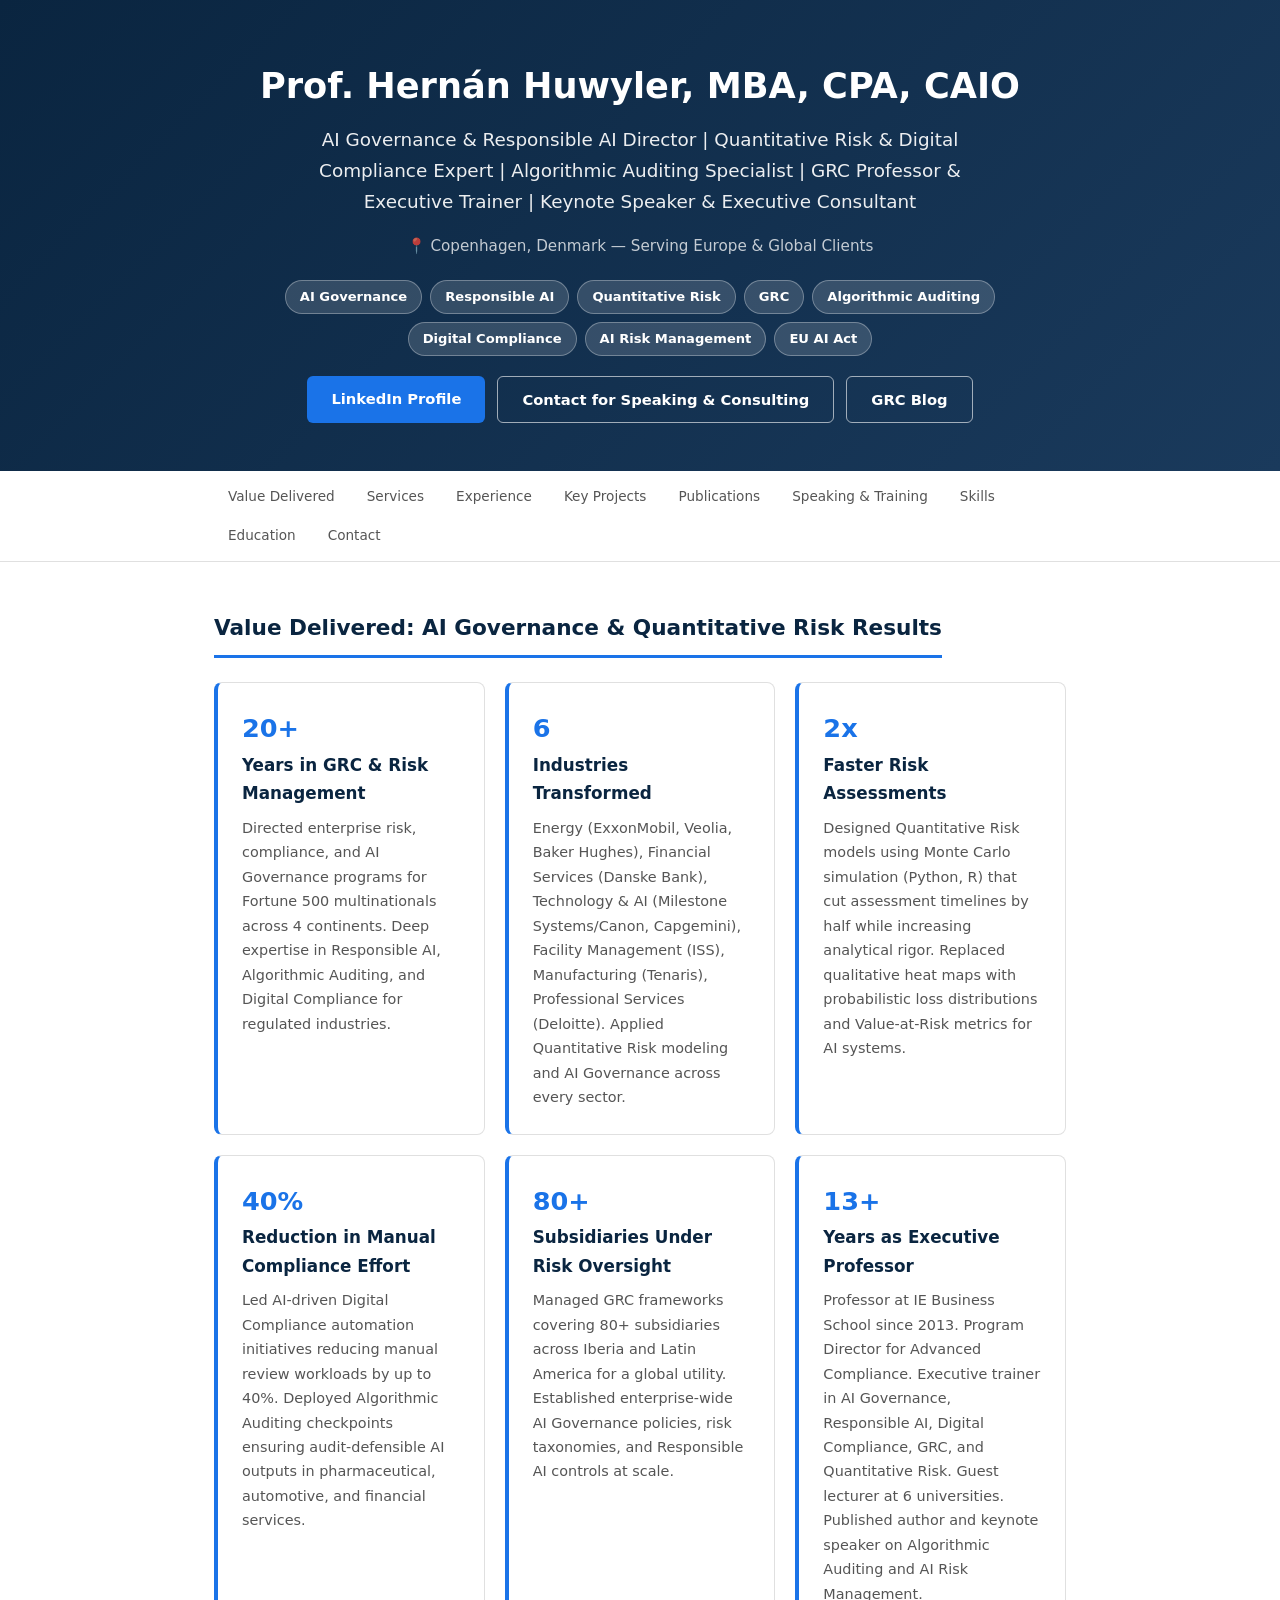
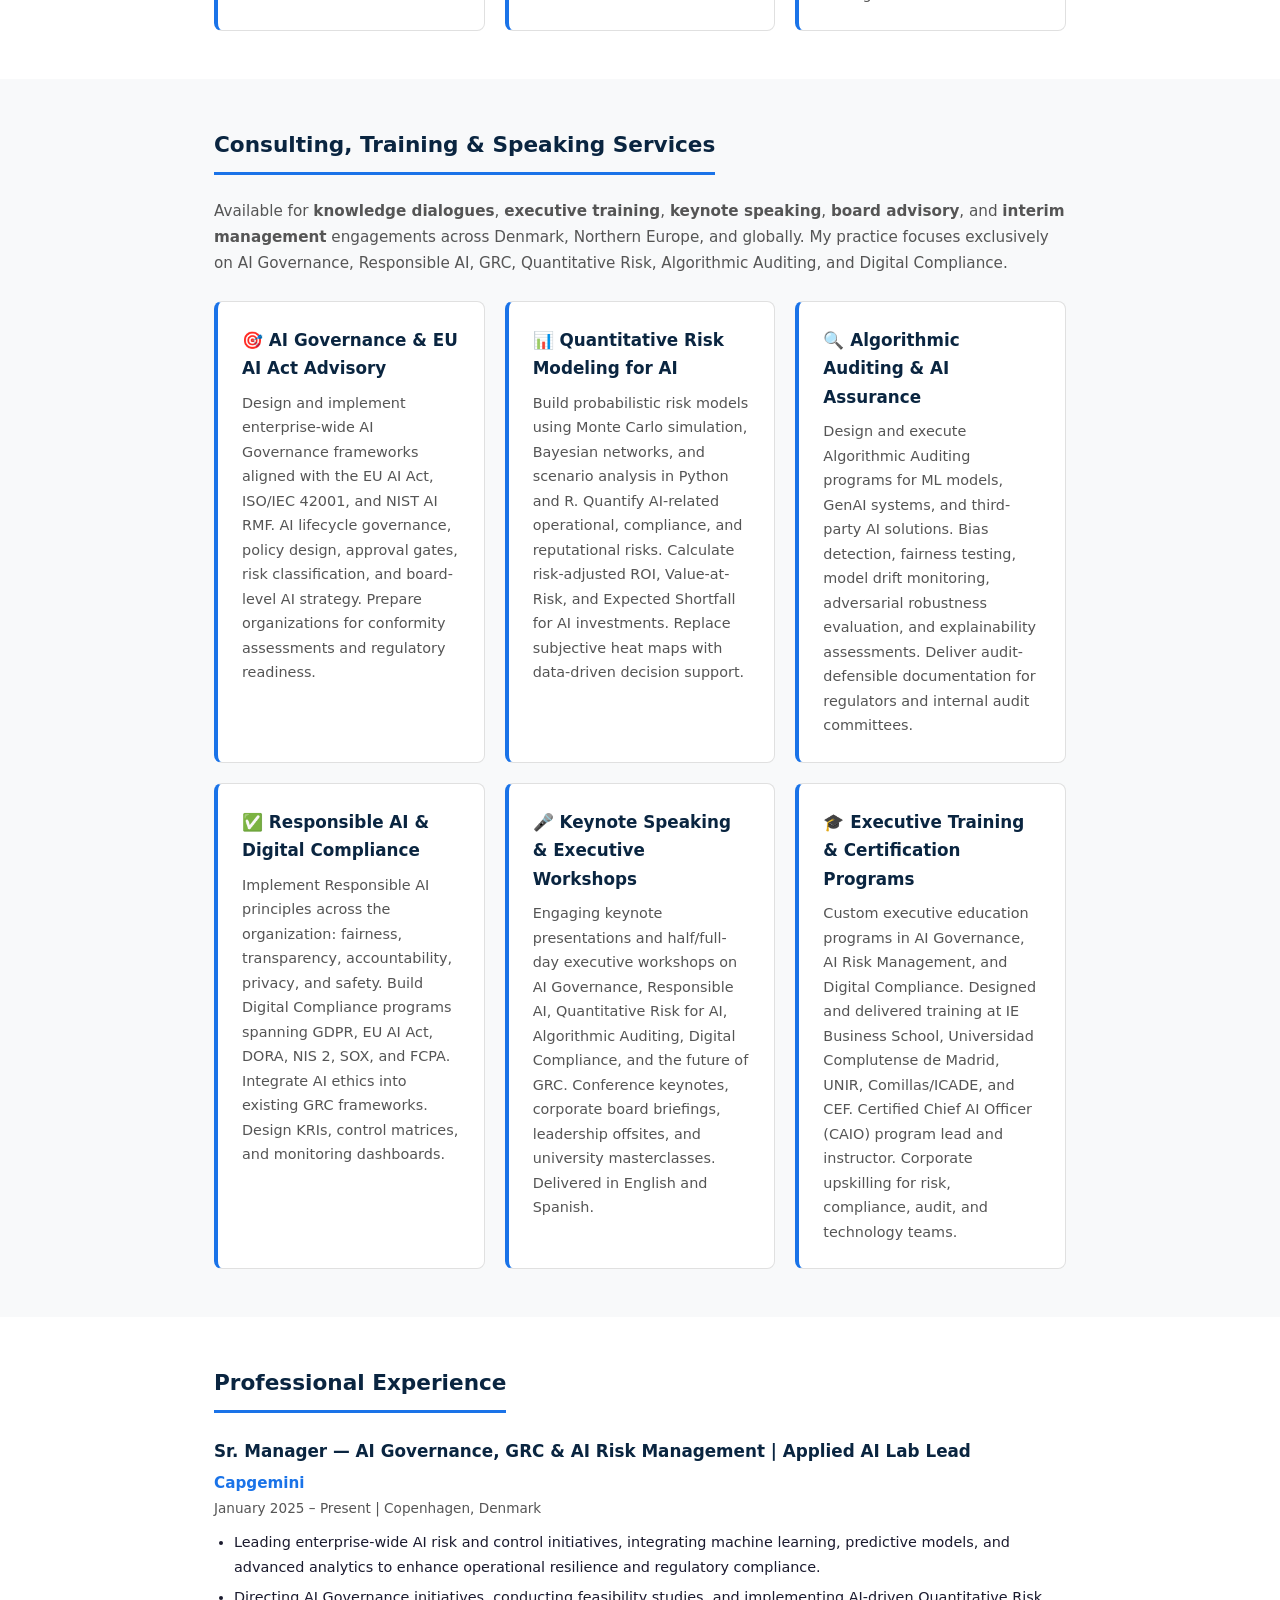
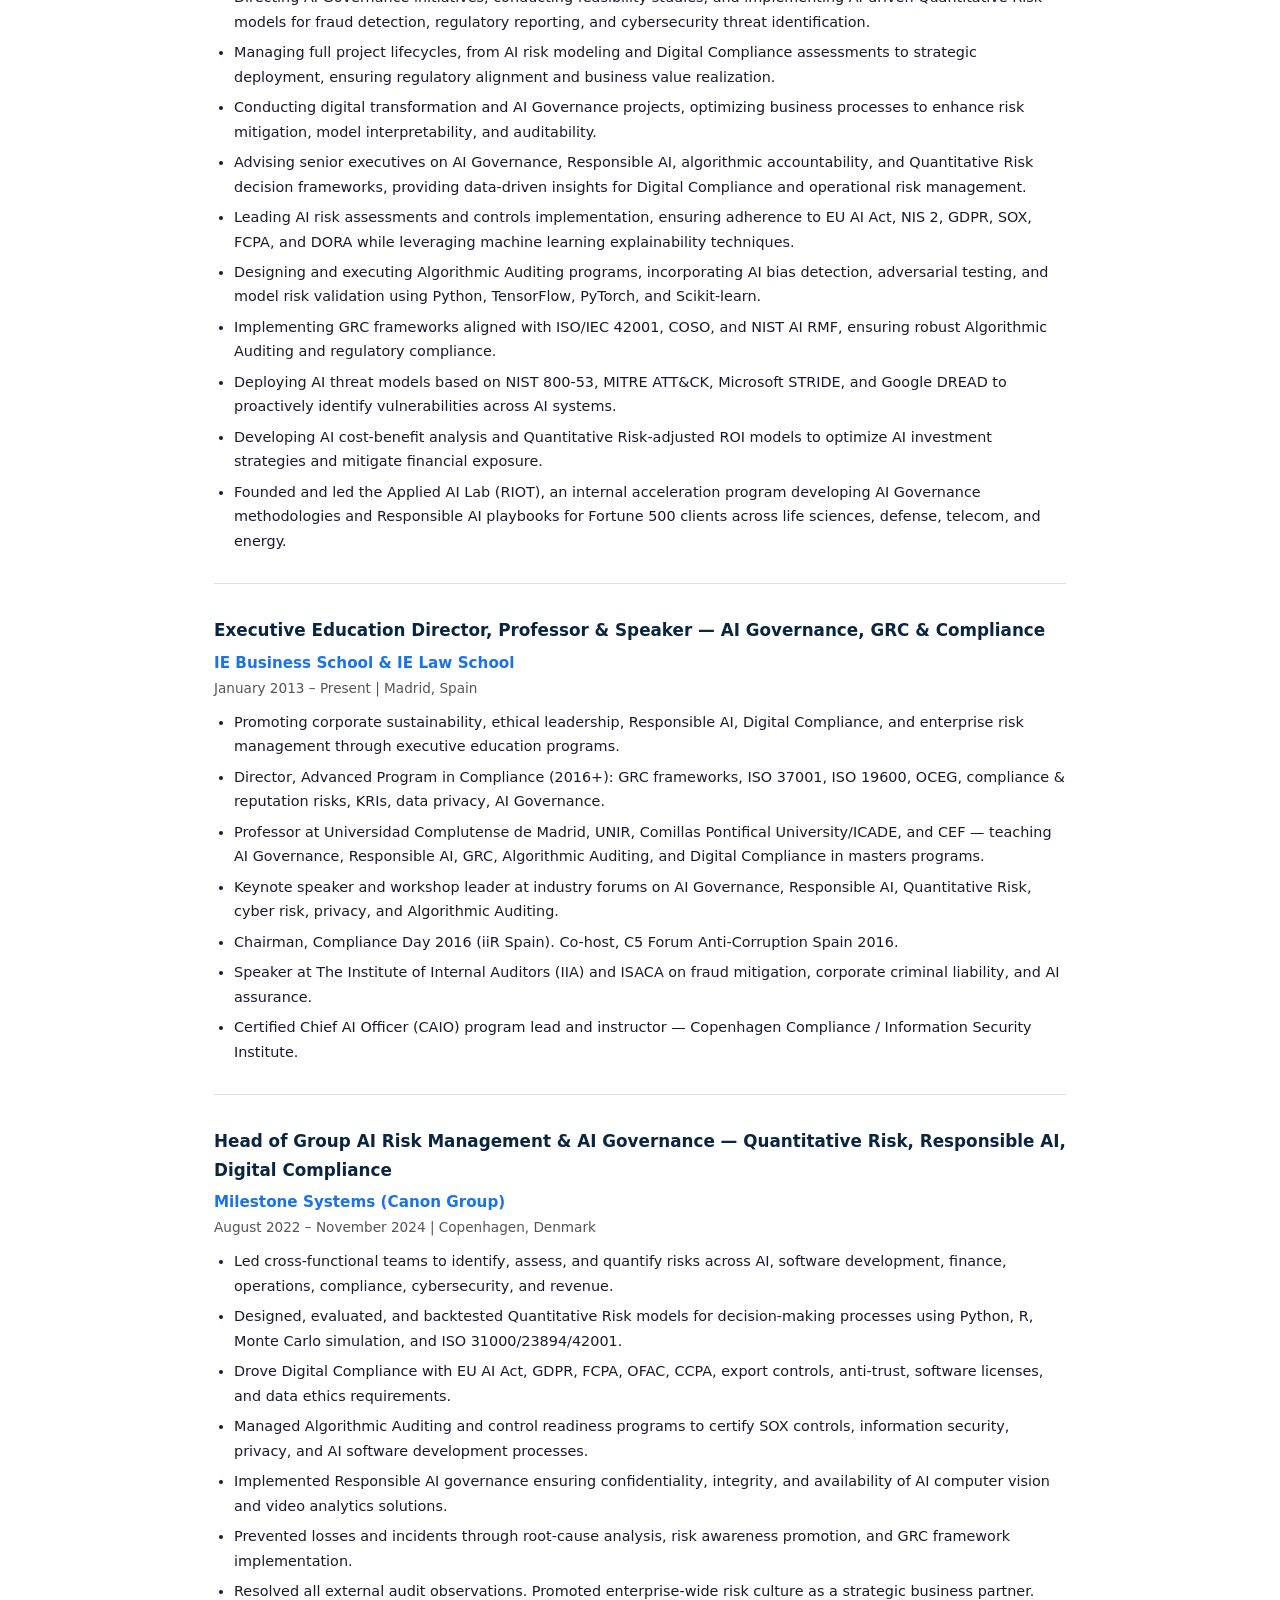
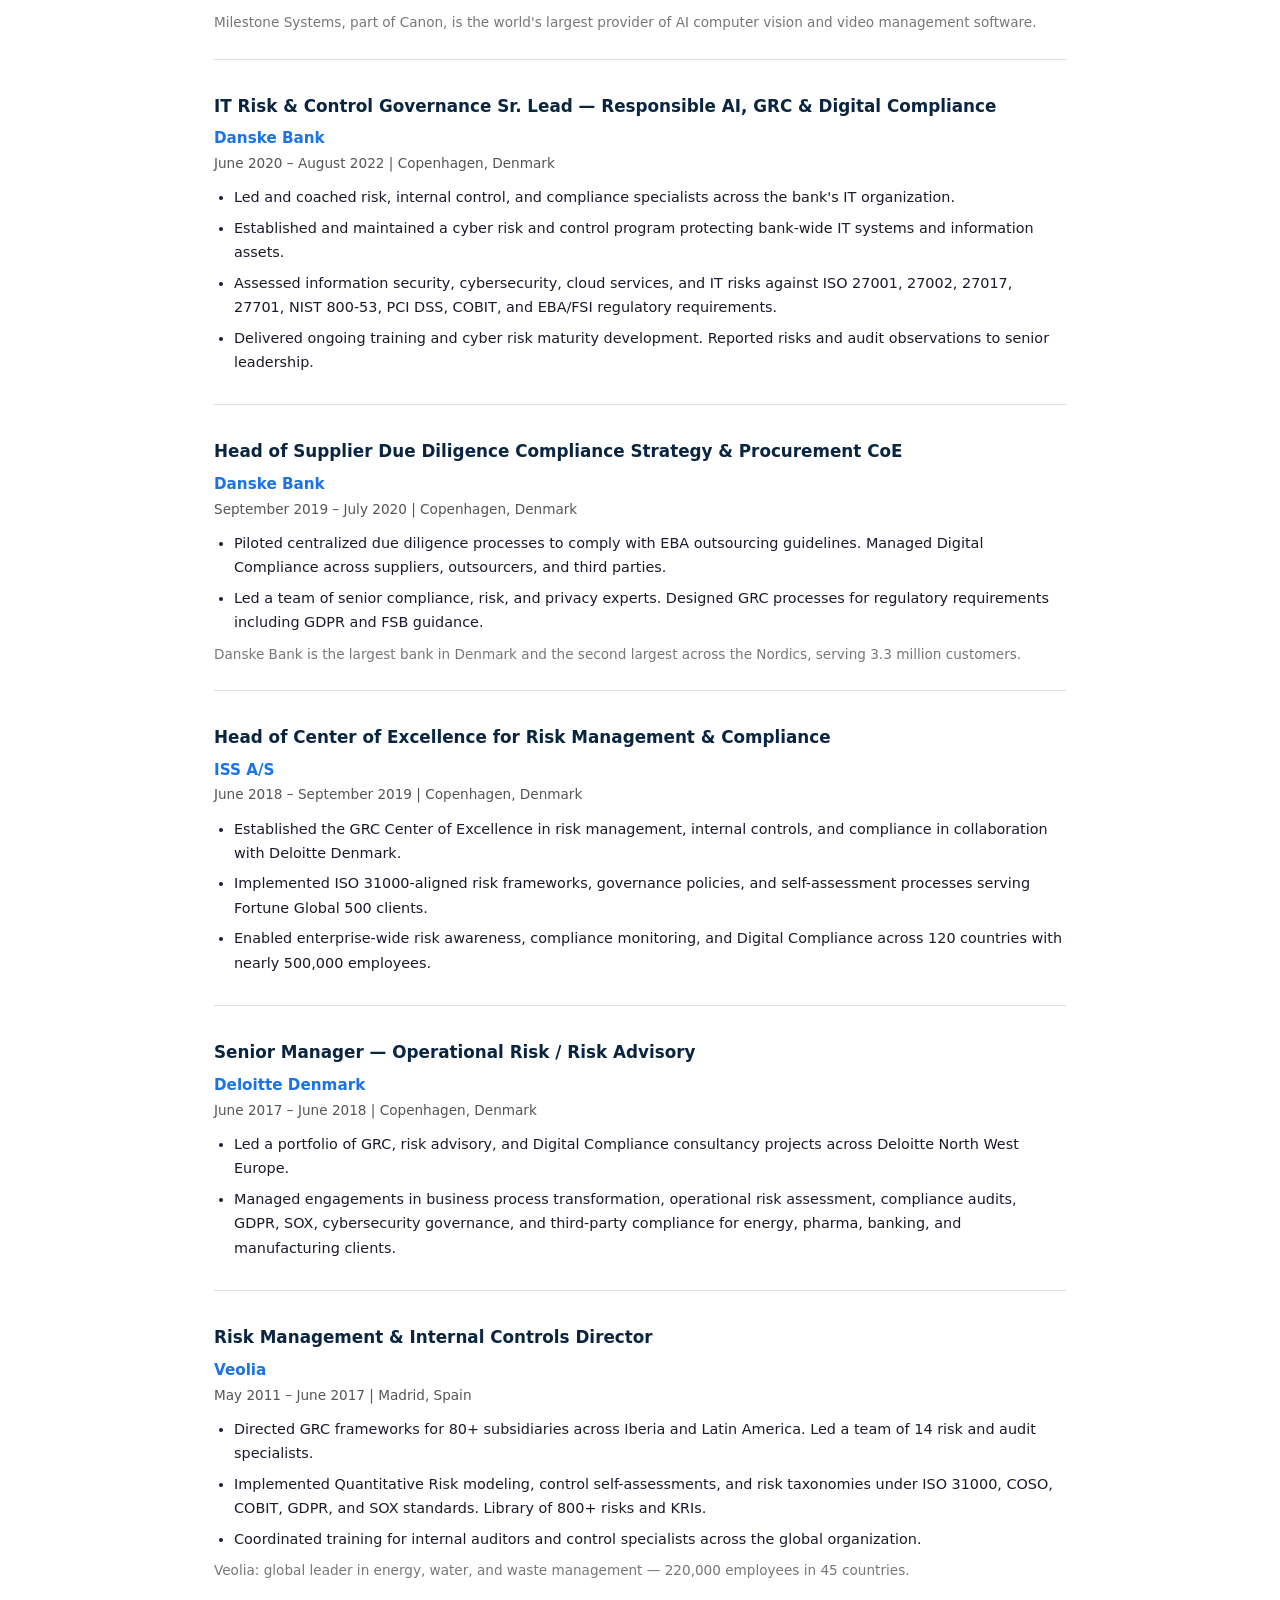
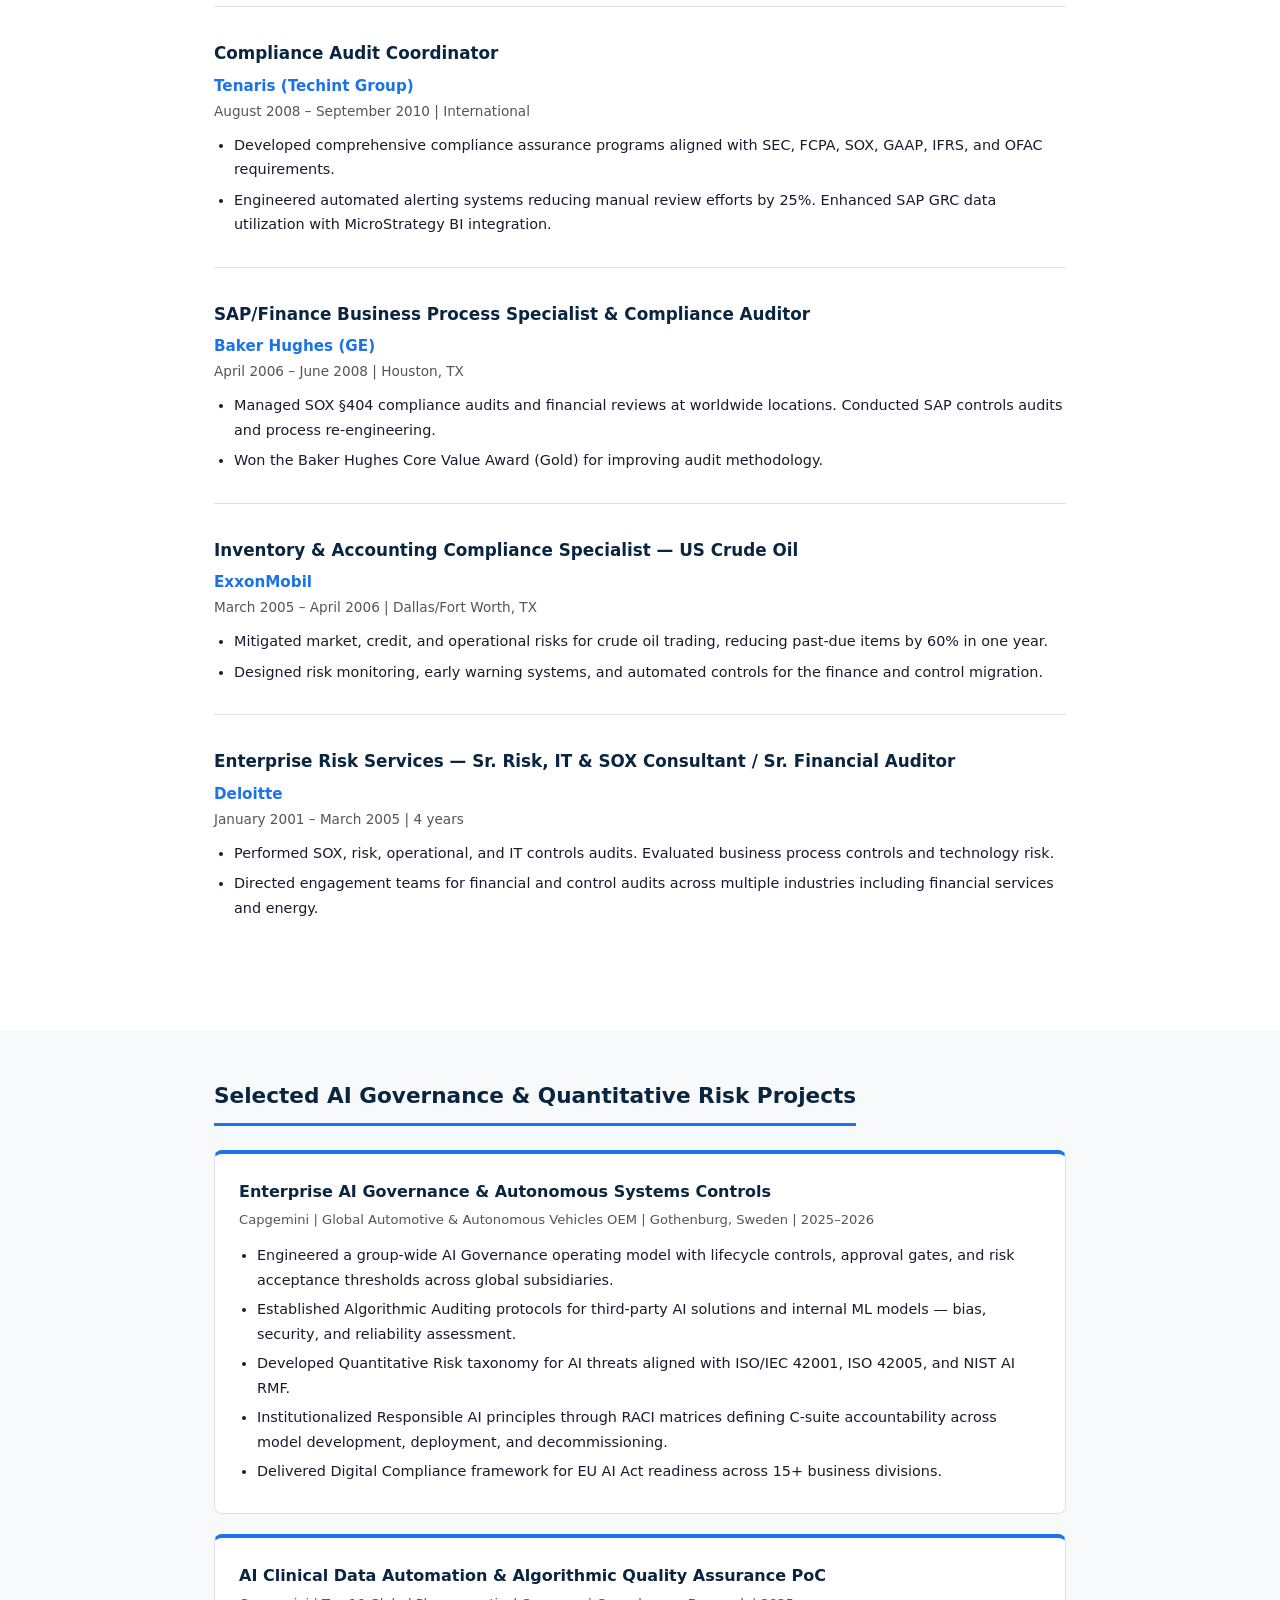
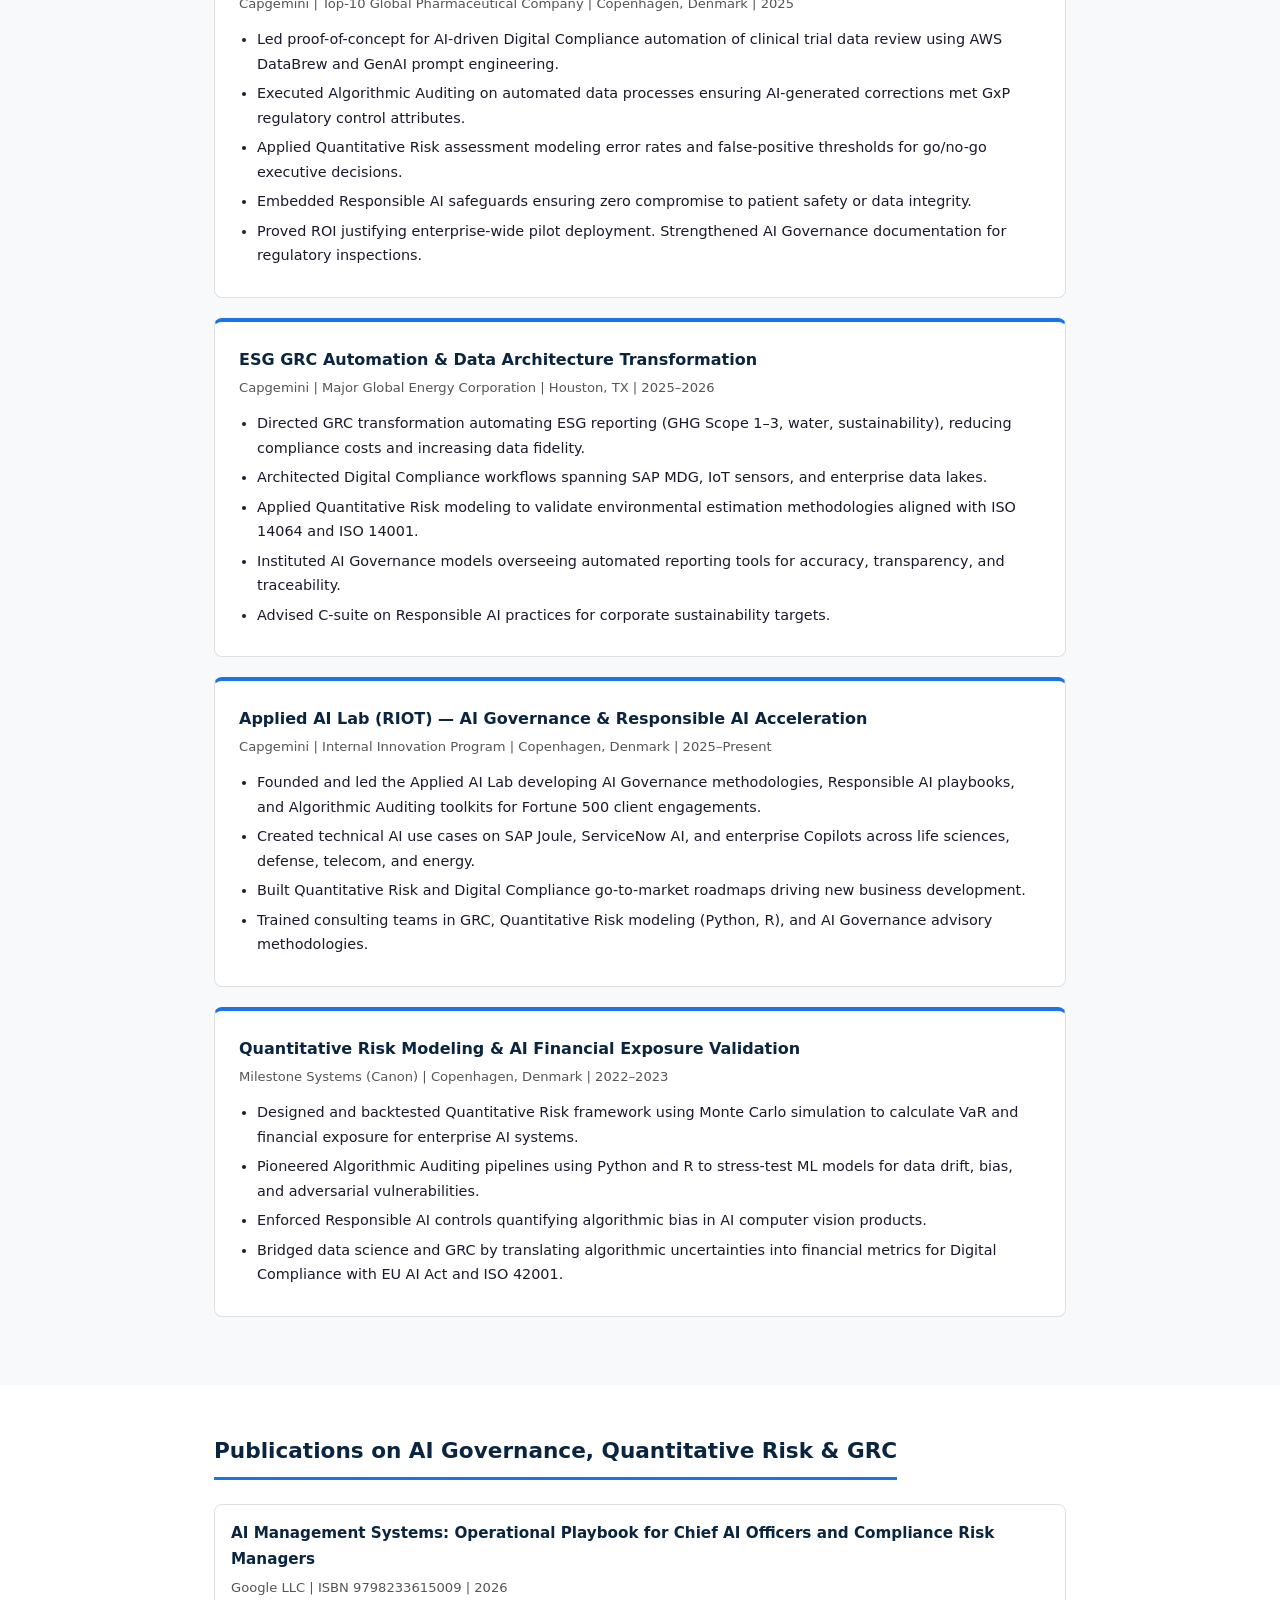
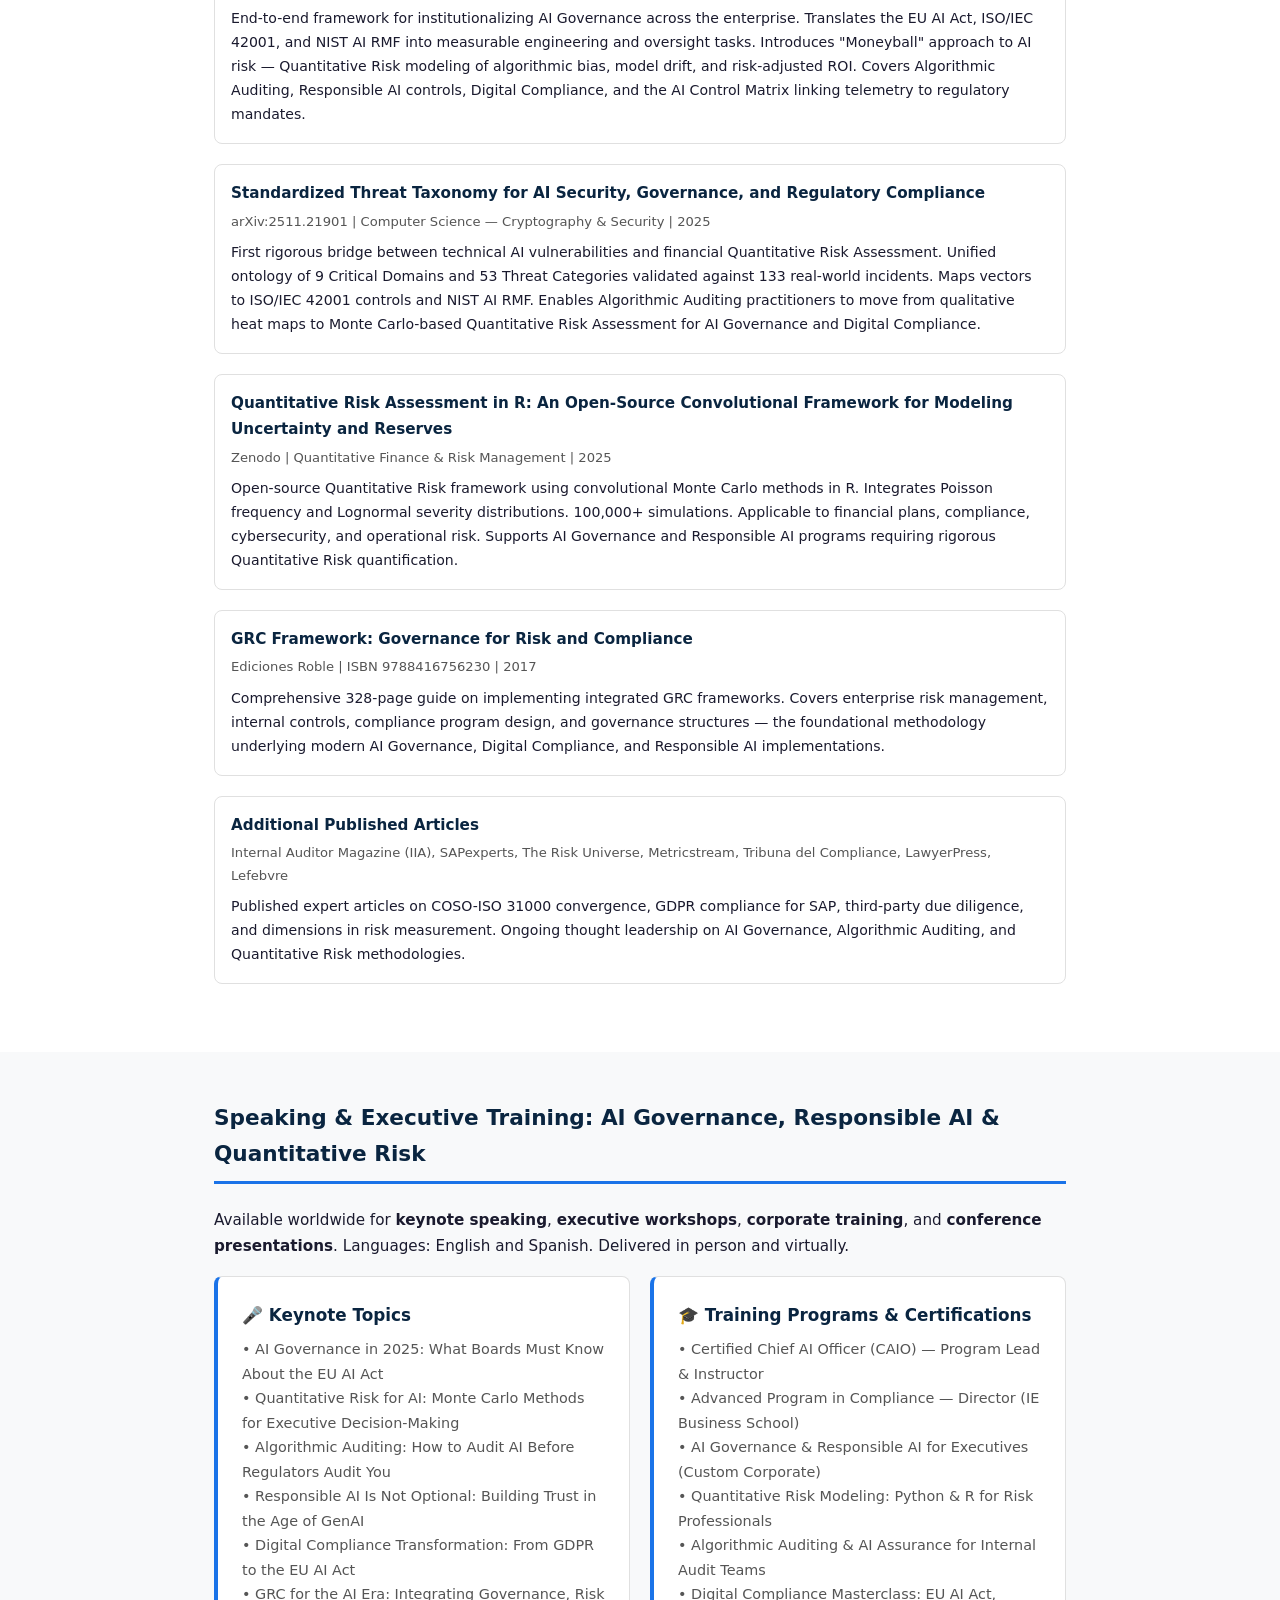
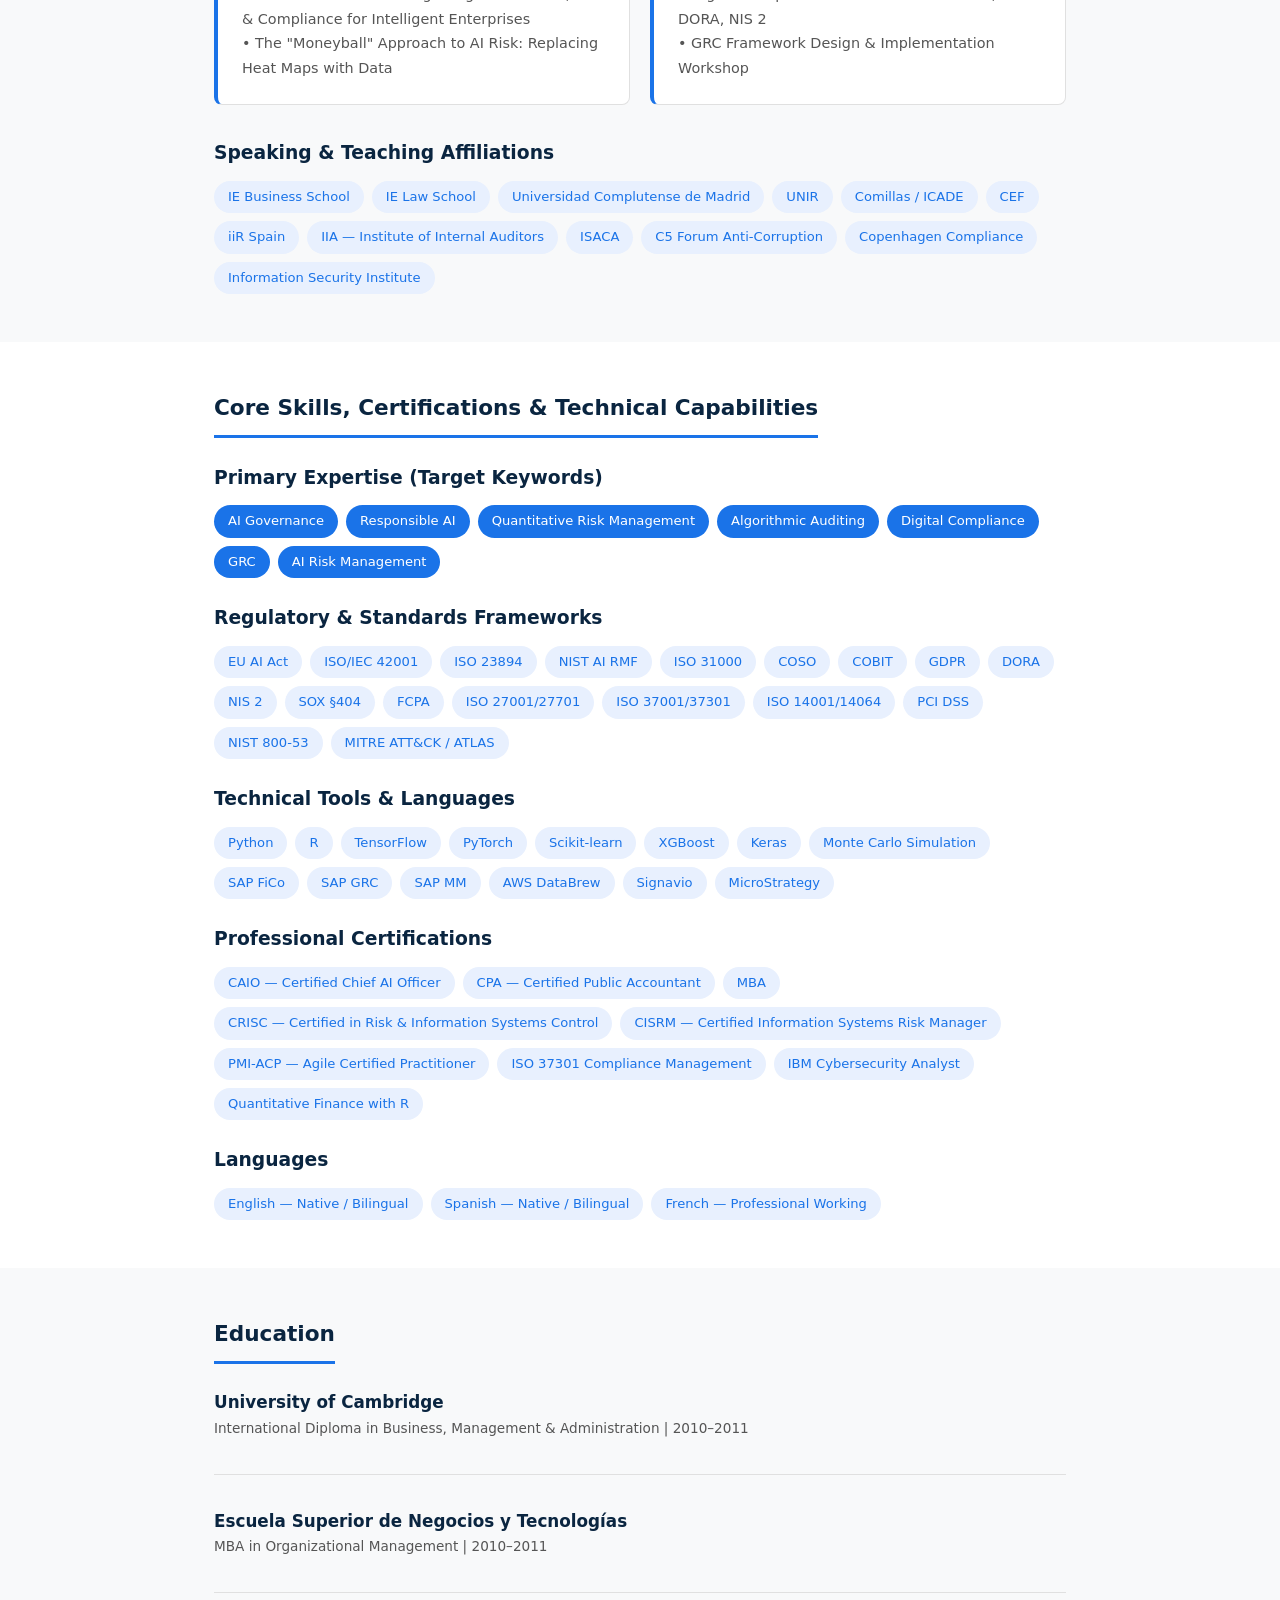
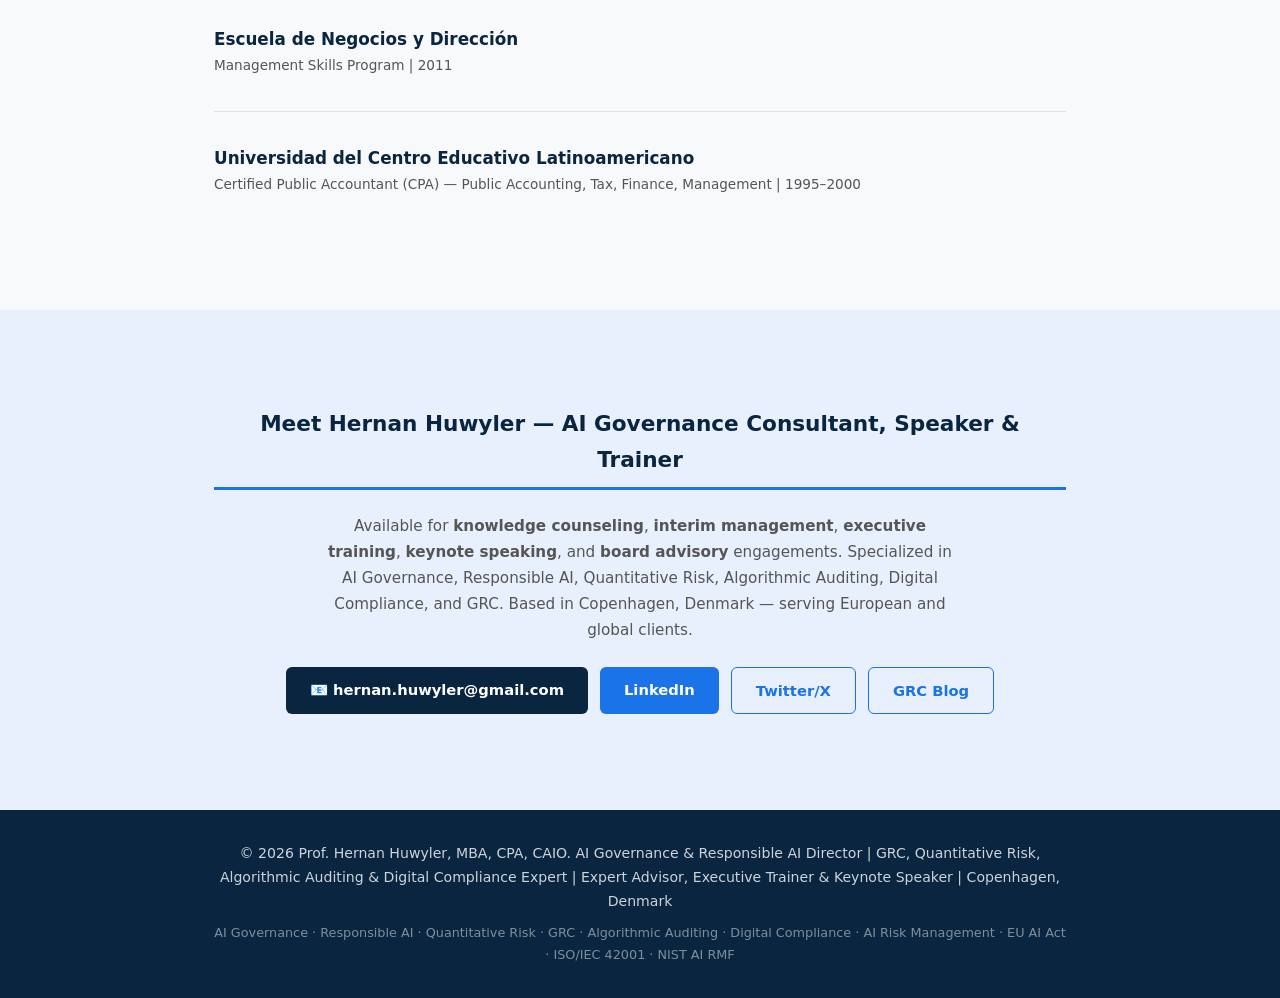
==== index.html @ 66093d23 "Update index.html" ====
<!DOCTYPE html>
<html lang="en">
<head>
  <meta charset="UTF-8">
  <meta name="viewport" content="width=device-width, initial-scale=1.0">

  <!-- ===== PRIMARY SEO TITLE (Most important on-page signal) ===== -->
  <title>Hernán Huwyler — AI Governance, Responsible AI & Quantitative Risk Expert | Speaker, Trainer, Expert Advisor | GRC, Algorithmic Auditing, Digital Compliance</title>

  <!-- ===== META DESCRIPTION (Appears in Google snippet — 155 chars) ===== -->
  <meta name="description" content="Hernan Huwyler: AI Governance director, Responsible AI expert, Quantitative Risk consultant, Algorithmic Auditing specialist, GRC professor & keynote speaker. Available for training & advisory in Denmark and Europe.">

  <!-- ===== META KEYWORDS (Low Google weight but used by other engines) ===== -->
  <meta name="keywords" content="Hernán Huwyler, Hernan Huwyler, AI Governance, Responsible AI, Quantitative Risk, Algorithmic Auditing, Digital Compliance, GRC, AI Risk Management, EU AI Act, freelance consultant, keynote speaker, executive trainer, Copenhagen, Denmark, Europe">

  <!-- ===== OPEN GRAPH (Social sharing / LinkedIn previews) ===== -->
  <meta property="og:title" content="Hernán Huwyler — AI Governance & Responsible AI Expert | Speaker, Trainer, Consultant">
  <meta property="og:description" content="AI Governance director, Quantitative Risk consultant, Algorithmic Auditing specialist. GRC professor at IE Business School. Available for freelance, training & advisory.">
  <meta property="og:type" content="profile">
  <meta property="og:url" content="https://hernanhuwyler.github.io/">
  <meta property="profile:first_name" content="Hernán">
  <meta property="profile:last_name" content="Huwyler">

  <!-- ===== TWITTER CARD ===== -->
  <meta name="twitter:card" content="summary">
  <meta name="twitter:site" content="@hewyler">
  <meta name="twitter:title" content="Hernán Huwyler — AI Governance & Responsible AI Expert">
  <meta name="twitter:description" content="AI Governance director, GRC consultant, Algorithmic Auditing specialist. Available for speaking, training, and advisory.">

  <!-- ===== CANONICAL URL ===== -->
  <link rel="canonical" href="https://hernanhuwyler.github.io/">

  <!-- ===== STRUCTURED DATA (JSON-LD) — Triggers Google Knowledge Panel ===== -->
  <script type="application/ld+json">
  {
    "@context": "https://schema.org",
    "@type": "Person",
    "name": "Hernán Huwyler",
    "alternateName": "Hernan Huwyler",
    "jobTitle": "AI Governance Director & Professor",
    "description": "AI Governance, Responsible AI, Quantitative Risk Management, Algorithmic Auditing, Digital Compliance, and GRC expert. Senior Manager at Capgemini. Professor at IE Business School. Certified Chief AI Officer (CAIO). Available as technical consultant, executive trainer, and keynote speaker.",
    "url": "https://hernanhuwyler.github.io",
    "sameAs": [
      "https://www.linkedin.com/in/hernanwyler",
      "https://twitter.com/hewyler",
      "https://mydailyexecutive.blogspot.com"
    ],
    "image": "",
    "email": "hernan.huwyler@gmail.com",
    "alumniOf": [
      {
        "@type": "CollegeOrUniversity",
        "name": "University of Cambridge"
      },
      {
        "@type": "CollegeOrUniversity",
        "name": "IE Business School"
      }
    ],
    "worksFor": [
      {
        "@type": "Organization",
        "name": "Capgemini",
        "url": "https://www.capgemini.com"
      },
      {
        "@type": "EducationalOrganization",
        "name": "IE Business School",
        "url": "https://www.ie.edu"
      }
    ],
    "knowsAbout": [
      "AI Governance",
      "Responsible AI",
      "Quantitative Risk Management",
      "Algorithmic Auditing",
      "Digital Compliance",
      "GRC",
      "AI Risk Management",
      "EU AI Act",
      "ISO/IEC 42001",
      "NIST AI Risk Management Framework",
      "Monte Carlo Simulation",
      "Enterprise Risk Management"
    ],
    "hasCredential": [
      {
        "@type": "EducationalOccupationalCredential",
        "credentialCategory": "Professional Certification",
        "name": "Certified Chief AI Officer (CAIO)"
      },
      {
        "@type": "EducationalOccupationalCredential",
        "credentialCategory": "Professional Certification",
        "name": "Certified Public Accountant (CPA)"
      },
      {
        "@type": "EducationalOccupationalCredential",
        "credentialCategory": "Degree",
        "name": "MBA"
      }
    ],
    "nationality": {
      "@type": "Country",
      "name": "Argentina"
    },
    "workLocation": {
      "@type": "Place",
      "address": {
        "@type": "PostalAddress",
        "addressLocality": "Copenhagen",
        "addressCountry": "Denmark"
      }
    }
  }
  </script>

  <link rel="stylesheet" href="style.css">
</head>

<body>

<!-- ========== HERO / HEADER ========== -->
<header class="hero">
  <div class="container">
    <h1>Prof. Hernán Huwyler, MBA, CPA, CAIO</h1>
    <p class="subtitle">
      AI Governance &amp; Responsible AI Director | Quantitative Risk &amp; Digital Compliance Expert | Algorithmic Auditing Specialist | GRC Professor &amp; Executive Trainer | Keynote Speaker &amp; Executive Consultant
    </p>
    <p class="location">📍 Copenhagen, Denmark — Serving Europe &amp; Global Clients</p>

    <div class="badge-row">
      <span class="badge">AI Governance</span>
      <span class="badge">Responsible AI</span>
      <span class="badge">Quantitative Risk</span>
      <span class="badge">GRC</span>
      <span class="badge">Algorithmic Auditing</span>
      <span class="badge">Digital Compliance</span>
      <span class="badge">AI Risk Management</span>
      <span class="badge">EU AI Act</span>
    </div>

    <div class="cta-row">
      <a href="https://www.linkedin.com/in/hernanwyler" class="cta cta-primary">LinkedIn Profile</a>
      <a href="mailto:hernan.huwyler@gmail.com" class="cta cta-outline">Contact for Speaking &amp; Consulting</a>
      <a href="https://mydailyexecutive.blogspot.com" class="cta cta-outline">GRC Blog</a>
    </div>
  </div>
</header>

<!-- ========== STICKY NAV ========== -->
<nav class="nav-bar">
  <div class="container">
    <a href="#value">Value Delivered</a>
    <a href="#services">Services</a>
    <a href="#experience">Experience</a>
    <a href="#projects">Key Projects</a>
    <a href="#publications">Publications</a>
    <a href="#speaking">Speaking &amp; Training</a>
    <a href="#skills">Skills</a>
    <a href="#education">Education</a>
    <a href="#contact">Contact</a>
  </div>
</nav>

<!-- ========== VALUE PROPOSITION ========== -->
<section id="value">
  <div class="container">
    <h2 class="section-title">Value Delivered: AI Governance &amp; Quantitative Risk Results</h2>
    <div class="value-grid">

      <div class="value-card">
        <div class="metric">20+</div>
        <h3>Years in GRC &amp; Risk Management</h3>
        <p>Directed enterprise risk, compliance, and AI Governance programs for Fortune 500 multinationals across 4 continents. Deep expertise in Responsible AI, Algorithmic Auditing, and Digital Compliance for regulated industries.</p>
      </div>

      <div class="value-card">
        <div class="metric">6</div>
        <h3>Industries Transformed</h3>
        <p>Energy (ExxonMobil, Veolia, Baker Hughes), Financial Services (Danske Bank), Technology &amp; AI (Milestone Systems/Canon, Capgemini), Facility Management (ISS), Manufacturing (Tenaris), Professional Services (Deloitte). Applied Quantitative Risk modeling and AI Governance across every sector.</p>
      </div>

      <div class="value-card">
        <div class="metric">2x</div>
        <h3>Faster Risk Assessments</h3>
        <p>Designed Quantitative Risk models using Monte Carlo simulation (Python, R) that cut assessment timelines by half while increasing analytical rigor. Replaced qualitative heat maps with probabilistic loss distributions and Value-at-Risk metrics for AI systems.</p>
      </div>

      <div class="value-card">
        <div class="metric">40%</div>
        <h3>Reduction in Manual Compliance Effort</h3>
        <p>Led AI-driven Digital Compliance automation initiatives reducing manual review workloads by up to 40%. Deployed Algorithmic Auditing checkpoints ensuring audit-defensible AI outputs in pharmaceutical, automotive, and financial services.</p>
      </div>

      <div class="value-card">
        <div class="metric">80+</div>
        <h3>Subsidiaries Under Risk Oversight</h3>
        <p>Managed GRC frameworks covering 80+ subsidiaries across Iberia and Latin America for a global utility. Established enterprise-wide AI Governance policies, risk taxonomies, and Responsible AI controls at scale.</p>
      </div>

      <div class="value-card">
        <div class="metric">13+</div>
        <h3>Years as Executive Professor</h3>
        <p>Professor at IE Business School since 2013. Program Director for Advanced Compliance. Executive trainer in AI Governance, Responsible AI, Digital Compliance, GRC, and Quantitative Risk. Guest lecturer at 6 universities. Published author and keynote speaker on Algorithmic Auditing and AI Risk Management.</p>
      </div>

    </div>
  </div>
</section>

<!-- ========== SERVICES ========== -->
<section id="services">
  <div class="container">
    <h2 class="section-title">Consulting, Training &amp; Speaking Services</h2>
    <p style="margin-bottom:24px; font-size:0.95rem; color:#555;">Available for <strong>knowledge dialogues</strong>, <strong>executive training</strong>, <strong>keynote speaking</strong>, <strong>board advisory</strong>, and <strong>interim management</strong> engagements across Denmark, Northern Europe, and globally. My practice focuses exclusively on AI Governance, Responsible AI, GRC, Quantitative Risk, Algorithmic Auditing, and Digital Compliance.</p>

    <div class="value-grid">

      <div class="value-card">
        <h3>🎯 AI Governance &amp; EU AI Act Advisory</h3>
        <p>Design and implement enterprise-wide AI Governance frameworks aligned with the EU AI Act, ISO/IEC 42001, and NIST AI RMF. AI lifecycle governance, policy design, approval gates, risk classification, and board-level AI strategy. Prepare organizations for conformity assessments and regulatory readiness.</p>
      </div>

      <div class="value-card">
        <h3>📊 Quantitative Risk Modeling for AI</h3>
        <p>Build probabilistic risk models using Monte Carlo simulation, Bayesian networks, and scenario analysis in Python and R. Quantify AI-related operational, compliance, and reputational risks. Calculate risk-adjusted ROI, Value-at-Risk, and Expected Shortfall for AI investments. Replace subjective heat maps with data-driven decision support.</p>
      </div>

      <div class="value-card">
        <h3>🔍 Algorithmic Auditing &amp; AI Assurance</h3>
        <p>Design and execute Algorithmic Auditing programs for ML models, GenAI systems, and third-party AI solutions. Bias detection, fairness testing, model drift monitoring, adversarial robustness evaluation, and explainability assessments. Deliver audit-defensible documentation for regulators and internal audit committees.</p>
      </div>

      <div class="value-card">
        <h3>✅ Responsible AI &amp; Digital Compliance</h3>
        <p>Implement Responsible AI principles across the organization: fairness, transparency, accountability, privacy, and safety. Build Digital Compliance programs spanning GDPR, EU AI Act, DORA, NIS 2, SOX, and FCPA. Integrate AI ethics into existing GRC frameworks. Design KRIs, control matrices, and monitoring dashboards.</p>
      </div>

      <div class="value-card">
        <h3>🎤 Keynote Speaking &amp; Executive Workshops</h3>
        <p>Engaging keynote presentations and half/full-day executive workshops on AI Governance, Responsible AI, Quantitative Risk for AI, Algorithmic Auditing, Digital Compliance, and the future of GRC. Conference keynotes, corporate board briefings, leadership offsites, and university masterclasses. Delivered in English and Spanish.</p>
      </div>

      <div class="value-card">
        <h3>🎓 Executive Training &amp; Certification Programs</h3>
        <p>Custom executive education programs in AI Governance, AI Risk Management, and Digital Compliance. Designed and delivered training at IE Business School, Universidad Complutense de Madrid, UNIR, Comillas/ICADE, and CEF. Certified Chief AI Officer (CAIO) program lead and instructor. Corporate upskilling for risk, compliance, audit, and technology teams.</p>
      </div>

    </div>
  </div>
</section>

<!-- ========== EXPERIENCE ========== -->
<section id="experience">
  <div class="container">
    <h2 class="section-title">Professional Experience</h2>

    <!-- CAPGEMINI -->
    <div class="exp-entry">
      <div class="exp-header">
        <span class="exp-title">Sr. Manager — AI Governance, GRC &amp; AI Risk Management | Applied AI Lab Lead</span>
      </div>
      <div class="exp-company">Capgemini</div>
      <div class="exp-meta">January 2025 – Present | Copenhagen, Denmark</div>
      <div class="exp-desc">
        <ul>
          <li>Leading enterprise-wide AI risk and control initiatives, integrating machine learning, predictive models, and advanced analytics to enhance operational resilience and regulatory compliance.</li>
          <li>Directing AI Governance initiatives, conducting feasibility studies, and implementing AI-driven Quantitative Risk models for fraud detection, regulatory reporting, and cybersecurity threat identification.</li>
          <li>Managing full project lifecycles, from AI risk modeling and Digital Compliance assessments to strategic deployment, ensuring regulatory alignment and business value realization.</li>
          <li>Conducting digital transformation and AI Governance projects, optimizing business processes to enhance risk mitigation, model interpretability, and auditability.</li>
          <li>Advising senior executives on AI Governance, Responsible AI, algorithmic accountability, and Quantitative Risk decision frameworks, providing data-driven insights for Digital Compliance and operational risk management.</li>
          <li>Leading AI risk assessments and controls implementation, ensuring adherence to EU AI Act, NIS 2, GDPR, SOX, FCPA, and DORA while leveraging machine learning explainability techniques.</li>
          <li>Designing and executing Algorithmic Auditing programs, incorporating AI bias detection, adversarial testing, and model risk validation using Python, TensorFlow, PyTorch, and Scikit-learn.</li>
          <li>Implementing GRC frameworks aligned with ISO/IEC 42001, COSO, and NIST AI RMF, ensuring robust Algorithmic Auditing and regulatory compliance.</li>
          <li>Deploying AI threat models based on NIST 800-53, MITRE ATT&amp;CK, Microsoft STRIDE, and Google DREAD to proactively identify vulnerabilities across AI systems.</li>
          <li>Developing AI cost-benefit analysis and Quantitative Risk-adjusted ROI models to optimize AI investment strategies and mitigate financial exposure.</li>
          <li>Founded and led the Applied AI Lab (RIOT), an internal acceleration program developing AI Governance methodologies and Responsible AI playbooks for Fortune 500 clients across life sciences, defense, telecom, and energy.</li>
        </ul>
      </div>
    </div>

    <!-- IE BUSINESS SCHOOL -->
    <div class="exp-entry">
      <div class="exp-header">
        <span class="exp-title">Executive Education Director, Professor &amp; Speaker — AI Governance, GRC &amp; Compliance</span>
      </div>
      <div class="exp-company">IE Business School &amp; IE Law School</div>
      <div class="exp-meta">January 2013 – Present | Madrid, Spain</div>
      <div class="exp-desc">
        <ul>
          <li>Promoting corporate sustainability, ethical leadership, Responsible AI, Digital Compliance, and enterprise risk management through executive education programs.</li>
          <li>Director, Advanced Program in Compliance (2016+): GRC frameworks, ISO 37001, ISO 19600, OCEG, compliance &amp; reputation risks, KRIs, data privacy, AI Governance.</li>
          <li>Professor at Universidad Complutense de Madrid, UNIR, Comillas Pontifical University/ICADE, and CEF — teaching AI Governance, Responsible AI, GRC, Algorithmic Auditing, and Digital Compliance in masters programs.</li>
          <li>Keynote speaker and workshop leader at industry forums on AI Governance, Responsible AI, Quantitative Risk, cyber risk, privacy, and Algorithmic Auditing.</li>
          <li>Chairman, Compliance Day 2016 (iiR Spain). Co-host, C5 Forum Anti-Corruption Spain 2016.</li>
          <li>Speaker at The Institute of Internal Auditors (IIA) and ISACA on fraud mitigation, corporate criminal liability, and AI assurance.</li>
          <li>Certified Chief AI Officer (CAIO) program lead and instructor — Copenhagen Compliance / Information Security Institute.</li>
        </ul>
      </div>
    </div>

    <!-- MILESTONE SYSTEMS -->
    <div class="exp-entry">
      <div class="exp-header">
        <span class="exp-title">Head of Group AI Risk Management &amp; AI Governance — Quantitative Risk, Responsible AI, Digital Compliance</span>
      </div>
      <div class="exp-company">Milestone Systems (Canon Group)</div>
      <div class="exp-meta">August 2022 – November 2024 | Copenhagen, Denmark</div>
      <div class="exp-desc">
        <ul>
          <li>Led cross-functional teams to identify, assess, and quantify risks across AI, software development, finance, operations, compliance, cybersecurity, and revenue.</li>
          <li>Designed, evaluated, and backtested Quantitative Risk models for decision-making processes using Python, R, Monte Carlo simulation, and ISO 31000/23894/42001.</li>
          <li>Drove Digital Compliance with EU AI Act, GDPR, FCPA, OFAC, CCPA, export controls, anti-trust, software licenses, and data ethics requirements.</li>
          <li>Managed Algorithmic Auditing and control readiness programs to certify SOX controls, information security, privacy, and AI software development processes.</li>
          <li>Implemented Responsible AI governance ensuring confidentiality, integrity, and availability of AI computer vision and video analytics solutions.</li>
          <li>Prevented losses and incidents through root-cause analysis, risk awareness promotion, and GRC framework implementation.</li>
          <li>Resolved all external audit observations. Promoted enterprise-wide risk culture as a strategic business partner.</li>
        </ul>
        <p style="font-size:0.85rem; color:#777; margin-top:8px;">Milestone Systems, part of Canon, is the world's largest provider of AI computer vision and video management software.</p>
      </div>
    </div>

    <!-- DANSKE BANK -->
    <div class="exp-entry">
      <div class="exp-header">
        <span class="exp-title">IT Risk &amp; Control Governance Sr. Lead — Responsible AI, GRC &amp; Digital Compliance</span>
      </div>
      <div class="exp-company">Danske Bank</div>
      <div class="exp-meta">June 2020 – August 2022 | Copenhagen, Denmark</div>
      <div class="exp-desc">
        <ul>
          <li>Led and coached risk, internal control, and compliance specialists across the bank's IT organization.</li>
          <li>Established and maintained a cyber risk and control program protecting bank-wide IT systems and information assets.</li>
          <li>Assessed information security, cybersecurity, cloud services, and IT risks against ISO 27001, 27002, 27017, 27701, NIST 800-53, PCI DSS, COBIT, and EBA/FSI regulatory requirements.</li>
          <li>Delivered ongoing training and cyber risk maturity development. Reported risks and audit observations to senior leadership.</li>
        </ul>
      </div>
    </div>

    <!-- DANSKE BANK 2 -->
    <div class="exp-entry">
      <div class="exp-header">
        <span class="exp-title">Head of Supplier Due Diligence Compliance Strategy &amp; Procurement CoE</span>
      </div>
      <div class="exp-company">Danske Bank</div>
      <div class="exp-meta">September 2019 – July 2020 | Copenhagen, Denmark</div>
      <div class="exp-desc">
        <ul>
          <li>Piloted centralized due diligence processes to comply with EBA outsourcing guidelines. Managed Digital Compliance across suppliers, outsourcers, and third parties.</li>
          <li>Led a team of senior compliance, risk, and privacy experts. Designed GRC processes for regulatory requirements including GDPR and FSB guidance.</li>
        </ul>
        <p style="font-size:0.85rem; color:#777; margin-top:8px;">Danske Bank is the largest bank in Denmark and the second largest across the Nordics, serving 3.3 million customers.</p>
      </div>
    </div>

    <!-- ISS -->
    <div class="exp-entry">
      <div class="exp-header">
        <span class="exp-title">Head of Center of Excellence for Risk Management &amp; Compliance</span>
      </div>
      <div class="exp-company">ISS A/S</div>
      <div class="exp-meta">June 2018 – September 2019 | Copenhagen, Denmark</div>
      <div class="exp-desc">
        <ul>
          <li>Established the GRC Center of Excellence in risk management, internal controls, and compliance in collaboration with Deloitte Denmark.</li>
          <li>Implemented ISO 31000-aligned risk frameworks, governance policies, and self-assessment processes serving Fortune Global 500 clients.</li>
          <li>Enabled enterprise-wide risk awareness, compliance monitoring, and Digital Compliance across 120 countries with nearly 500,000 employees.</li>
        </ul>
      </div>
    </div>

    <!-- DELOITTE COPENHAGEN -->
    <div class="exp-entry">
      <div class="exp-header">
        <span class="exp-title">Senior Manager — Operational Risk / Risk Advisory</span>
      </div>
      <div class="exp-company">Deloitte Denmark</div>
      <div class="exp-meta">June 2017 – June 2018 | Copenhagen, Denmark</div>
      <div class="exp-desc">
        <ul>
          <li>Led a portfolio of GRC, risk advisory, and Digital Compliance consultancy projects across Deloitte North West Europe.</li>
          <li>Managed engagements in business process transformation, operational risk assessment, compliance audits, GDPR, SOX, cybersecurity governance, and third-party compliance for energy, pharma, banking, and manufacturing clients.</li>
        </ul>
      </div>
    </div>

    <!-- VEOLIA -->
    <div class="exp-entry">
      <div class="exp-header">
        <span class="exp-title">Risk Management &amp; Internal Controls Director</span>
      </div>
      <div class="exp-company">Veolia</div>
      <div class="exp-meta">May 2011 – June 2017 | Madrid, Spain</div>
      <div class="exp-desc">
        <ul>
          <li>Directed GRC frameworks for 80+ subsidiaries across Iberia and Latin America. Led a team of 14 risk and audit specialists.</li>
          <li>Implemented Quantitative Risk modeling, control self-assessments, and risk taxonomies under ISO 31000, COSO, COBIT, GDPR, and SOX standards. Library of 800+ risks and KRIs.</li>
          <li>Coordinated training for internal auditors and control specialists across the global organization.</li>
        </ul>
        <p style="font-size:0.85rem; color:#777; margin-top:8px;">Veolia: global leader in energy, water, and waste management — 220,000 employees in 45 countries.</p>
      </div>
    </div>

    <!-- TENARIS -->
    <div class="exp-entry">
      <div class="exp-header">
        <span class="exp-title">Compliance Audit Coordinator</span>
      </div>
      <div class="exp-company">Tenaris (Techint Group)</div>
      <div class="exp-meta">August 2008 – September 2010 | International</div>
      <div class="exp-desc">
        <ul>
          <li>Developed comprehensive compliance assurance programs aligned with SEC, FCPA, SOX, GAAP, IFRS, and OFAC requirements.</li>
          <li>Engineered automated alerting systems reducing manual review efforts by 25%. Enhanced SAP GRC data utilization with MicroStrategy BI integration.</li>
        </ul>
      </div>
    </div>

    <!-- BAKER HUGHES -->
    <div class="exp-entry">
      <div class="exp-header">
        <span class="exp-title">SAP/Finance Business Process Specialist &amp; Compliance Auditor</span>
      </div>
      <div class="exp-company">Baker Hughes (GE)</div>
      <div class="exp-meta">April 2006 – June 2008 | Houston, TX</div>
      <div class="exp-desc">
        <ul>
          <li>Managed SOX §404 compliance audits and financial reviews at worldwide locations. Conducted SAP controls audits and process re-engineering.</li>
          <li>Won the Baker Hughes Core Value Award (Gold) for improving audit methodology.</li>
        </ul>
      </div>
    </div>

    <!-- EXXONMOBIL -->
    <div class="exp-entry">
      <div class="exp-header">
        <span class="exp-title">Inventory &amp; Accounting Compliance Specialist — US Crude Oil</span>
      </div>
      <div class="exp-company">ExxonMobil</div>
      <div class="exp-meta">March 2005 – April 2006 | Dallas/Fort Worth, TX</div>
      <div class="exp-desc">
        <ul>
          <li>Mitigated market, credit, and operational risks for crude oil trading, reducing past-due items by 60% in one year.</li>
          <li>Designed risk monitoring, early warning systems, and automated controls for the finance and control migration.</li>
        </ul>
      </div>
    </div>

    <!-- DELOITTE EARLY CAREER -->
    <div class="exp-entry">
      <div class="exp-header">
        <span class="exp-title">Enterprise Risk Services — Sr. Risk, IT &amp; SOX Consultant / Sr. Financial Auditor</span>
      </div>
      <div class="exp-company">Deloitte</div>
      <div class="exp-meta">January 2001 – March 2005 | 4 years</div>
      <div class="exp-desc">
        <ul>
          <li>Performed SOX, risk, operational, and IT controls audits. Evaluated business process controls and technology risk.</li>
          <li>Directed engagement teams for financial and control audits across multiple industries including financial services and energy.</li>
        </ul>
      </div>
    </div>

  </div>
</section>

<!-- ========== KEY PROJECTS ========== -->
<section id="projects">
  <div class="container">
    <h2 class="section-title">Selected AI Governance &amp; Quantitative Risk Projects</h2>

    <div class="project-card">
      <h3>Enterprise AI Governance &amp; Autonomous Systems Controls</h3>
      <div class="proj-meta">Capgemini | Global Automotive &amp; Autonomous Vehicles OEM | Gothenburg, Sweden | 2025–2026</div>
      <ul>
        <li>Engineered a group-wide AI Governance operating model with lifecycle controls, approval gates, and risk acceptance thresholds across global subsidiaries.</li>
        <li>Established Algorithmic Auditing protocols for third-party AI solutions and internal ML models — bias, security, and reliability assessment.</li>
        <li>Developed Quantitative Risk taxonomy for AI threats aligned with ISO/IEC 42001, ISO 42005, and NIST AI RMF.</li>
        <li>Institutionalized Responsible AI principles through RACI matrices defining C-suite accountability across model development, deployment, and decommissioning.</li>
        <li>Delivered Digital Compliance framework for EU AI Act readiness across 15+ business divisions.</li>
      </ul>
    </div>

    <div class="project-card">
      <h3>AI Clinical Data Automation &amp; Algorithmic Quality Assurance PoC</h3>
      <div class="proj-meta">Capgemini | Top-10 Global Pharmaceutical Company | Copenhagen, Denmark | 2025</div>
      <ul>
        <li>Led proof-of-concept for AI-driven Digital Compliance automation of clinical trial data review using AWS DataBrew and GenAI prompt engineering.</li>
        <li>Executed Algorithmic Auditing on automated data processes ensuring AI-generated corrections met GxP regulatory control attributes.</li>
        <li>Applied Quantitative Risk assessment modeling error rates and false-positive thresholds for go/no-go executive decisions.</li>
        <li>Embedded Responsible AI safeguards ensuring zero compromise to patient safety or data integrity.</li>
        <li>Proved ROI justifying enterprise-wide pilot deployment. Strengthened AI Governance documentation for regulatory inspections.</li>
      </ul>
    </div>

    <div class="project-card">
      <h3>ESG GRC Automation &amp; Data Architecture Transformation</h3>
      <div class="proj-meta">Capgemini | Major Global Energy Corporation | Houston, TX | 2025–2026</div>
      <ul>
        <li>Directed GRC transformation automating ESG reporting (GHG Scope 1–3, water, sustainability), reducing compliance costs and increasing data fidelity.</li>
        <li>Architected Digital Compliance workflows spanning SAP MDG, IoT sensors, and enterprise data lakes.</li>
        <li>Applied Quantitative Risk modeling to validate environmental estimation methodologies aligned with ISO 14064 and ISO 14001.</li>
        <li>Instituted AI Governance models overseeing automated reporting tools for accuracy, transparency, and traceability.</li>
        <li>Advised C-suite on Responsible AI practices for corporate sustainability targets.</li>
      </ul>
    </div>

    <div class="project-card">
      <h3>Applied AI Lab (RIOT) — AI Governance &amp; Responsible AI Acceleration</h3>
      <div class="proj-meta">Capgemini | Internal Innovation Program | Copenhagen, Denmark | 2025–Present</div>
      <ul>
        <li>Founded and led the Applied AI Lab developing AI Governance methodologies, Responsible AI playbooks, and Algorithmic Auditing toolkits for Fortune 500 client engagements.</li>
        <li>Created technical AI use cases on SAP Joule, ServiceNow AI, and enterprise Copilots across life sciences, defense, telecom, and energy.</li>
        <li>Built Quantitative Risk and Digital Compliance go-to-market roadmaps driving new business development.</li>
        <li>Trained consulting teams in GRC, Quantitative Risk modeling (Python, R), and AI Governance advisory methodologies.</li>
      </ul>
    </div>

    <div class="project-card">
      <h3>Quantitative Risk Modeling &amp; AI Financial Exposure Validation</h3>
      <div class="proj-meta">Milestone Systems (Canon) | Copenhagen, Denmark | 2022–2023</div>
      <ul>
        <li>Designed and backtested Quantitative Risk framework using Monte Carlo simulation to calculate VaR and financial exposure for enterprise AI systems.</li>
        <li>Pioneered Algorithmic Auditing pipelines using Python and R to stress-test ML models for data drift, bias, and adversarial vulnerabilities.</li>
        <li>Enforced Responsible AI controls quantifying algorithmic bias in AI computer vision products.</li>
        <li>Bridged data science and GRC by translating algorithmic uncertainties into financial metrics for Digital Compliance with EU AI Act and ISO 42001.</li>
      </ul>
    </div>

  </div>
</section>

<!-- ========== PUBLICATIONS ========== -->
<section id="publications">
  <div class="container">
    <h2 class="section-title">Publications on AI Governance, Quantitative Risk &amp; GRC</h2>

    <div class="pub-entry">
      <h3>AI Management Systems: Operational Playbook for Chief AI Officers and Compliance Risk Managers</h3>
      <div class="pub-meta">Google LLC | ISBN 9798233615009 | 2026</div>
      <p>End-to-end framework for institutionalizing AI Governance across the enterprise. Translates the EU AI Act, ISO/IEC 42001, and NIST AI RMF into measurable engineering and oversight tasks. Introduces "Moneyball" approach to AI risk — Quantitative Risk modeling of algorithmic bias, model drift, and risk-adjusted ROI. Covers Algorithmic Auditing, Responsible AI controls, Digital Compliance, and the AI Control Matrix linking telemetry to regulatory mandates.</p>
    </div>

    <div class="pub-entry">
      <h3>Standardized Threat Taxonomy for AI Security, Governance, and Regulatory Compliance</h3>
      <div class="pub-meta">arXiv:2511.21901 | Computer Science — Cryptography &amp; Security | 2025</div>
      <p>First rigorous bridge between technical AI vulnerabilities and financial Quantitative Risk Assessment. Unified ontology of 9 Critical Domains and 53 Threat Categories validated against 133 real-world incidents. Maps vectors to ISO/IEC 42001 controls and NIST AI RMF. Enables Algorithmic Auditing practitioners to move from qualitative heat maps to Monte Carlo-based Quantitative Risk Assessment for AI Governance and Digital Compliance.</p>
    </div>

    <div class="pub-entry">
      <h3>Quantitative Risk Assessment in R: An Open-Source Convolutional Framework for Modeling Uncertainty and Reserves</h3>
      <div class="pub-meta">Zenodo | Quantitative Finance &amp; Risk Management | 2025</div>
      <p>Open-source Quantitative Risk framework using convolutional Monte Carlo methods in R. Integrates Poisson frequency and Lognormal severity distributions. 100,000+ simulations. Applicable to financial plans, compliance, cybersecurity, and operational risk. Supports AI Governance and Responsible AI programs requiring rigorous Quantitative Risk quantification.</p>
    </div>

    <div class="pub-entry">
      <h3>GRC Framework: Governance for Risk and Compliance</h3>
      <div class="pub-meta">Ediciones Roble | ISBN 9788416756230 | 2017</div>
      <p>Comprehensive 328-page guide on implementing integrated GRC frameworks. Covers enterprise risk management, internal controls, compliance program design, and governance structures — the foundational methodology underlying modern AI Governance, Digital Compliance, and Responsible AI implementations.</p>
    </div>

    <div class="pub-entry">
      <h3>Additional Published Articles</h3>
      <div class="pub-meta">Internal Auditor Magazine (IIA), SAPexperts, The Risk Universe, Metricstream, Tribuna del Compliance, LawyerPress, Lefebvre</div>
      <p>Published expert articles on COSO-ISO 31000 convergence, GDPR compliance for SAP, third-party due diligence, and dimensions in risk measurement. Ongoing thought leadership on AI Governance, Algorithmic Auditing, and Quantitative Risk methodologies.</p>
    </div>

  </div>
</section>

<!-- ========== SPEAKING & TRAINING ========== -->
<section id="speaking">
  <div class="container">
    <h2 class="section-title">Speaking &amp; Executive Training: AI Governance, Responsible AI &amp; Quantitative Risk</h2>

    <p style="margin-bottom:16px; font-size:0.95rem;">Available worldwide for <strong>keynote speaking</strong>, <strong>executive workshops</strong>, <strong>corporate training</strong>, and <strong>conference presentations</strong>. Languages: English and Spanish. Delivered in person and virtually.</p>

    <div class="value-grid">
      <div class="value-card">
        <h3>🎤 Keynote Topics</h3>
        <p>
          • AI Governance in 2025: What Boards Must Know About the EU AI Act<br>
          • Quantitative Risk for AI: Monte Carlo Methods for Executive Decision-Making<br>
          • Algorithmic Auditing: How to Audit AI Before Regulators Audit You<br>
          • Responsible AI Is Not Optional: Building Trust in the Age of GenAI<br>
          • Digital Compliance Transformation: From GDPR to the EU AI Act<br>
          • GRC for the AI Era: Integrating Governance, Risk &amp; Compliance for Intelligent Enterprises<br>
          • The "Moneyball" Approach to AI Risk: Replacing Heat Maps with Data
        </p>
      </div>
      <div class="value-card">
        <h3>🎓 Training Programs &amp; Certifications</h3>
        <p>
          • Certified Chief AI Officer (CAIO) — Program Lead &amp; Instructor<br>
          • Advanced Program in Compliance — Director (IE Business School)<br>
          • AI Governance &amp; Responsible AI for Executives (Custom Corporate)<br>
          • Quantitative Risk Modeling: Python &amp; R for Risk Professionals<br>
          • Algorithmic Auditing &amp; AI Assurance for Internal Audit Teams<br>
          • Digital Compliance Masterclass: EU AI Act, DORA, NIS 2<br>
          • GRC Framework Design &amp; Implementation Workshop
        </p>
      </div>
    </div>

    <h3 style="margin-top:32px; margin-bottom:12px; color:#0a2540;">Speaking &amp; Teaching Affiliations</h3>
    <div class="tag-cloud">
      <span class="tag">IE Business School</span>
      <span class="tag">IE Law School</span>
      <span class="tag">Universidad Complutense de Madrid</span>
      <span class="tag">UNIR</span>
      <span class="tag">Comillas / ICADE</span>
      <span class="tag">CEF</span>
      <span class="tag">iiR Spain</span>
      <span class="tag">IIA — Institute of Internal Auditors</span>
      <span class="tag">ISACA</span>
      <span class="tag">C5 Forum Anti-Corruption</span>
      <span class="tag">Copenhagen Compliance</span>
      <span class="tag">Information Security Institute</span>
    </div>
  </div>
</section>

<!-- ========== SKILLS & CERTIFICATIONS ========== -->
<section id="skills">
  <div class="container">
    <h2 class="section-title">Core Skills, Certifications &amp; Technical Capabilities</h2>

    <h3 style="margin-bottom:12px; color:#0a2540;">Primary Expertise (Target Keywords)</h3>
    <div class="tag-cloud" style="margin-bottom:24px;">
      <span class="tag tag-primary">AI Governance</span>
      <span class="tag tag-primary">Responsible AI</span>
      <span class="tag tag-primary">Quantitative Risk Management</span>
      <span class="tag tag-primary">Algorithmic Auditing</span>
      <span class="tag tag-primary">Digital Compliance</span>
      <span class="tag tag-primary">GRC</span>
      <span class="tag tag-primary">AI Risk Management</span>
    </div>

    <h3 style="margin-bottom:12px; color:#0a2540;">Regulatory &amp; Standards Frameworks</h3>
    <div class="tag-cloud" style="margin-bottom:24px;">
      <span class="tag">EU AI Act</span>
      <span class="tag">ISO/IEC 42001</span>
      <span class="tag">ISO 23894</span>
      <span class="tag">NIST AI RMF</span>
      <span class="tag">ISO 31000</span>
      <span class="tag">COSO</span>
      <span class="tag">COBIT</span>
      <span class="tag">GDPR</span>
      <span class="tag">DORA</span>
      <span class="tag">NIS 2</span>
      <span class="tag">SOX §404</span>
      <span class="tag">FCPA</span>
      <span class="tag">ISO 27001/27701</span>
      <span class="tag">ISO 37001/37301</span>
      <span class="tag">ISO 14001/14064</span>
      <span class="tag">PCI DSS</span>
      <span class="tag">NIST 800-53</span>
      <span class="tag">MITRE ATT&amp;CK / ATLAS</span>
    </div>

    <h3 style="margin-bottom:12px; color:#0a2540;">Technical Tools &amp; Languages</h3>
    <div class="tag-cloud" style="margin-bottom:24px;">
      <span class="tag">Python</span>
      <span class="tag">R</span>
      <span class="tag">TensorFlow</span>
      <span class="tag">PyTorch</span>
      <span class="tag">Scikit-learn</span>
      <span class="tag">XGBoost</span>
      <span class="tag">Keras</span>
      <span class="tag">Monte Carlo Simulation</span>
      <span class="tag">SAP FiCo</span>
      <span class="tag">SAP GRC</span>
      <span class="tag">SAP MM</span>
      <span class="tag">AWS DataBrew</span>
      <span class="tag">Signavio</span>
      <span class="tag">MicroStrategy</span>
    </div>

    <h3 style="margin-bottom:12px; color:#0a2540;">Professional Certifications</h3>
    <div class="tag-cloud" style="margin-bottom:24px;">
      <span class="tag">CAIO — Certified Chief AI Officer</span>
      <span class="tag">CPA — Certified Public Accountant</span>
      <span class="tag">MBA</span>
      <span class="tag">CRISC — Certified in Risk &amp; Information Systems Control</span>
      <span class="tag">CISRM — Certified Information Systems Risk Manager</span>
      <span class="tag">PMI-ACP — Agile Certified Practitioner</span>
      <span class="tag">ISO 37301 Compliance Management</span>
      <span class="tag">IBM Cybersecurity Analyst</span>
      <span class="tag">Quantitative Finance with R</span>
    </div>

    <h3 style="margin-bottom:12px; color:#0a2540;">Languages</h3>
    <div class="tag-cloud">
      <span class="tag">English — Native / Bilingual</span>
      <span class="tag">Spanish — Native / Bilingual</span>
      <span class="tag">French — Professional Working</span>
    </div>
  </div>
</section>

<!-- ========== EDUCATION ========== -->
<section id="education">
  <div class="container">
    <h2 class="section-title">Education</h2>

    <div class="exp-entry">
      <div class="exp-title">University of Cambridge</div>
      <div class="exp-meta">International Diploma in Business, Management &amp; Administration | 2010–2011</div>
    </div>

    <div class="exp-entry">
      <div class="exp-title">Escuela Superior de Negocios y Tecnologías</div>
      <div class="exp-meta">MBA in Organizational Management | 2010–2011</div>
    </div>

    <div class="exp-entry">
      <div class="exp-title">Escuela de Negocios y Dirección</div>
      <div class="exp-meta">Management Skills Program | 2011</div>
    </div>

    <div class="exp-entry">
      <div class="exp-title">Universidad del Centro Educativo Latinoamericano</div>
      <div class="exp-meta">Certified Public Accountant (CPA) — Public Accounting, Tax, Finance, Management | 1995–2000</div>
    </div>
  </div>
</section>

<!-- ========== CONTACT ========== -->
<section id="contact" style="background:var(--accent-light);">
  <div class="container" style="text-align:center; padding:48px 24px;">
    <h2 class="section-title">Meet Hernan Huwyler — AI Governance Consultant, Speaker &amp; Trainer</h2>
    <p style="max-width:640px; margin:0 auto 24px; font-size:0.95rem; color:#555;">
      Available for <strong>knowledge counseling</strong>, <strong>interim management</strong>, <strong>executive training</strong>, <strong>keynote speaking</strong>, and <strong>board advisory</strong> engagements. Specialized in AI Governance, Responsible AI, Quantitative Risk, Algorithmic Auditing, Digital Compliance, and GRC. Based in Copenhagen, Denmark — serving European and global clients.
    </p>
    <div class="cta-row" style="justify-content:center;">
      <a href="mailto:hernan.huwyler@gmail.com" class="cta cta-primary" style="background:#0a2540;">📧 hernan.huwyler@gmail.com</a>
      <a href="https://www.linkedin.com/in/hernanwyler" class="cta cta-primary">LinkedIn</a>
      <a href="https://twitter.com/hewyler" class="cta cta-outline" style="border-color:var(--accent); color:var(--accent);">Twitter/X</a>
      <a href="https://mydailyexecutive.blogspot.com" class="cta cta-outline" style="border-color:var(--accent); color:var(--accent);">GRC Blog</a>
    </div>
  </div>
</section>

<!-- ========== FOOTER ========== -->
<footer>
  <div class="container">
    <p>&copy; 2026 Prof. Hernan Huwyler, MBA, CPA, CAIO. AI Governance &amp; Responsible AI Director | GRC, Quantitative Risk, Algorithmic Auditing &amp; Digital Compliance Expert | Expert Advisor, Executive Trainer &amp; Keynote Speaker | Copenhagen, Denmark</p>
    <p style="margin-top:8px; font-size:0.8rem; opacity:0.6;">AI Governance · Responsible AI · Quantitative Risk · GRC · Algorithmic Auditing · Digital Compliance · AI Risk Management · EU AI Act · ISO/IEC 42001 · NIST AI RMF</p>
  </div>
</footer>

</body>
</html>
---- style.css ----
/* ===== GLOBAL ===== */
:root {
  --primary: #0a2540;
  --accent: #1a73e8;
  --accent-light: #e8f0fe;
  --text: #1a1a2e;
  --text-light: #555;
  --bg: #ffffff;
  --section-bg: #f8f9fa;
  --border: #e0e0e0;
  --success: #0d7c3d;
}

* { margin: 0; padding: 0; box-sizing: border-box; }

body {
  font-family: 'Segoe UI', system-ui, -apple-system, sans-serif;
  color: var(--text);
  line-height: 1.7;
  background: var(--bg);
}

a { color: var(--accent); text-decoration: none; }
a:hover { text-decoration: underline; }

.container { max-width: 900px; margin: 0 auto; padding: 0 24px; }

/* ===== HEADER ===== */
.hero {
  background: linear-gradient(135deg, var(--primary) 0%, #1a3a5c 100%);
  color: #fff;
  padding: 56px 0 48px;
  text-align: center;
}

.hero h1 { font-size: 2.2rem; font-weight: 700; margin-bottom: 8px; }
.hero .subtitle { font-size: 1.15rem; opacity: 0.92; margin-bottom: 16px; max-width: 720px; margin-left: auto; margin-right: auto; }
.hero .location { font-size: 0.95rem; opacity: 0.75; margin-bottom: 20px; }

.badge-row { display: flex; flex-wrap: wrap; justify-content: center; gap: 8px; margin-bottom: 20px; }
.badge {
  display: inline-block;
  padding: 5px 14px;
  border-radius: 20px;
  font-size: 0.82rem;
  font-weight: 600;
  background: rgba(255,255,255,0.15);
  border: 1px solid rgba(255,255,255,0.3);
}

.cta-row { display: flex; flex-wrap: wrap; justify-content: center; gap: 12px; margin-top: 16px; }
.cta {
  display: inline-block;
  padding: 10px 24px;
  border-radius: 6px;
  font-weight: 600;
  font-size: 0.92rem;
  transition: all 0.2s;
}
.cta-primary { background: var(--accent); color: #fff; }
.cta-primary:hover { background: #1557b0; text-decoration: none; }
.cta-outline { border: 1.5px solid rgba(255,255,255,0.6); color: #fff; }
.cta-outline:hover { background: rgba(255,255,255,0.1); text-decoration: none; }

/* ===== NAV ===== */
.nav-bar {
  background: var(--bg);
  border-bottom: 1px solid var(--border);
  position: sticky;
  top: 0;
  z-index: 100;
  padding: 0;
}
.nav-bar .container {
  display: flex;
  flex-wrap: wrap;
  gap: 4px;
  padding-top: 8px;
  padding-bottom: 8px;
}
.nav-bar a {
  padding: 6px 14px;
  border-radius: 4px;
  font-size: 0.85rem;
  font-weight: 500;
  color: var(--text-light);
}
.nav-bar a:hover { background: var(--accent-light); color: var(--accent); text-decoration: none; }

/* ===== SECTIONS ===== */
section { padding: 48px 0; }
section:nth-child(even) { background: var(--section-bg); }

.section-title {
  font-size: 1.35rem;
  font-weight: 700;
  color: var(--primary);
  margin-bottom: 24px;
  padding-bottom: 8px;
  border-bottom: 3px solid var(--accent);
  display: inline-block;
}

/* ===== VALUE CARDS ===== */
.value-grid { display: grid; grid-template-columns: repeat(auto-fit, minmax(260px, 1fr)); gap: 20px; }
.value-card {
  background: #fff;
  border: 1px solid var(--border);
  border-radius: 8px;
  padding: 24px;
  border-left: 4px solid var(--accent);
}
.value-card h3 { font-size: 1.05rem; color: var(--primary); margin-bottom: 8px; }
.value-card p { font-size: 0.9rem; color: var(--text-light); }
.value-card .metric { font-size: 1.6rem; font-weight: 700; color: var(--accent); }

/* ===== EXPERIENCE ===== */
.exp-entry { margin-bottom: 32px; padding-bottom: 24px; border-bottom: 1px solid var(--border); }
.exp-entry:last-child { border-bottom: none; }
.exp-header { display: flex; justify-content: space-between; flex-wrap: wrap; margin-bottom: 6px; }
.exp-title { font-size: 1.05rem; font-weight: 700; color: var(--primary); }
.exp-company { font-size: 0.95rem; color: var(--accent); font-weight: 600; }
.exp-meta { font-size: 0.85rem; color: var(--text-light); margin-bottom: 10px; }
.exp-desc { font-size: 0.9rem; }
.exp-desc ul { padding-left: 20px; }
.exp-desc li { margin-bottom: 6px; }

/* ===== SKILLS TAGS ===== */
.tag-cloud { display: flex; flex-wrap: wrap; gap: 8px; }
.tag {
  padding: 5px 14px;
  border-radius: 20px;
  font-size: 0.82rem;
  font-weight: 500;
  background: var(--accent-light);
  color: var(--accent);
}
.tag-primary { background: var(--accent); color: #fff; }

/* ===== PUBLICATIONS ===== */
.pub-entry { margin-bottom: 20px; padding: 16px; background: #fff; border-radius: 8px; border: 1px solid var(--border); }
.pub-entry h3 { font-size: 0.95rem; color: var(--primary); margin-bottom: 4px; }
.pub-entry .pub-meta { font-size: 0.82rem; color: var(--text-light); margin-bottom: 8px; }
.pub-entry p { font-size: 0.88rem; }

/* ===== PROJECTS ===== */
.project-card {
  background: #fff;
  border: 1px solid var(--border);
  border-radius: 8px;
  padding: 24px;
  margin-bottom: 20px;
  border-top: 4px solid var(--accent);
}
.project-card h3 { font-size: 1rem; color: var(--primary); margin-bottom: 4px; }
.project-card .proj-meta { font-size: 0.82rem; color: var(--text-light); margin-bottom: 12px; }
.project-card ul { padding-left: 18px; font-size: 0.9rem; }
.project-card li { margin-bottom: 5px; }

/* ===== FOOTER ===== */
footer {
  background: var(--primary);
  color: rgba(255,255,255,0.8);
  padding: 32px 0;
  text-align: center;
  font-size: 0.88rem;
}
footer a { color: #80b4ff; }

/* ===== RESPONSIVE ===== */
@media (max-width: 640px) {
  .hero h1 { font-size: 1.6rem; }
  .hero .subtitle { font-size: 1rem; }
  .value-grid { grid-template-columns: 1fr; }
}
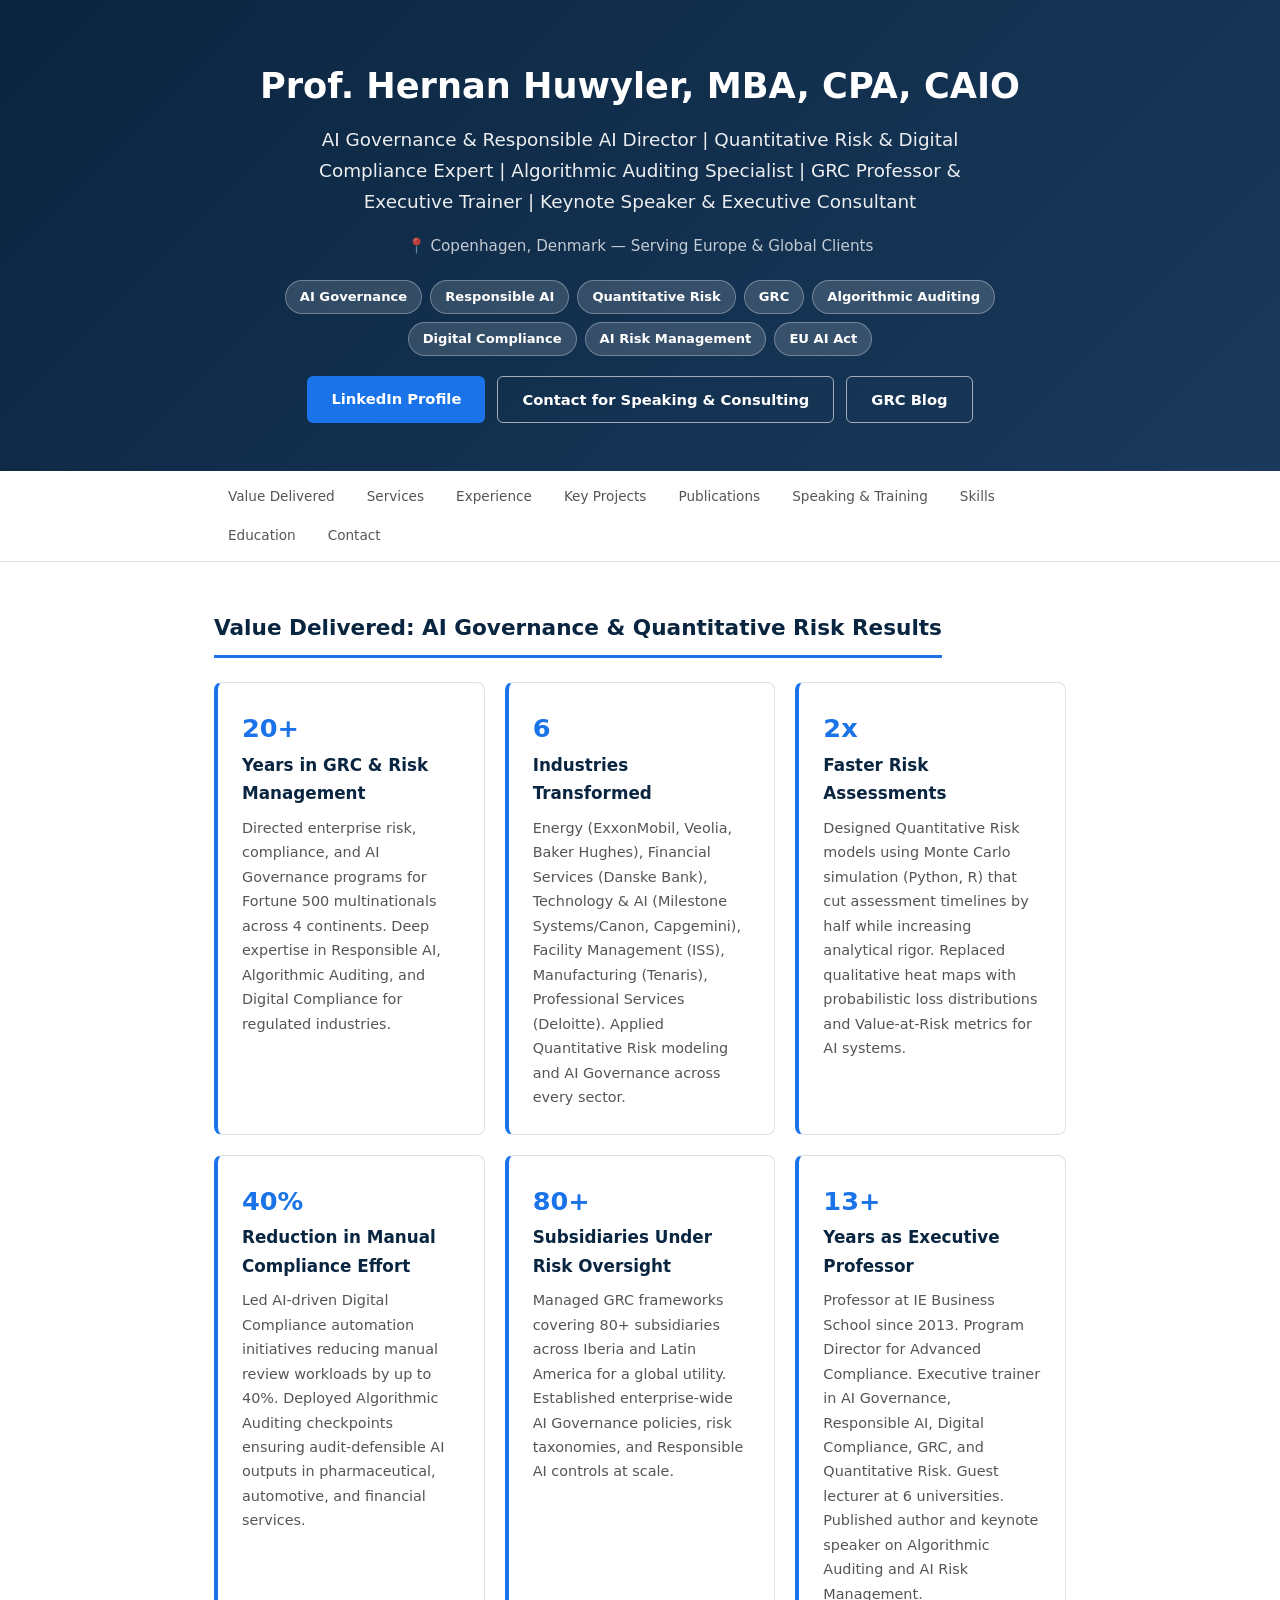
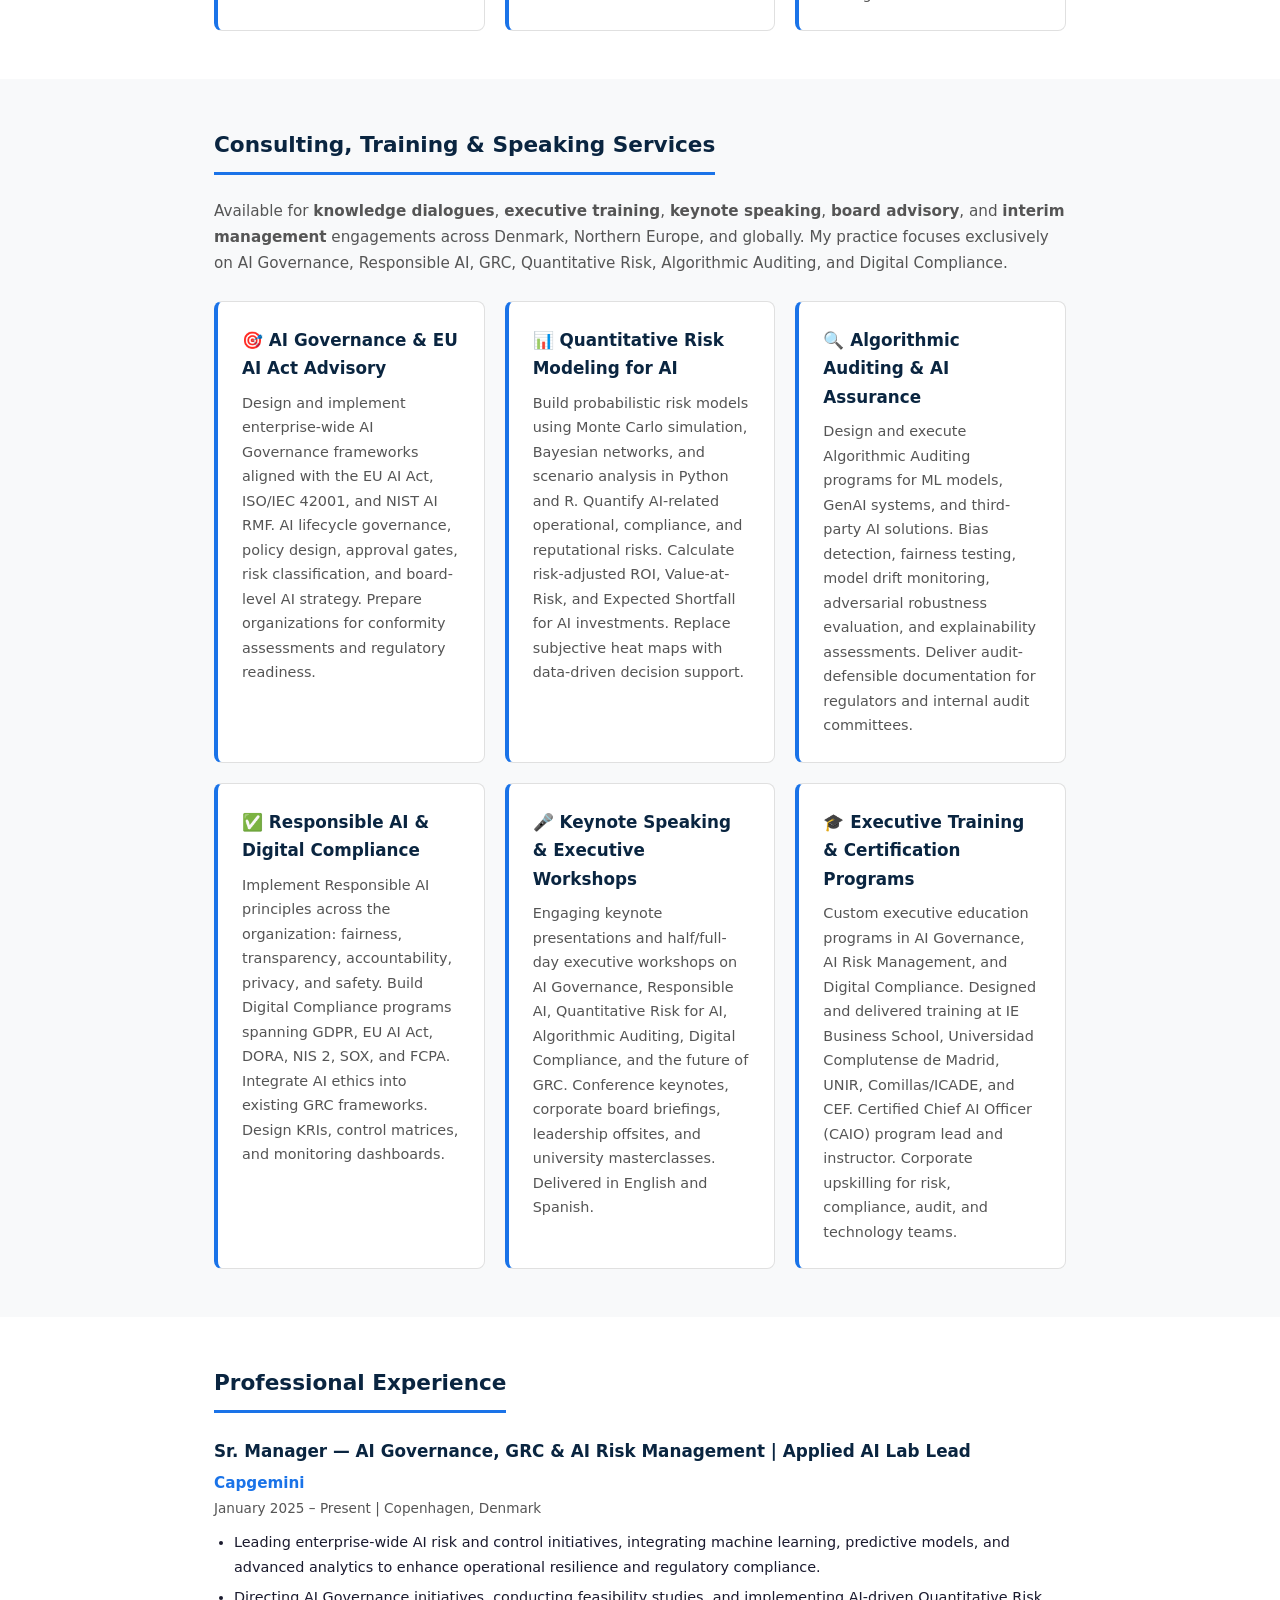
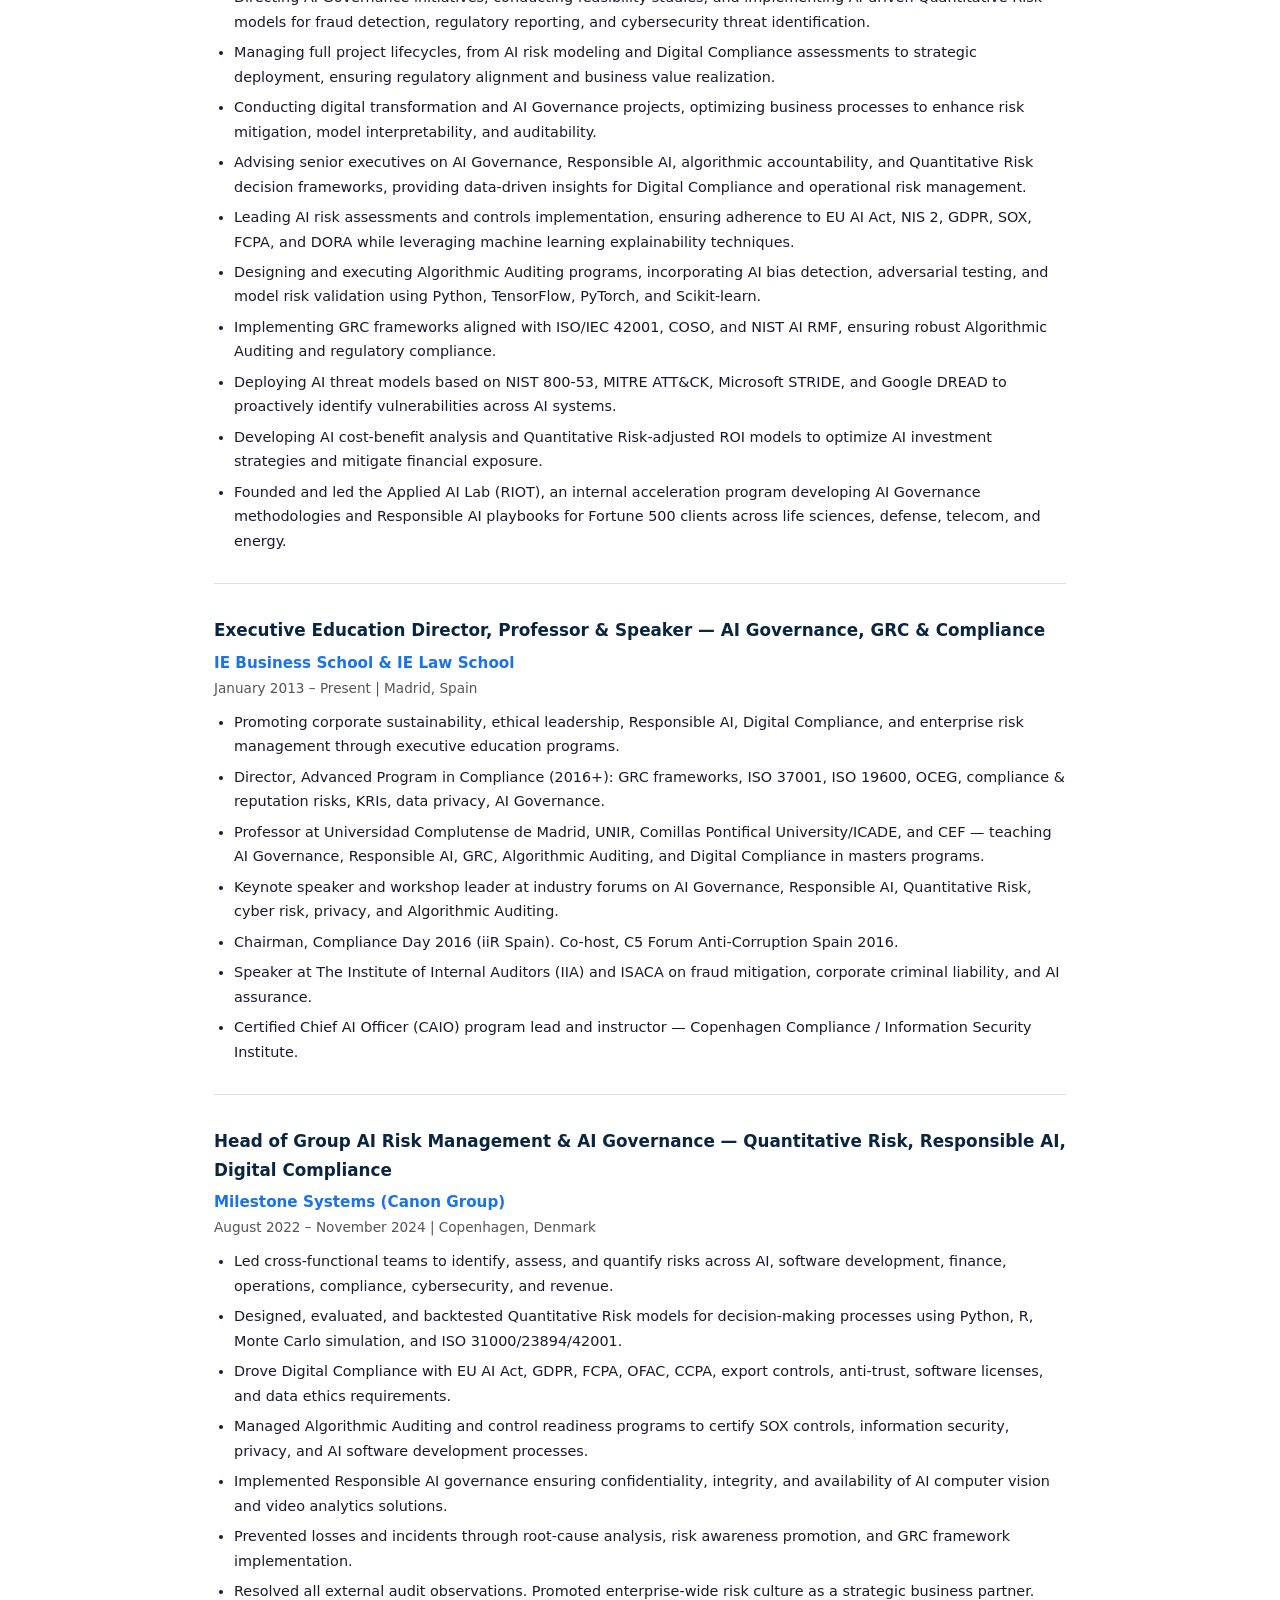
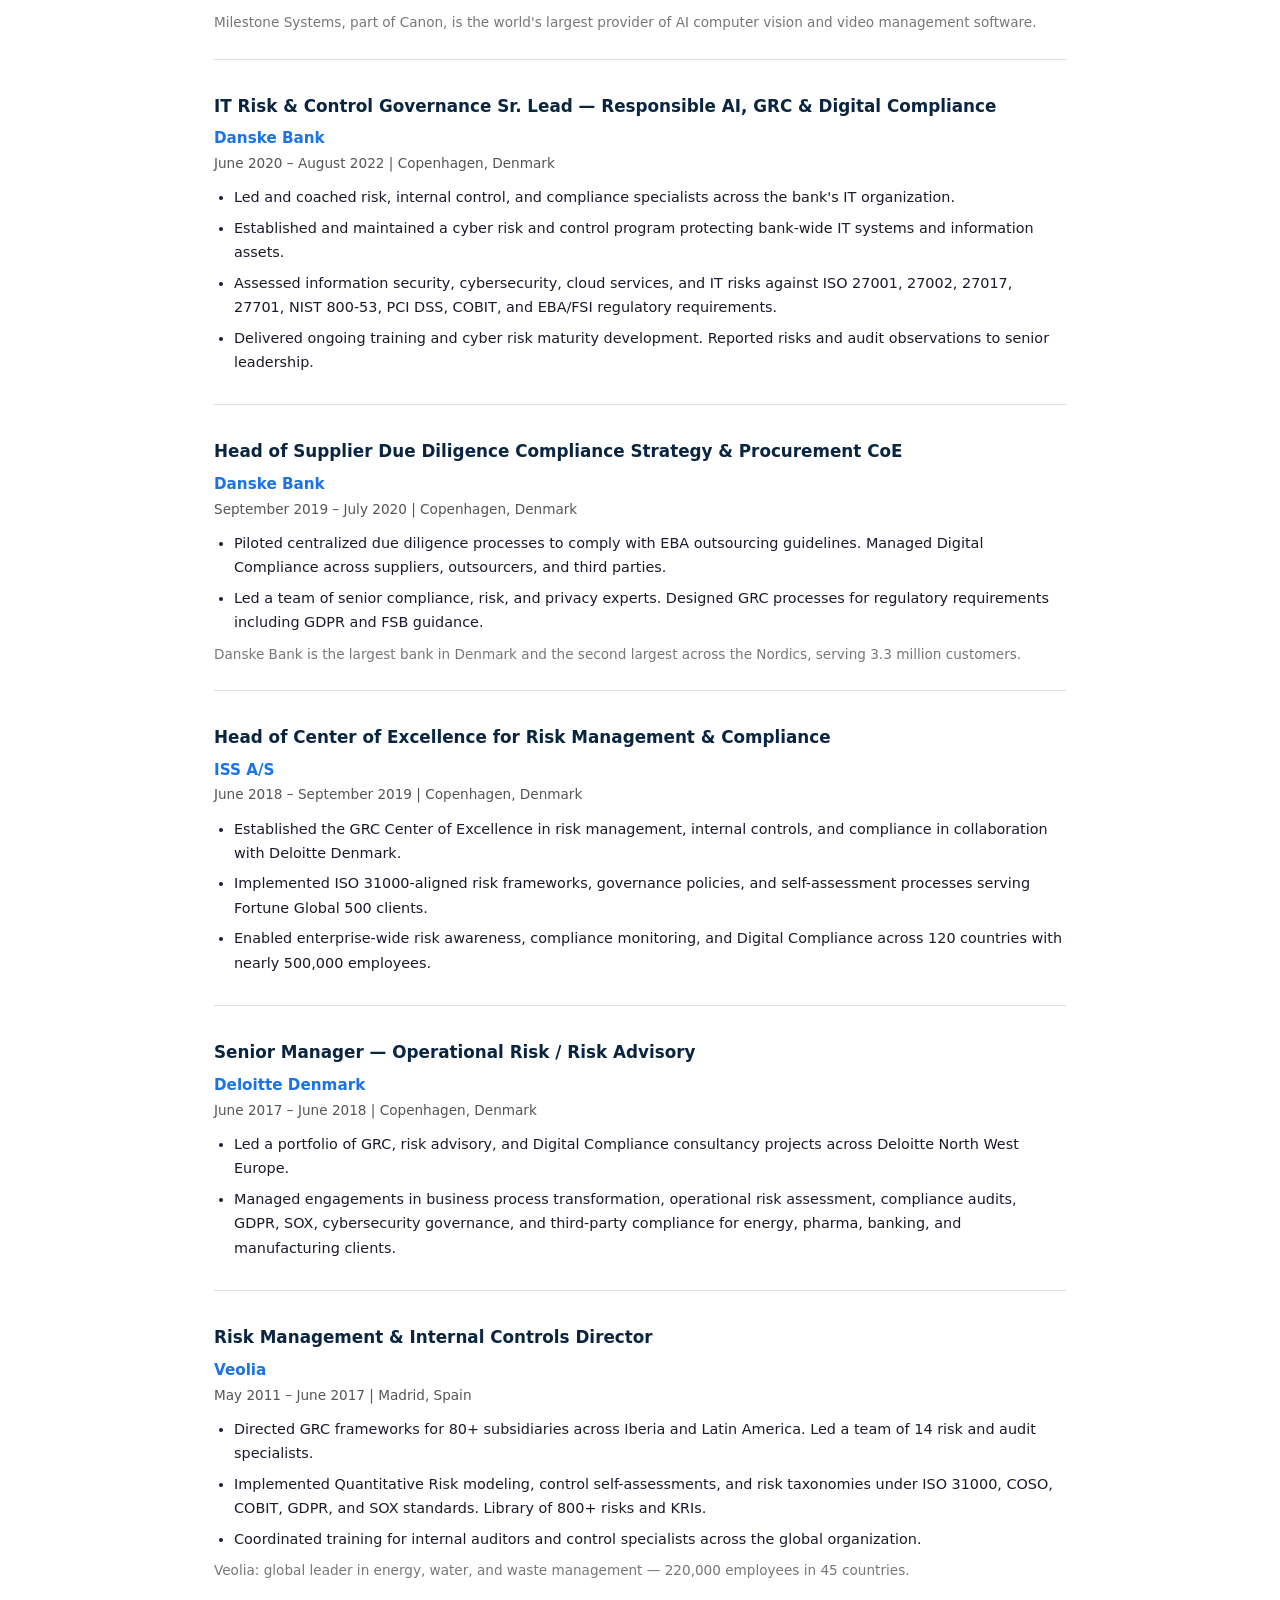
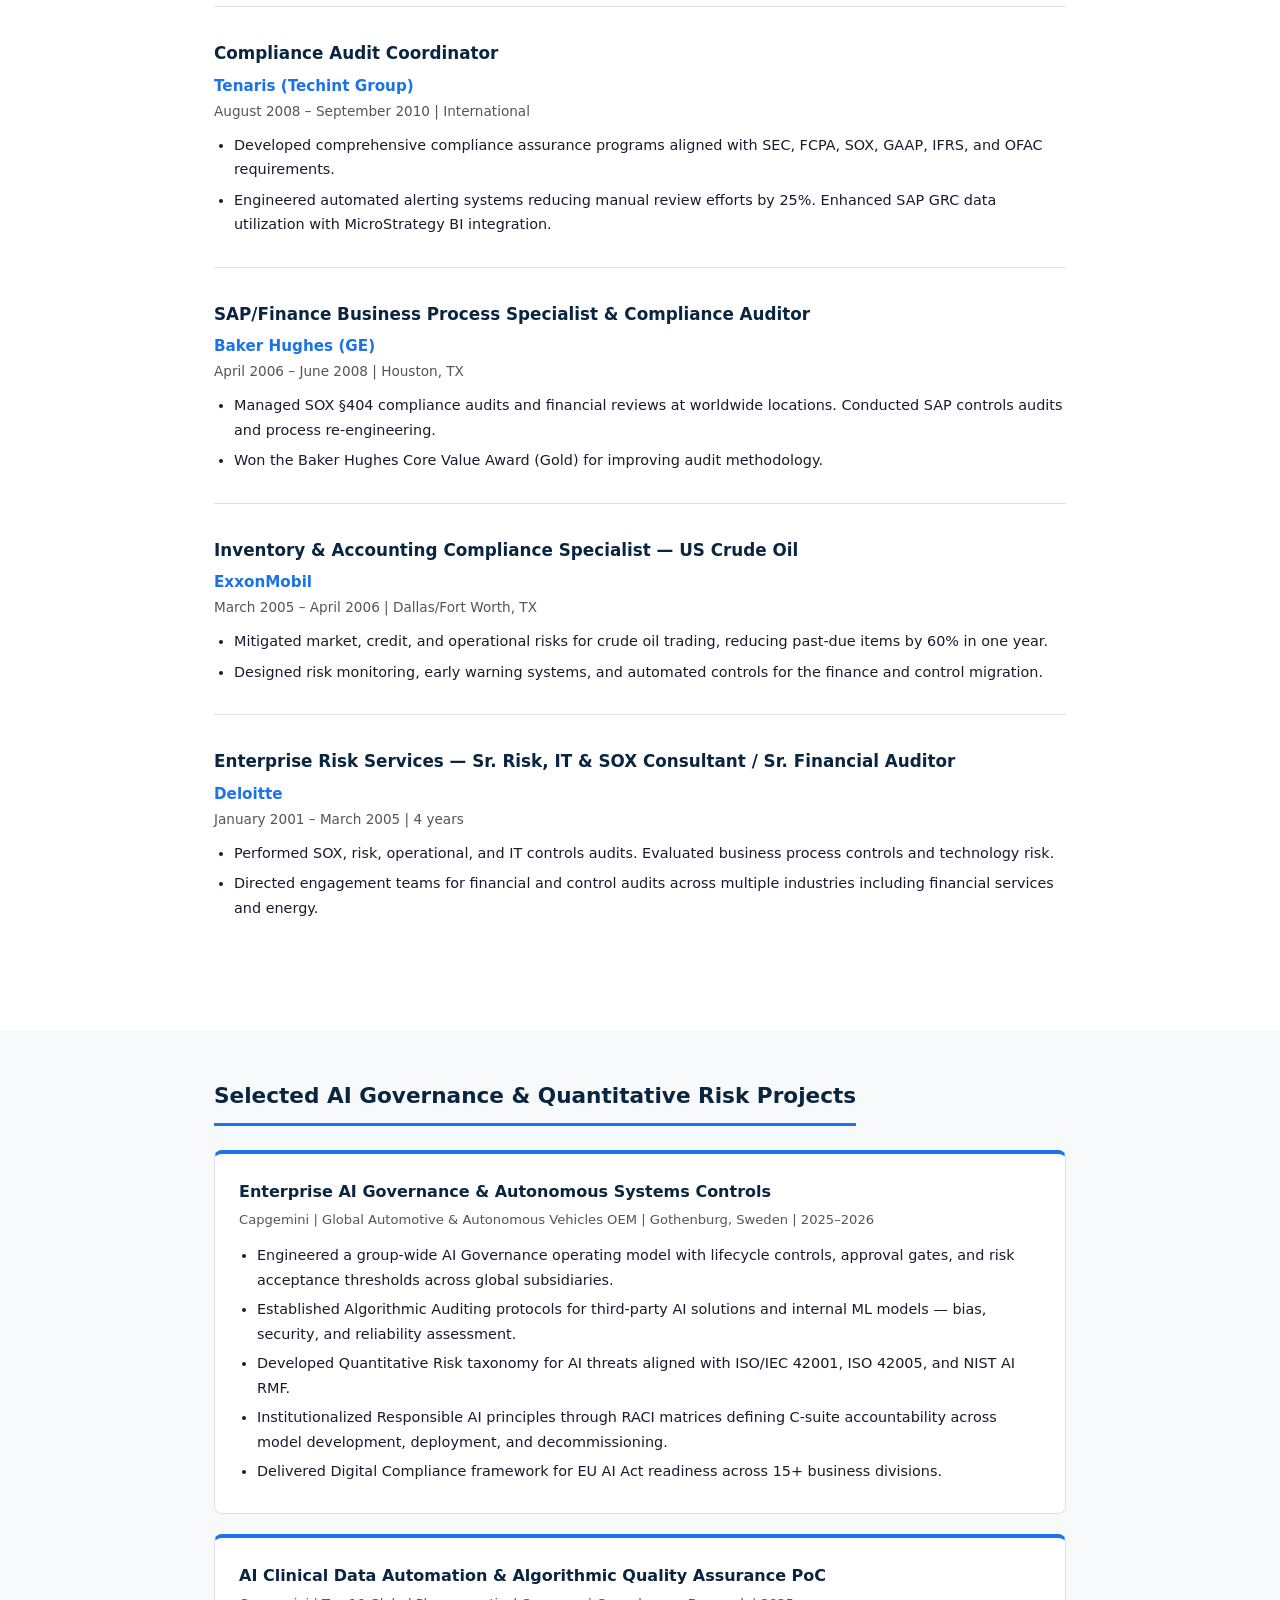
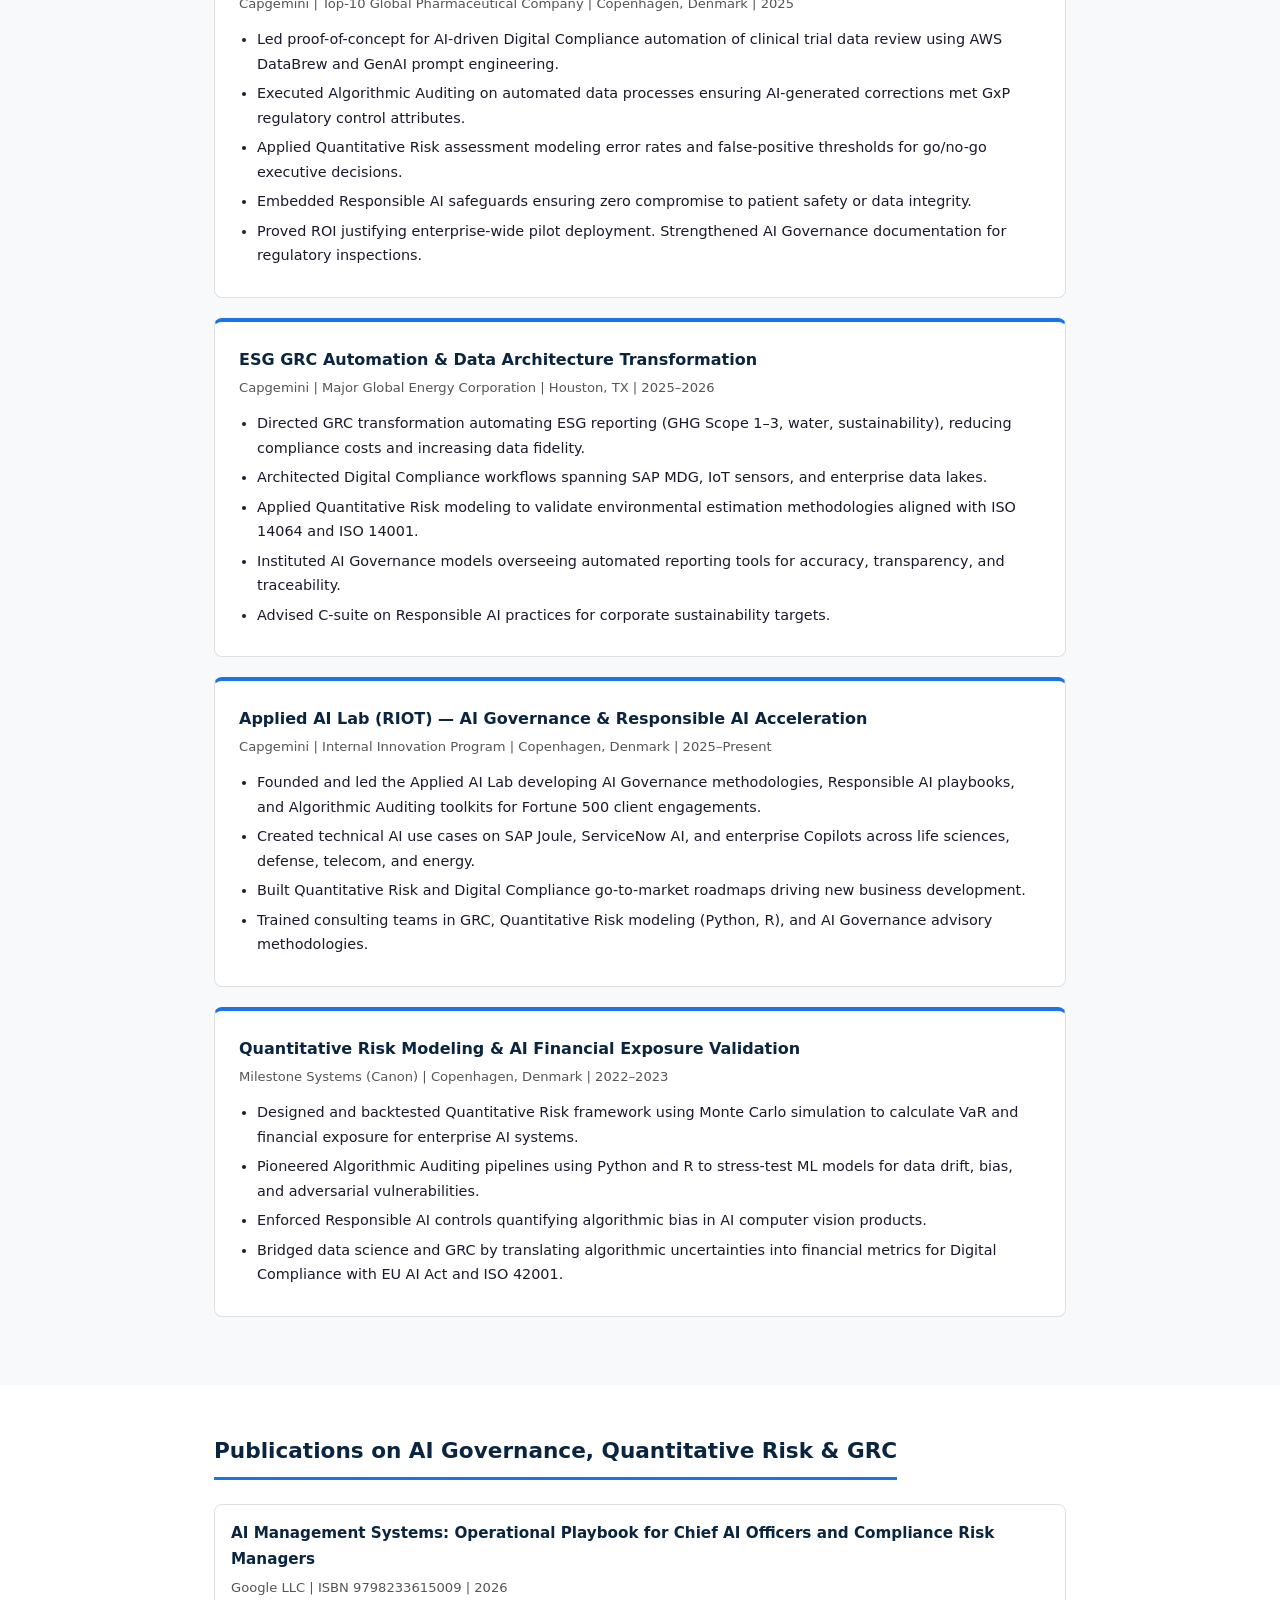
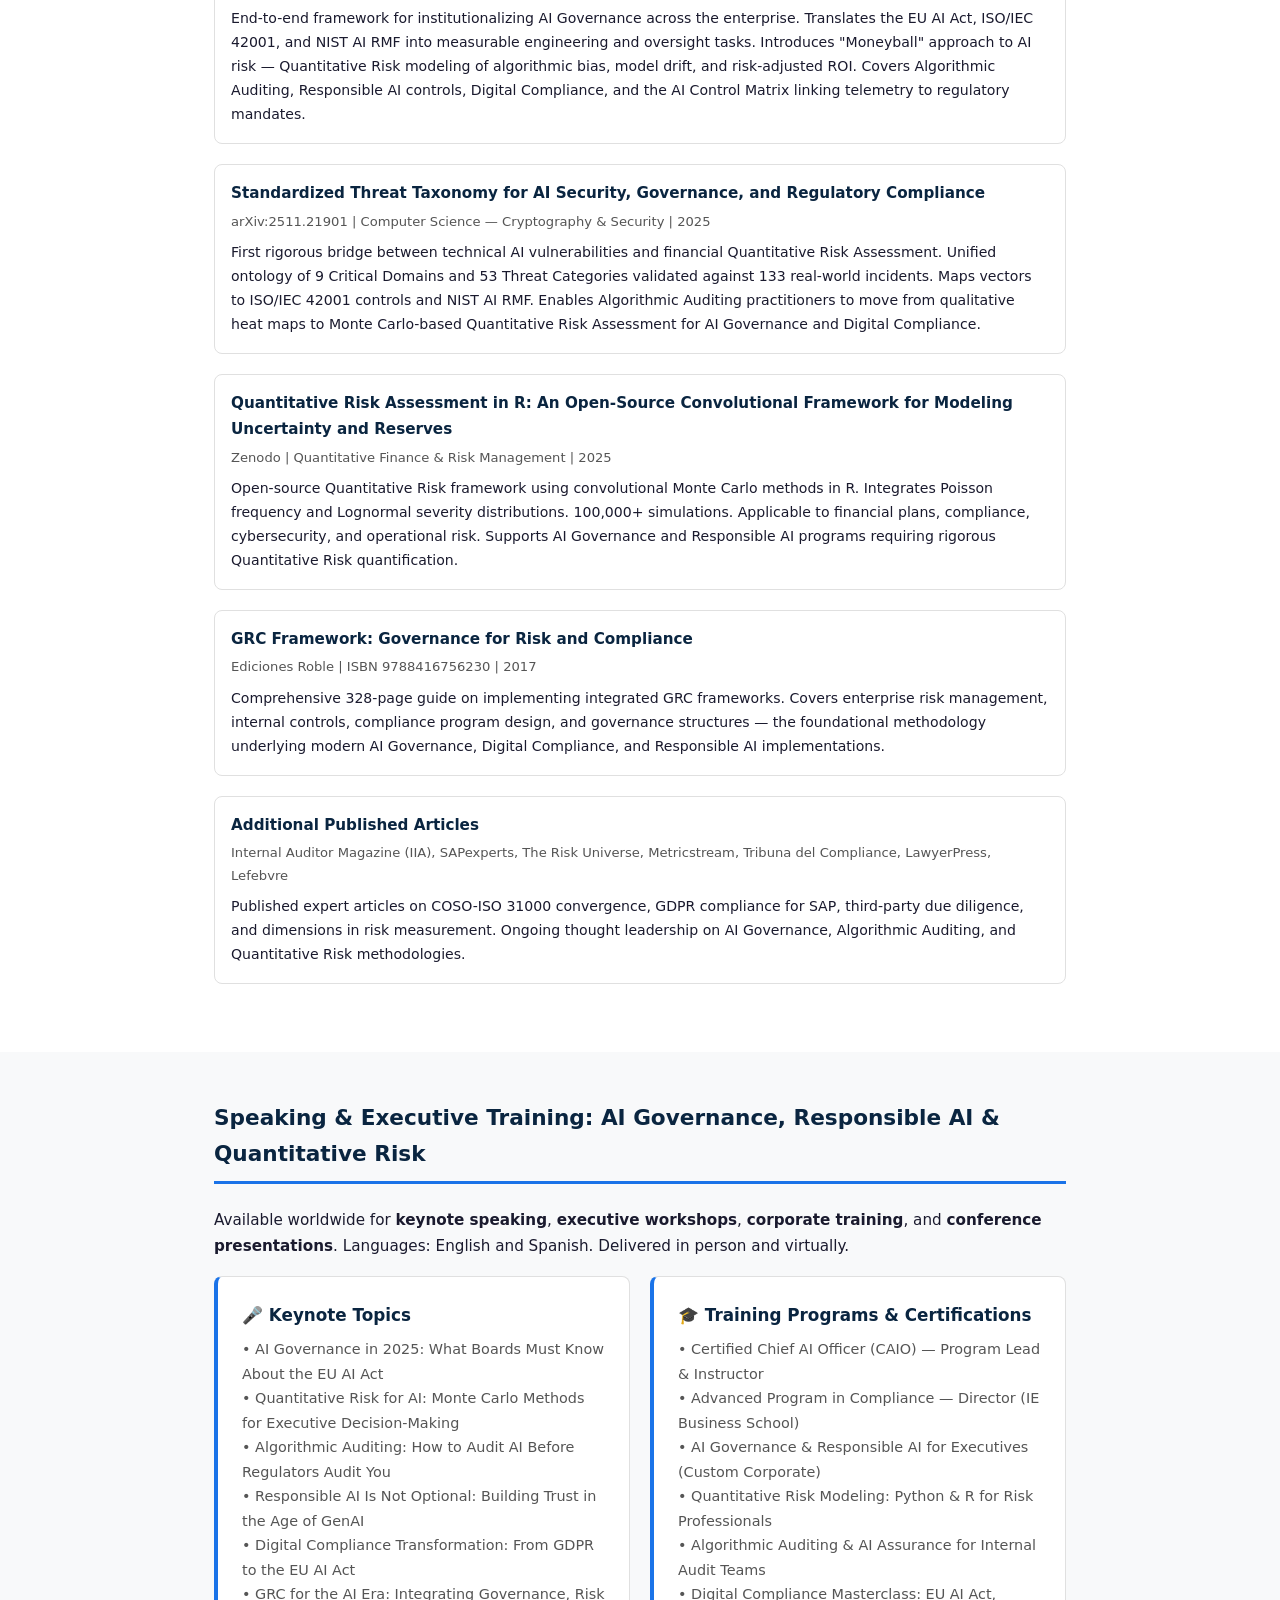
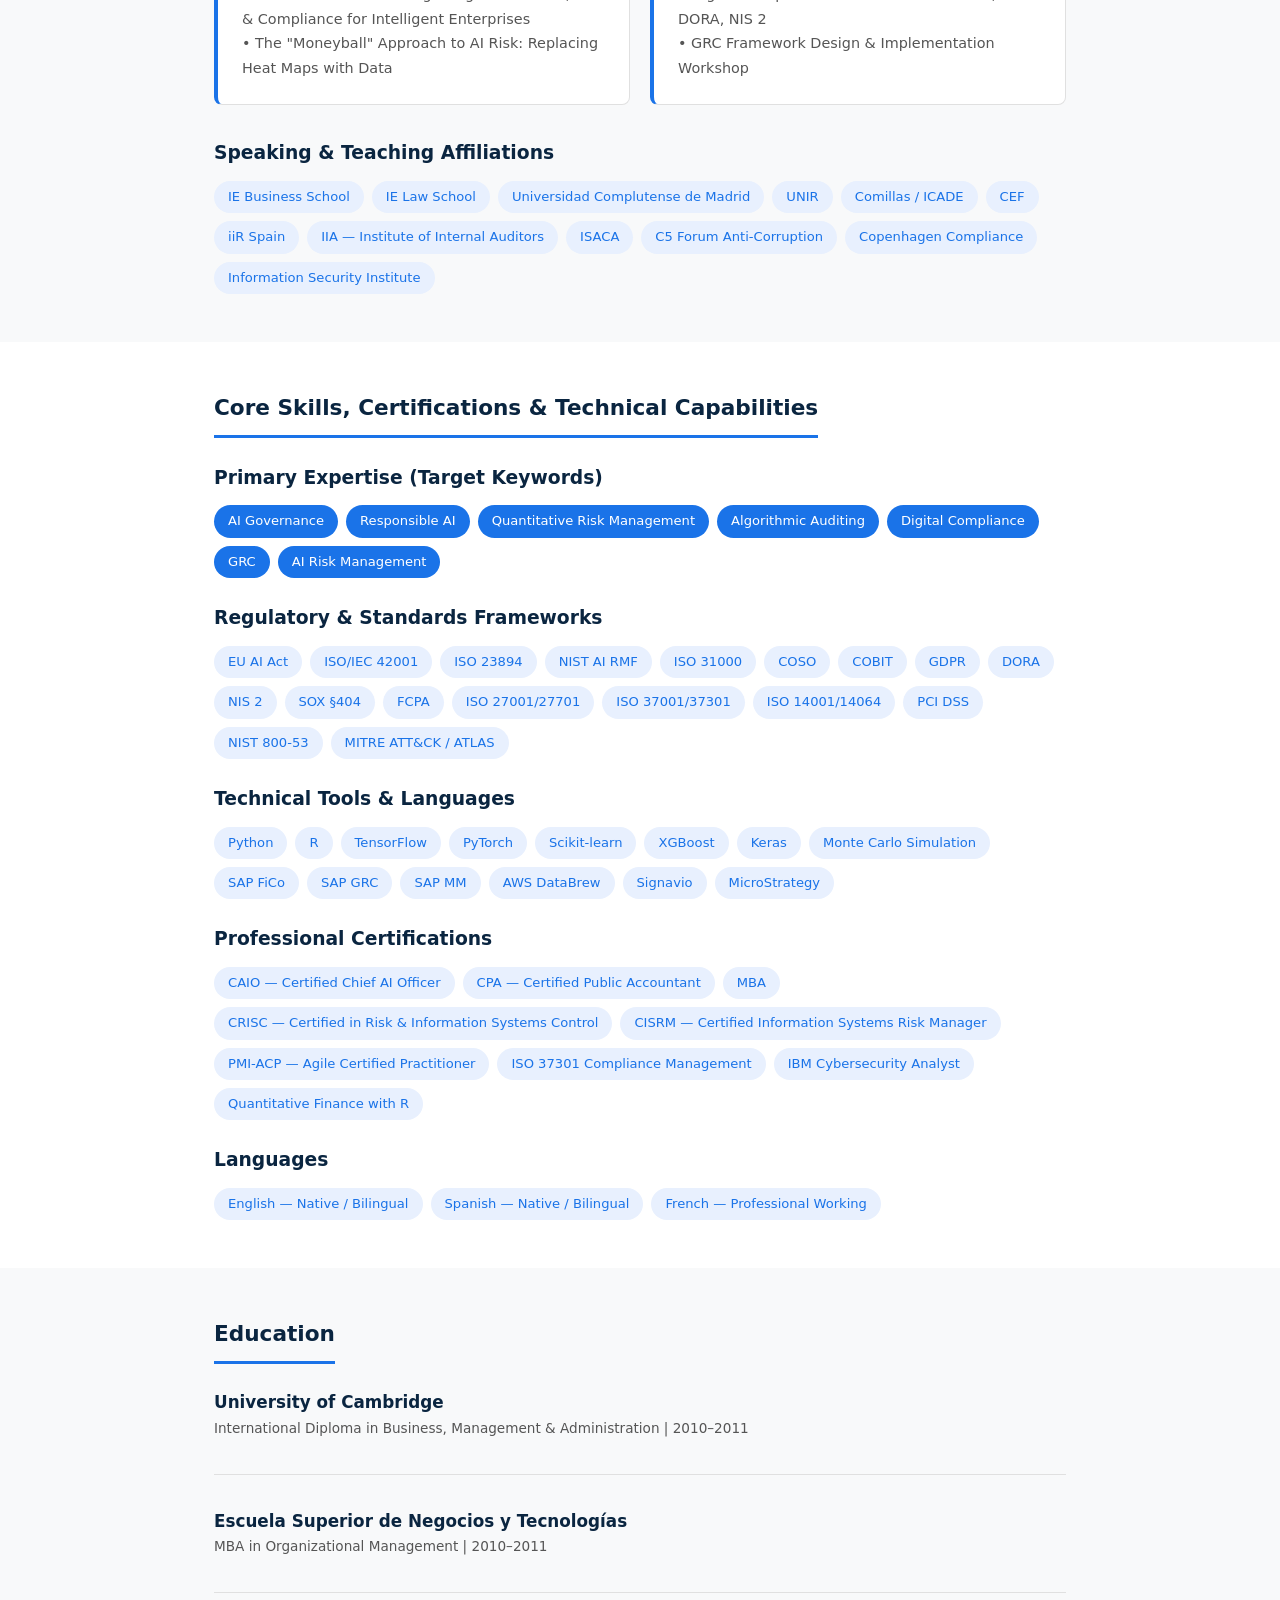
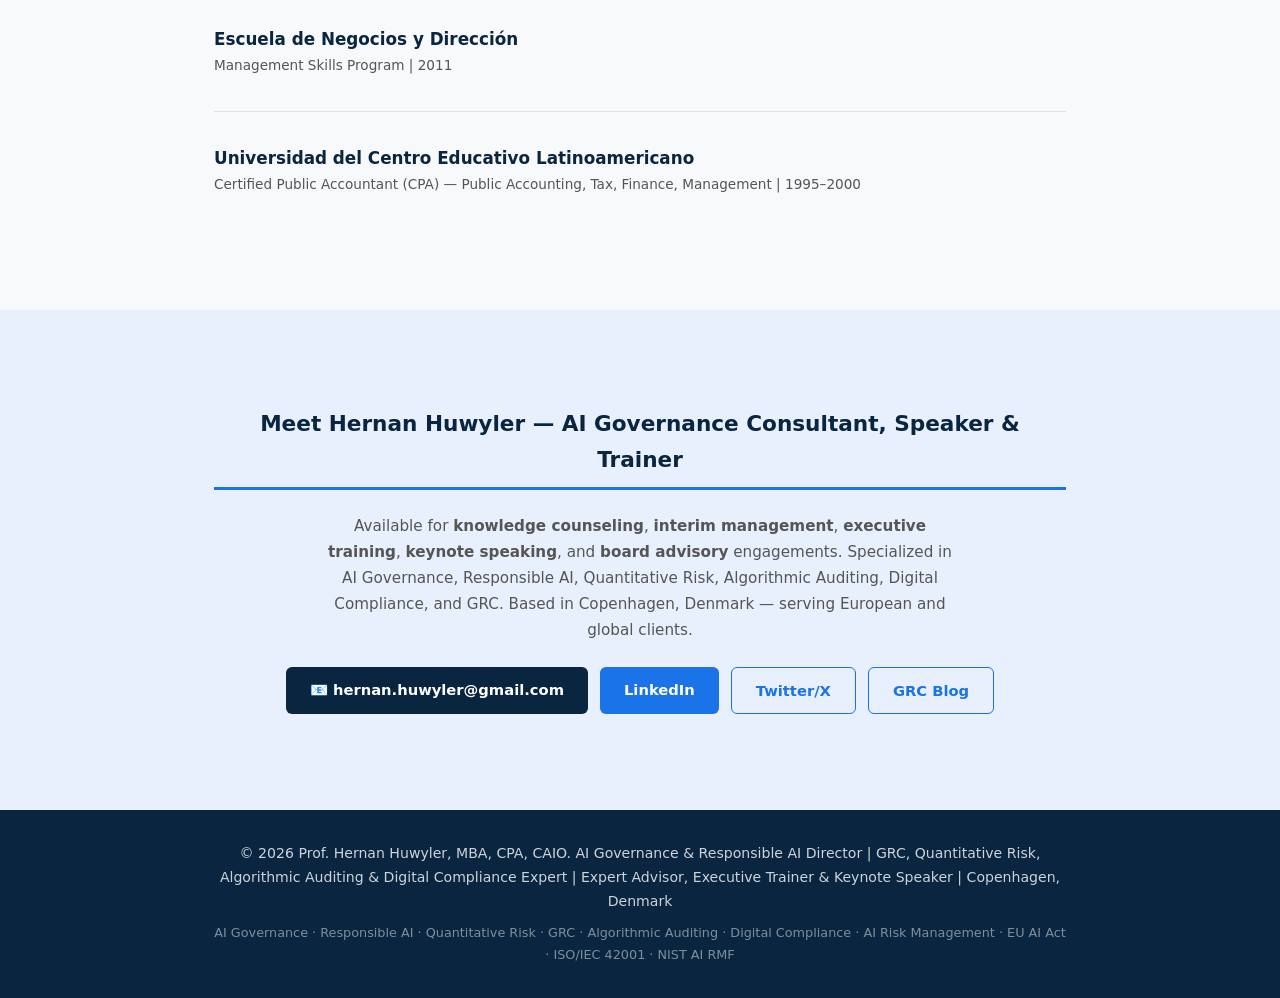
==== commit 0c07179a: "Update index.html" ====
--- a/index.html
+++ b/index.html
@@ -5,16 +5,16 @@
   <meta name="viewport" content="width=device-width, initial-scale=1.0">
 
   <!-- ===== PRIMARY SEO TITLE (Most important on-page signal) ===== -->
-  <title>Hernán Huwyler — AI Governance, Responsible AI & Quantitative Risk Expert | Speaker, Trainer, Expert Advisor | GRC, Algorithmic Auditing, Digital Compliance</title>
+  <title>Hernan Huwyler — AI Governance, Responsible AI & Quantitative Risk Expert | Speaker, Trainer, Expert Advisor | GRC, Algorithmic Auditing, Digital Compliance</title>
 
   <!-- ===== META DESCRIPTION (Appears in Google snippet — 155 chars) ===== -->
   <meta name="description" content="Hernan Huwyler: AI Governance director, Responsible AI expert, Quantitative Risk consultant, Algorithmic Auditing specialist, GRC professor & keynote speaker. Available for training & advisory in Denmark and Europe.">
 
   <!-- ===== META KEYWORDS (Low Google weight but used by other engines) ===== -->
-  <meta name="keywords" content="Hernán Huwyler, Hernan Huwyler, AI Governance, Responsible AI, Quantitative Risk, Algorithmic Auditing, Digital Compliance, GRC, AI Risk Management, EU AI Act, freelance consultant, keynote speaker, executive trainer, Copenhagen, Denmark, Europe">
+  <meta name="keywords" content="Hernan Huwyler, Hernan Huwyler, AI Governance, Responsible AI, Quantitative Risk, Algorithmic Auditing, Digital Compliance, GRC, AI Risk Management, EU AI Act, freelance consultant, keynote speaker, executive trainer, Copenhagen, Denmark, Europe">
 
   <!-- ===== OPEN GRAPH (Social sharing / LinkedIn previews) ===== -->
-  <meta property="og:title" content="Hernán Huwyler — AI Governance & Responsible AI Expert | Speaker, Trainer, Consultant">
+  <meta property="og:title" content="Hernan Huwyler — AI Governance & Responsible AI Expert | Speaker, Trainer, Consultant">
   <meta property="og:description" content="AI Governance director, Quantitative Risk consultant, Algorithmic Auditing specialist. GRC professor at IE Business School. Available for freelance, training & advisory.">
   <meta property="og:type" content="profile">
   <meta property="og:url" content="https://hernanhuwyler.github.io/">
@@ -24,7 +24,7 @@
   <!-- ===== TWITTER CARD ===== -->
   <meta name="twitter:card" content="summary">
   <meta name="twitter:site" content="@hewyler">
-  <meta name="twitter:title" content="Hernán Huwyler — AI Governance & Responsible AI Expert">
+  <meta name="twitter:title" content="Hernan Huwyler — AI Governance & Responsible AI Expert">
   <meta name="twitter:description" content="AI Governance director, GRC consultant, Algorithmic Auditing specialist. Available for speaking, training, and advisory.">
 
   <!-- ===== CANONICAL URL ===== -->
@@ -35,8 +35,8 @@
   {
     "@context": "https://schema.org",
     "@type": "Person",
-    "name": "Hernán Huwyler",
-    "alternateName": "Hernan Huwyler",
+    "name": "Hernan Huwyler",
+    "alternateName": "Hernán Huwyler",
     "jobTitle": "AI Governance Director & Professor",
     "description": "AI Governance, Responsible AI, Quantitative Risk Management, Algorithmic Auditing, Digital Compliance, and GRC expert. Senior Manager at Capgemini. Professor at IE Business School. Certified Chief AI Officer (CAIO). Available as technical consultant, executive trainer, and keynote speaker.",
     "url": "https://hernanhuwyler.github.io",
@@ -123,7 +123,7 @@
 <!-- ========== HERO / HEADER ========== -->
 <header class="hero">
   <div class="container">
-    <h1>Prof. Hernán Huwyler, MBA, CPA, CAIO</h1>
+    <h1>Prof. Hernan Huwyler, MBA, CPA, CAIO</h1>
     <p class="subtitle">
       AI Governance &amp; Responsible AI Director | Quantitative Risk &amp; Digital Compliance Expert | Algorithmic Auditing Specialist | GRC Professor &amp; Executive Trainer | Keynote Speaker &amp; Executive Consultant
     </p>
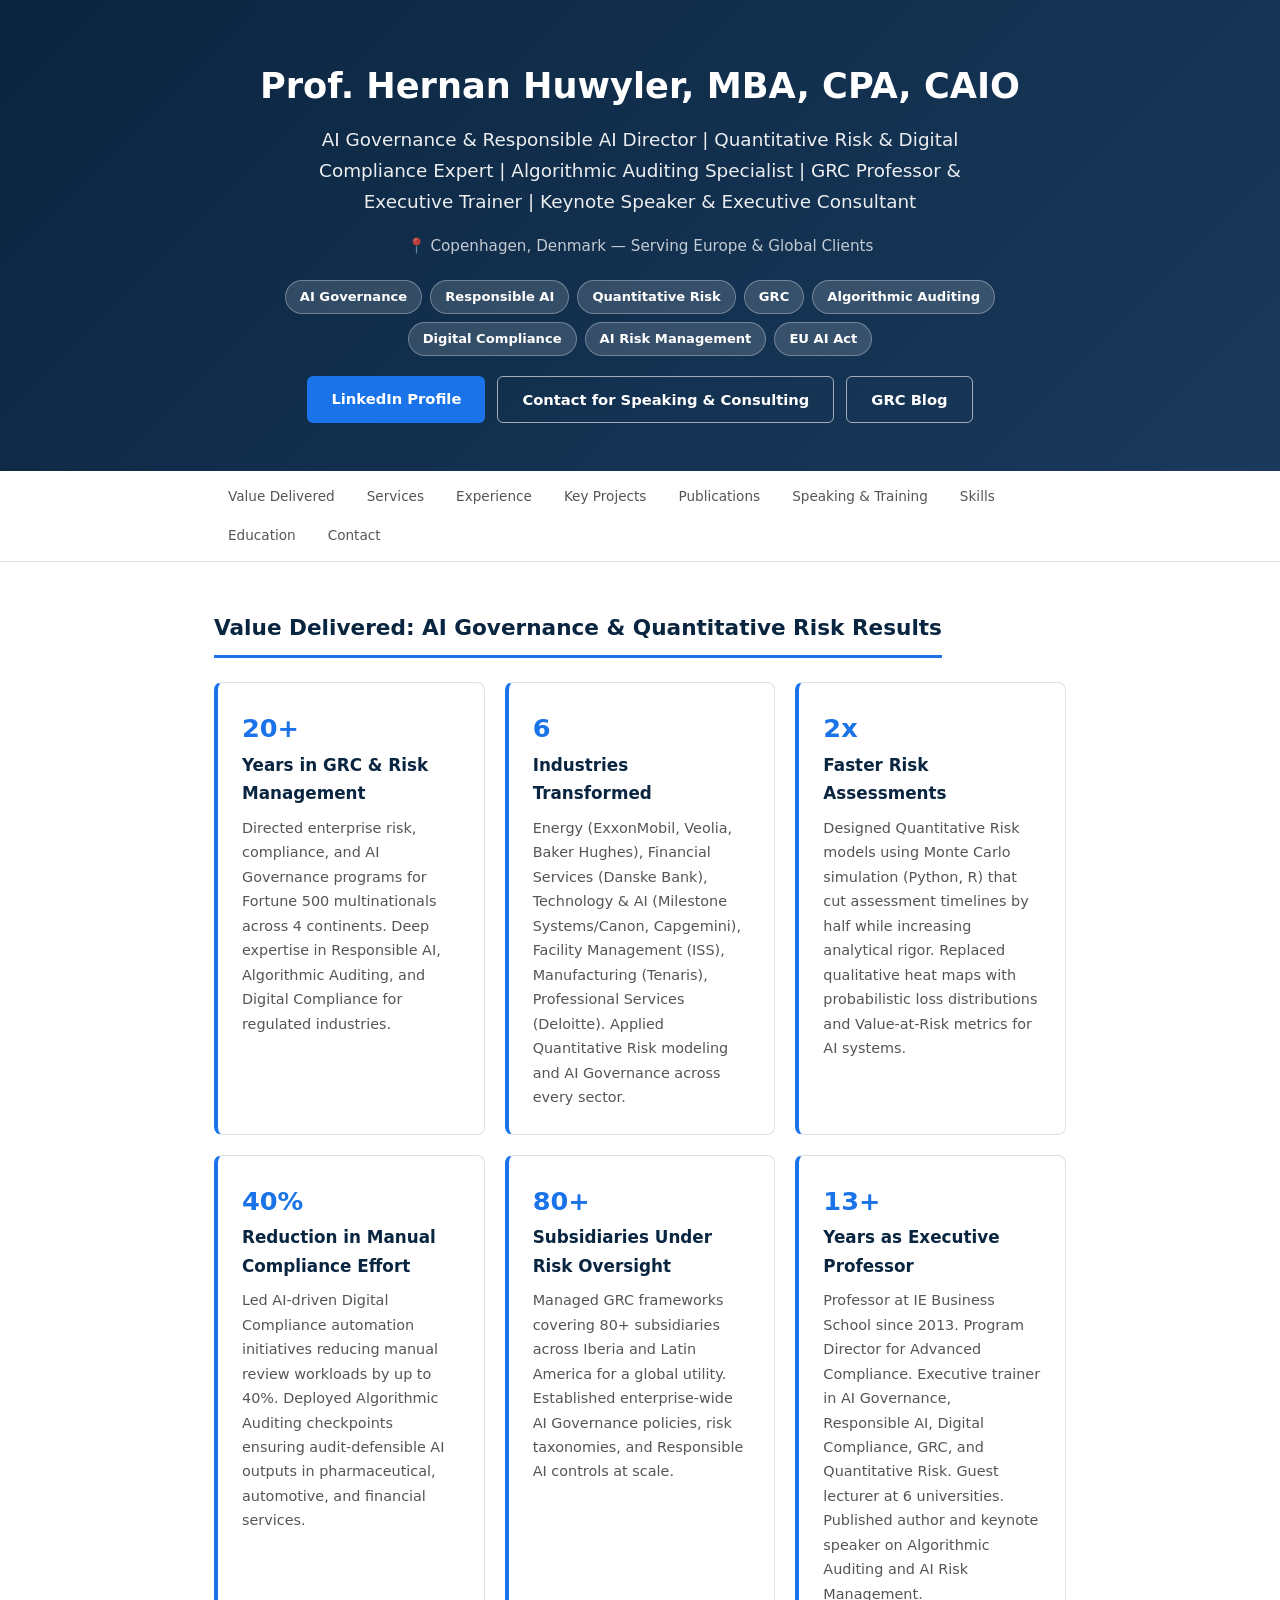
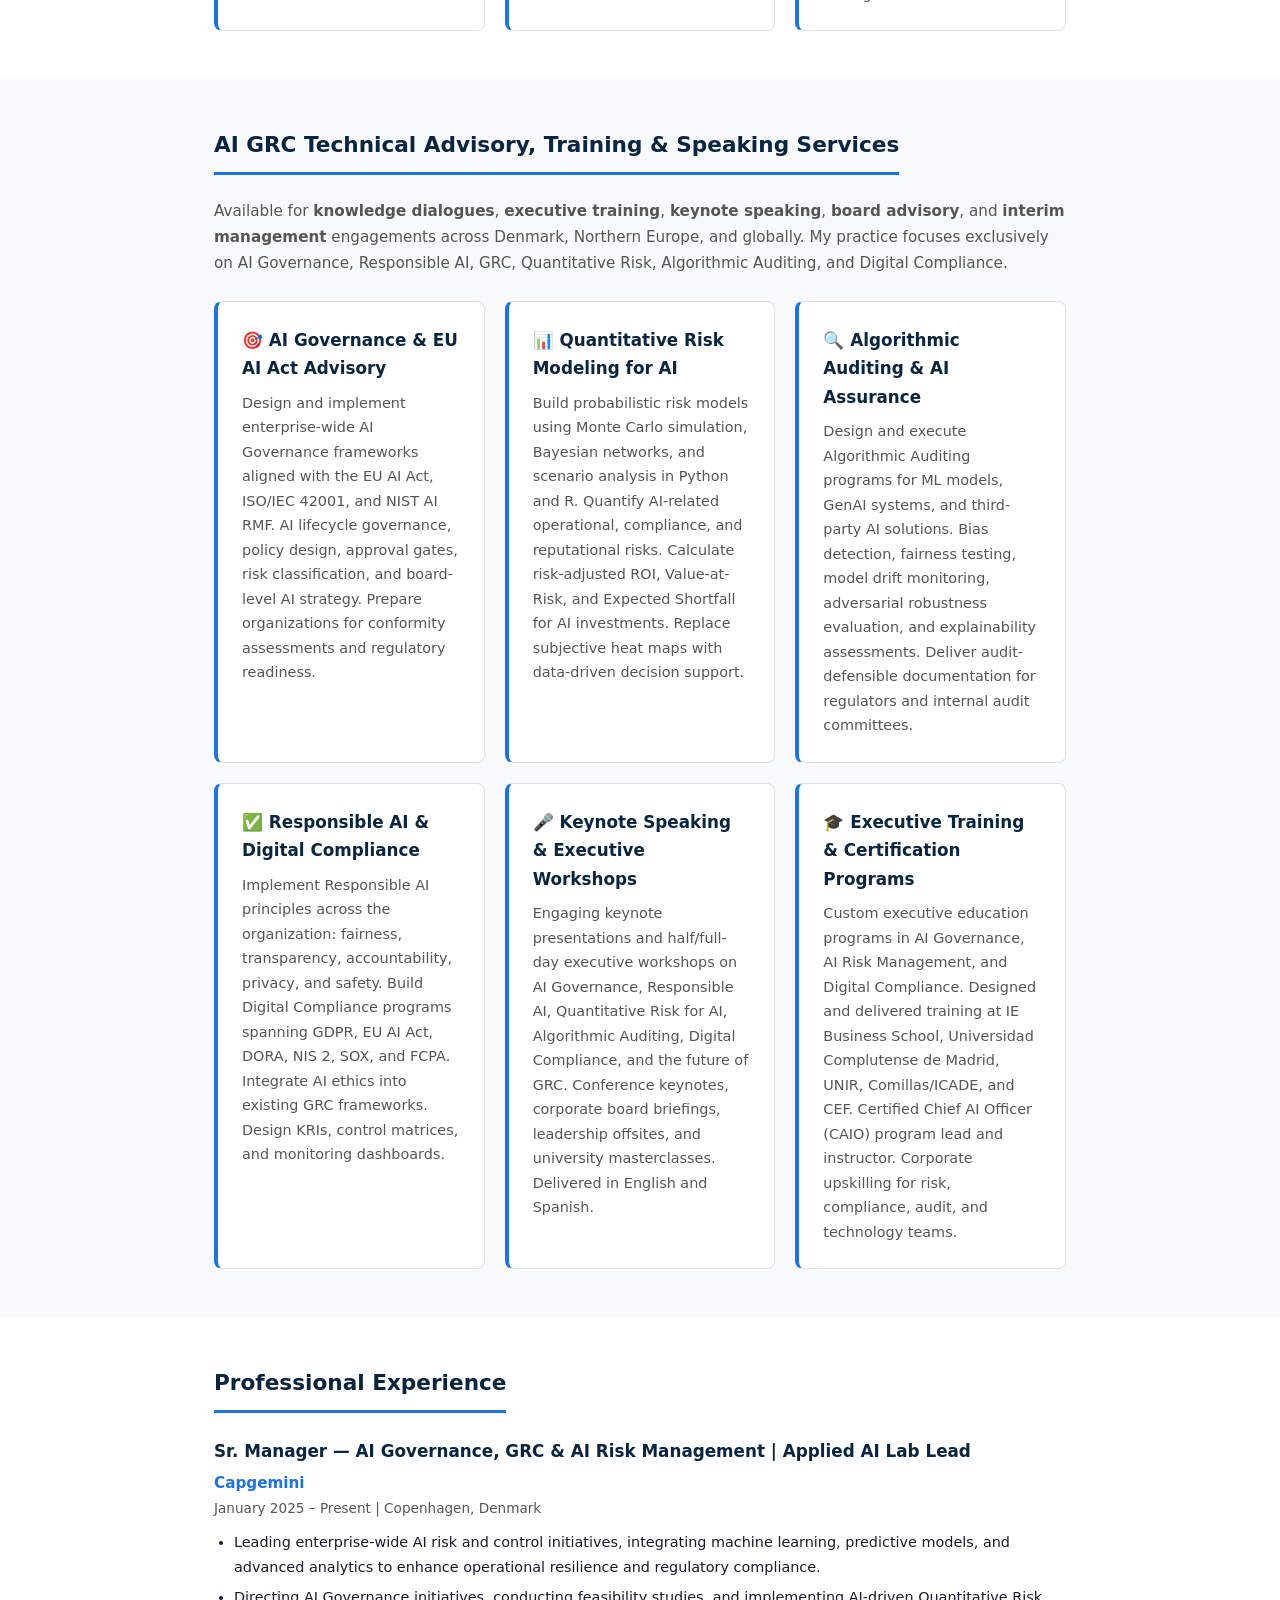
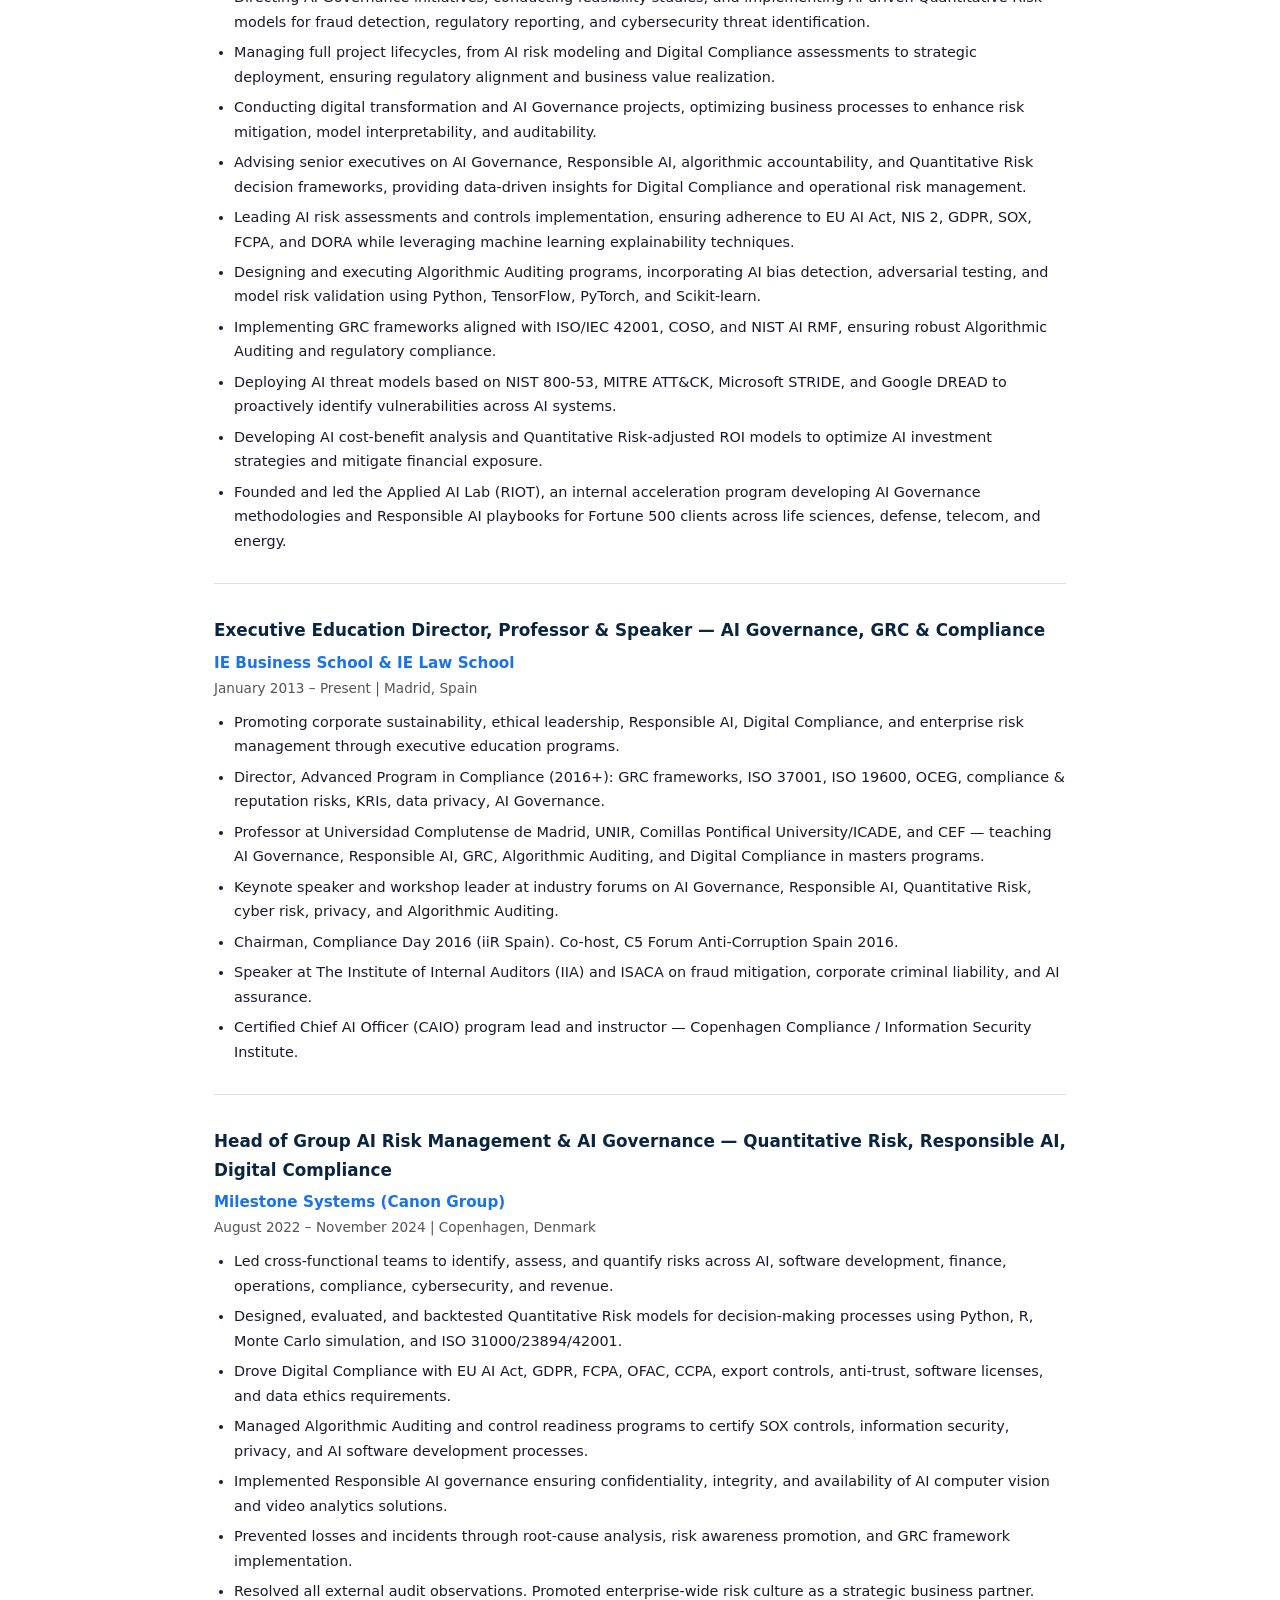
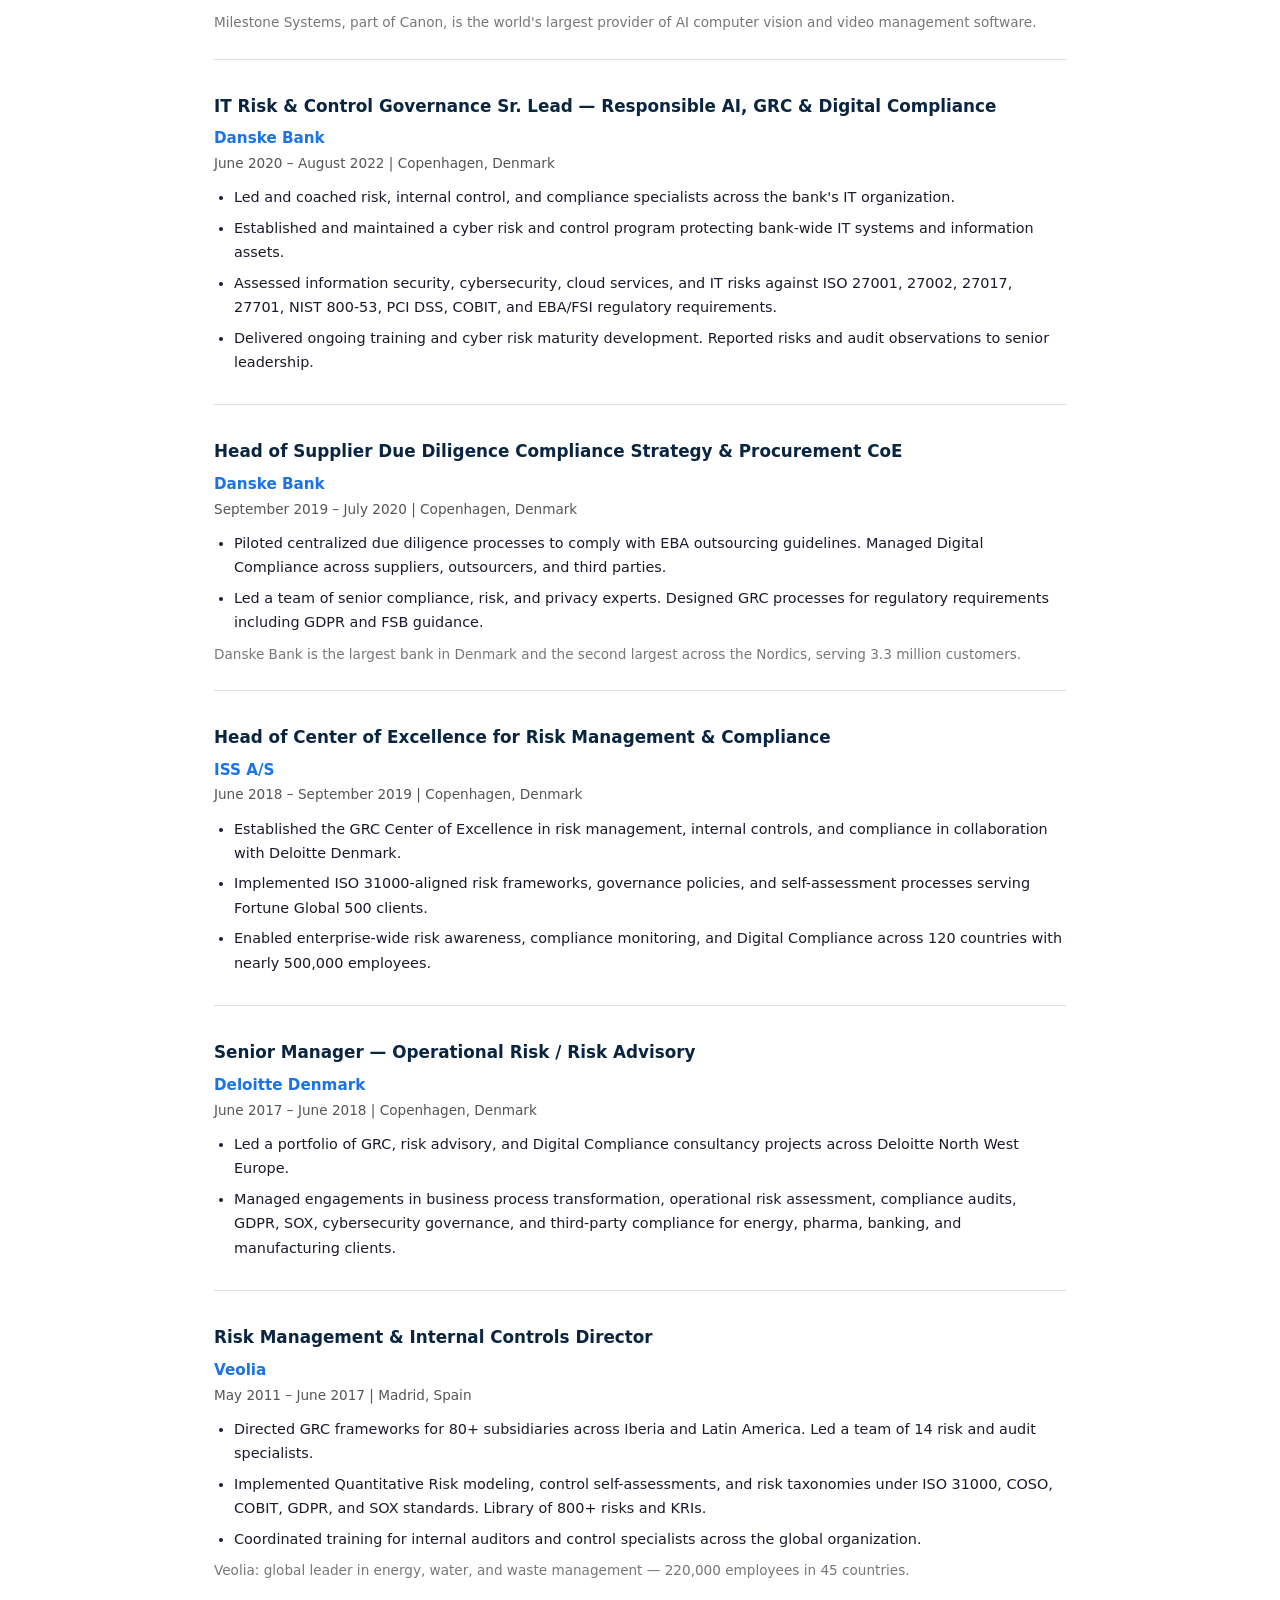
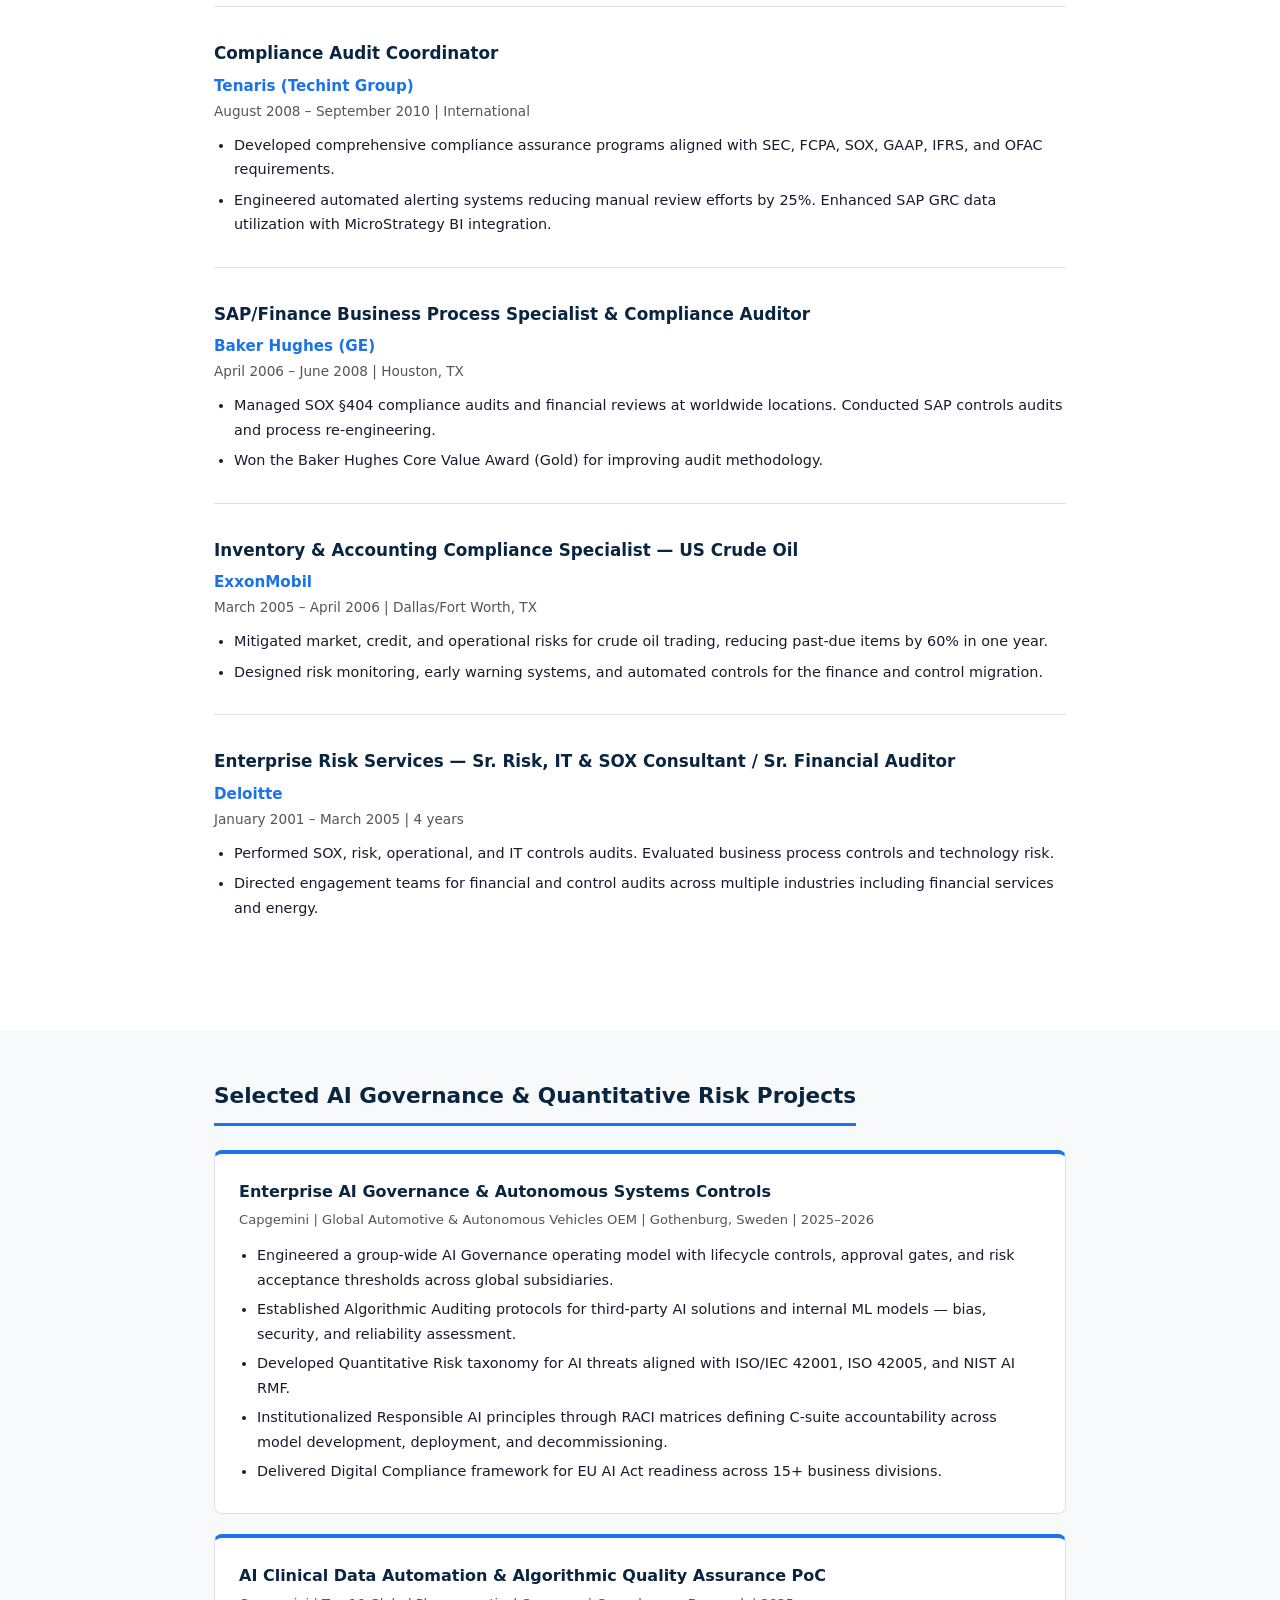
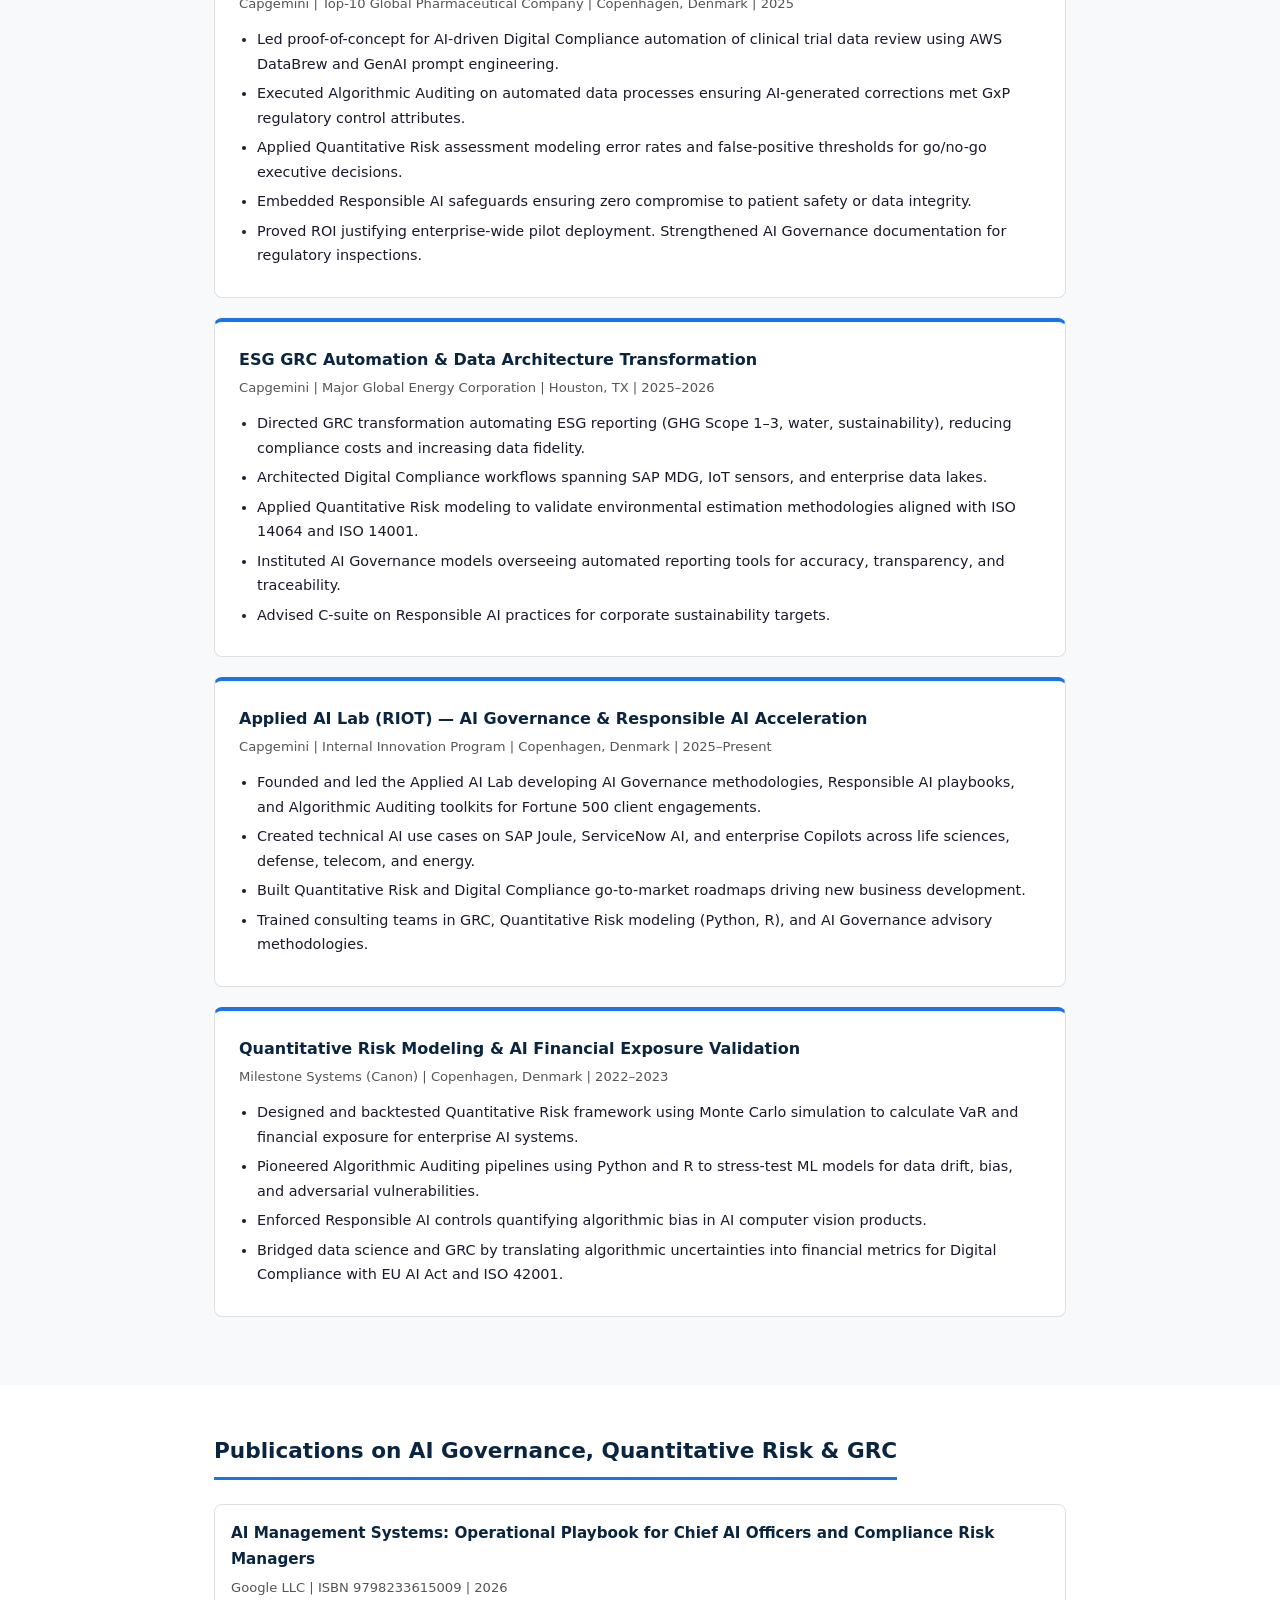
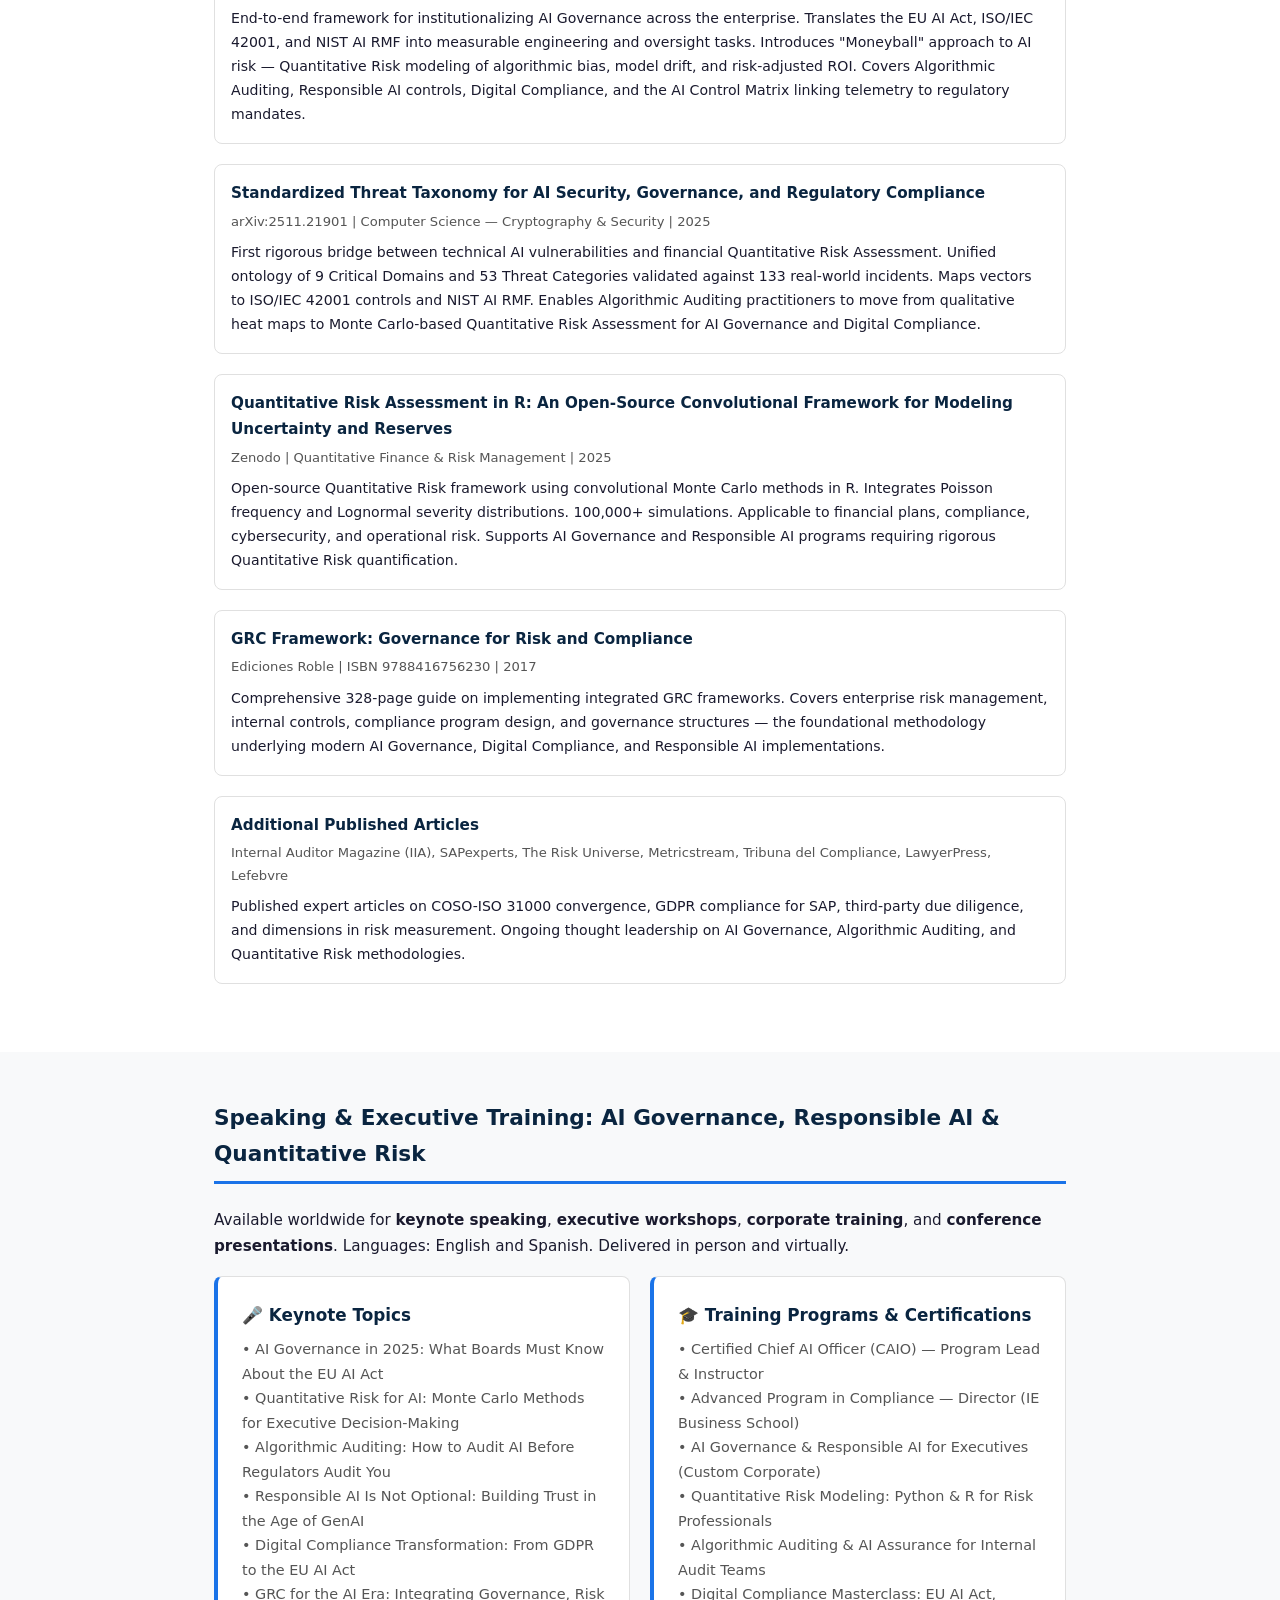
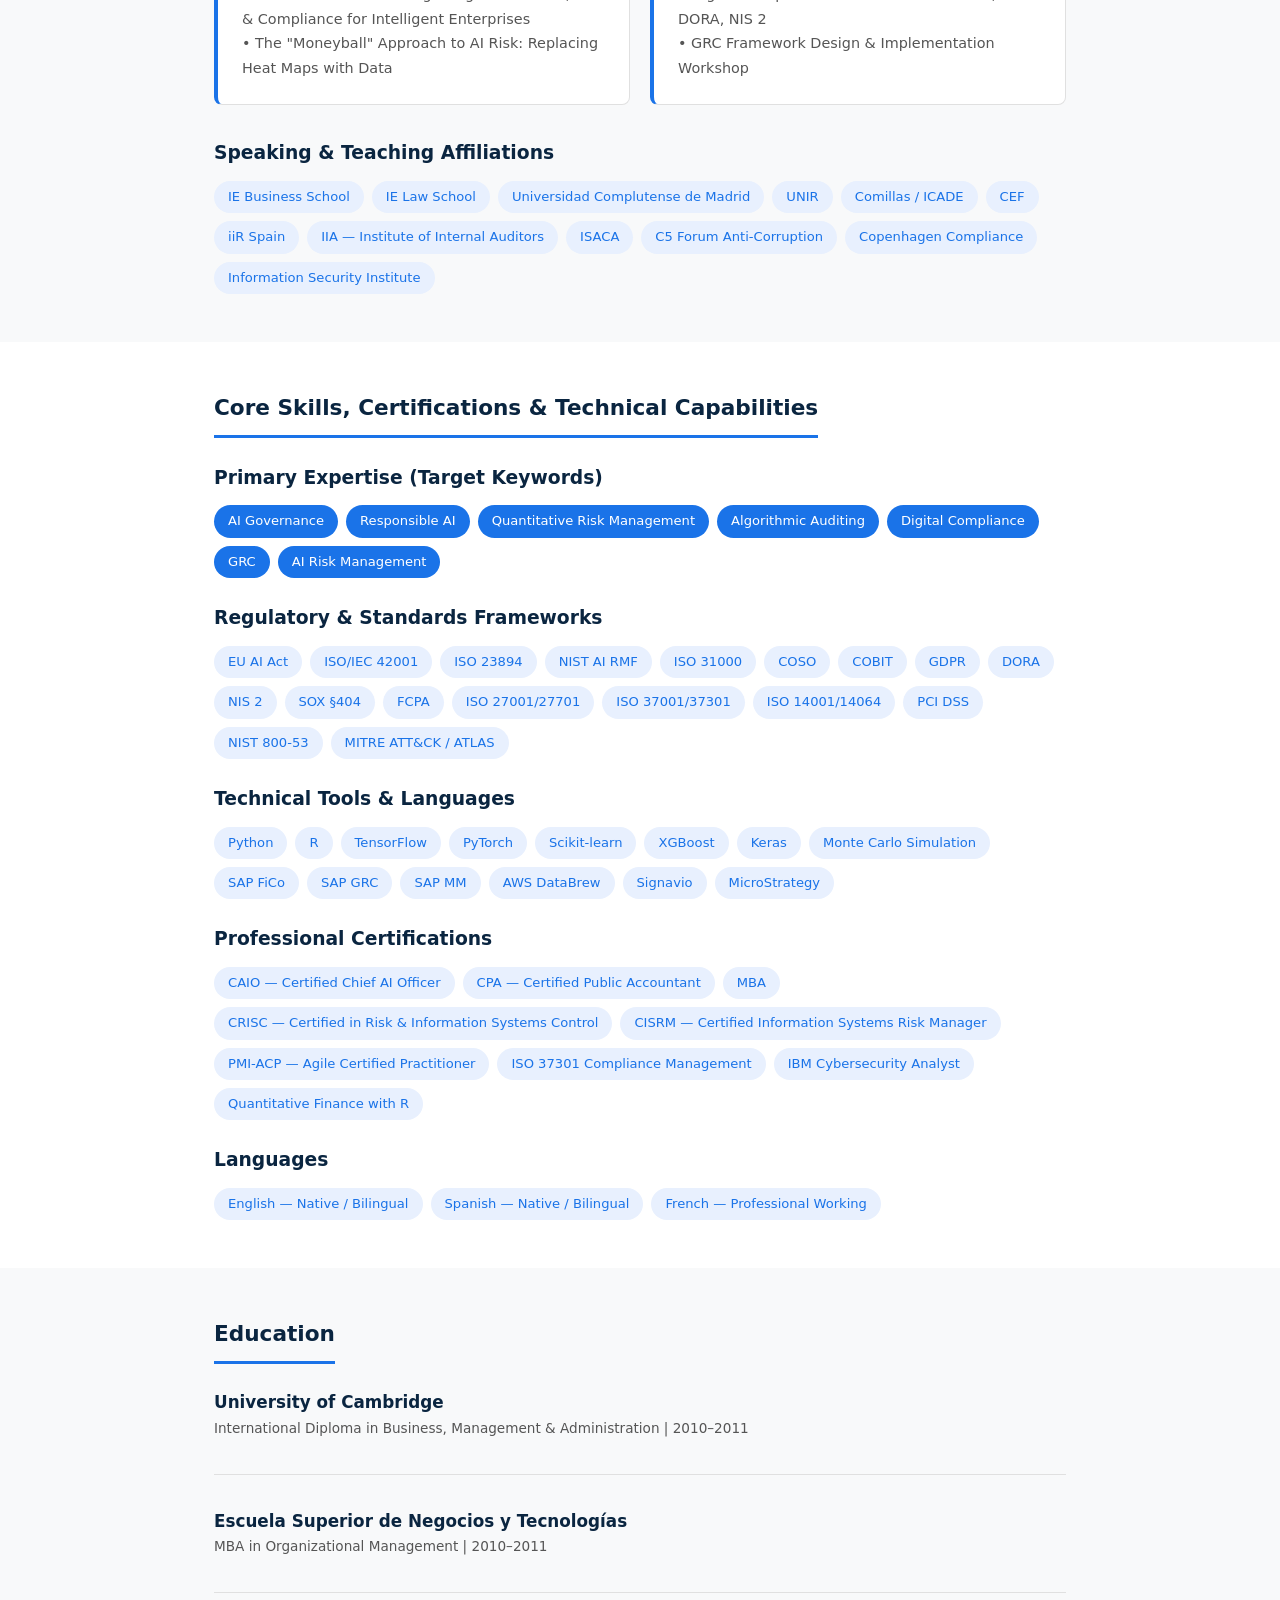
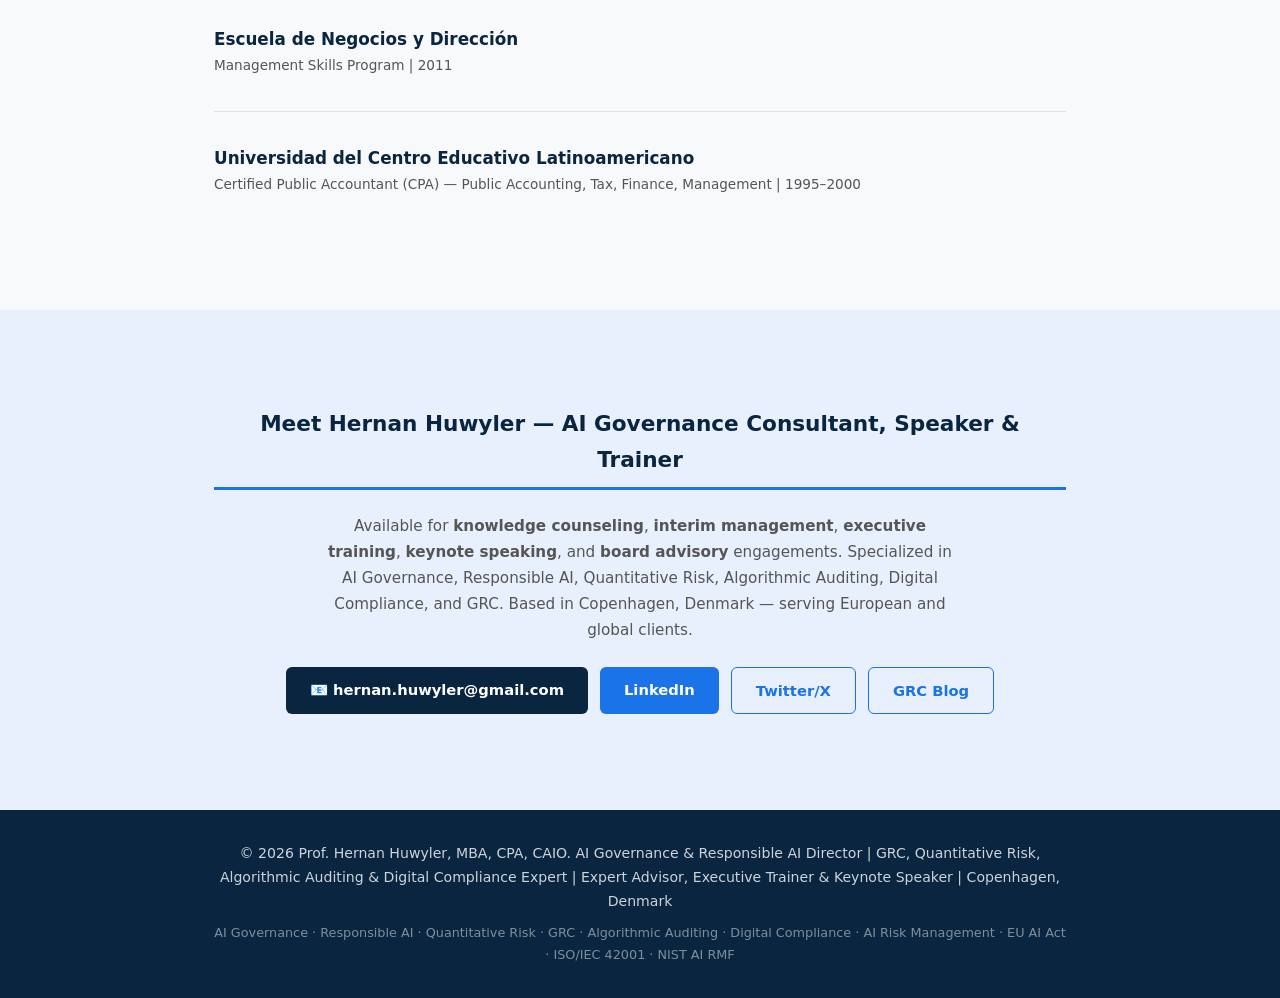
==== commit 64741557: "Update index.html" ====
--- a/index.html
+++ b/index.html
@@ -212,7 +212,7 @@
 <!-- ========== SERVICES ========== -->
 <section id="services">
   <div class="container">
-    <h2 class="section-title">Consulting, Training &amp; Speaking Services</h2>
+    <h2 class="section-title">AI GRC Technical Advisory, Training &amp; Speaking Services</h2>
     <p style="margin-bottom:24px; font-size:0.95rem; color:#555;">Available for <strong>knowledge dialogues</strong>, <strong>executive training</strong>, <strong>keynote speaking</strong>, <strong>board advisory</strong>, and <strong>interim management</strong> engagements across Denmark, Northern Europe, and globally. My practice focuses exclusively on AI Governance, Responsible AI, GRC, Quantitative Risk, Algorithmic Auditing, and Digital Compliance.</p>
 
     <div class="value-grid">
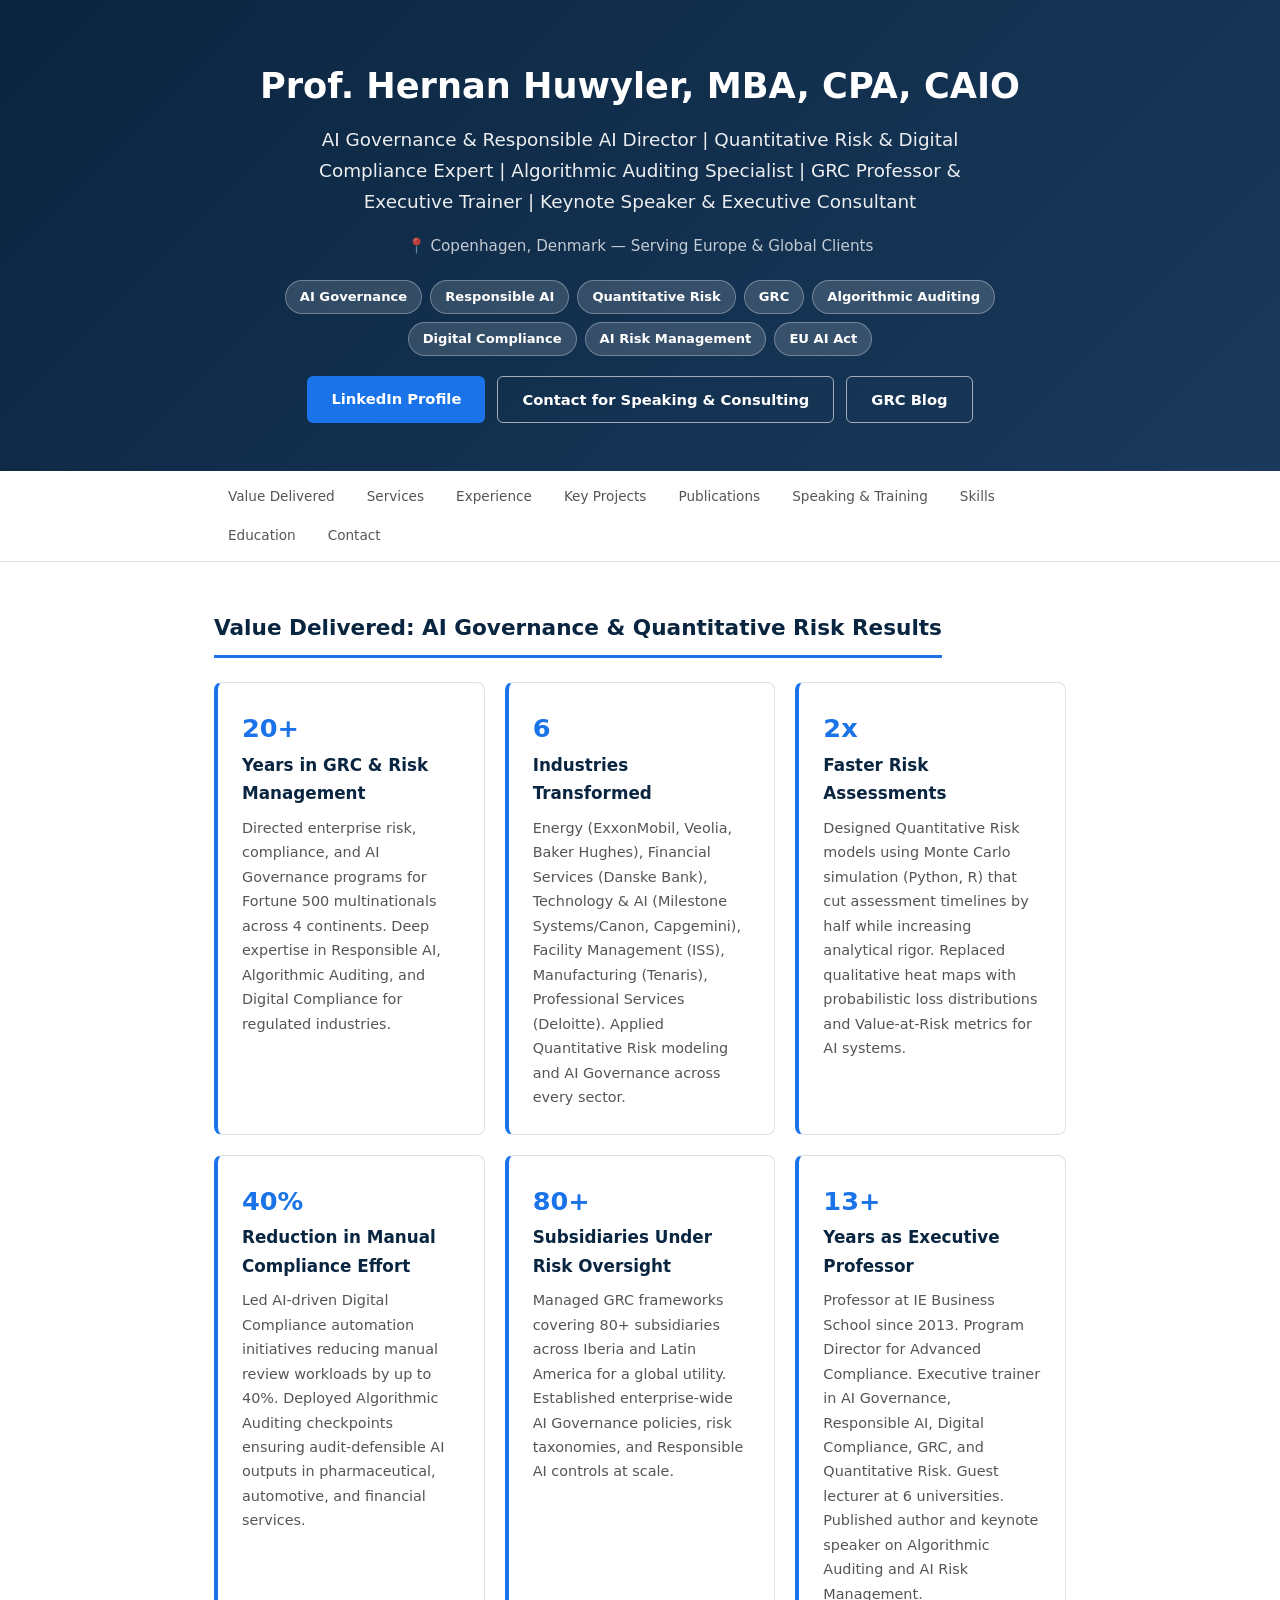
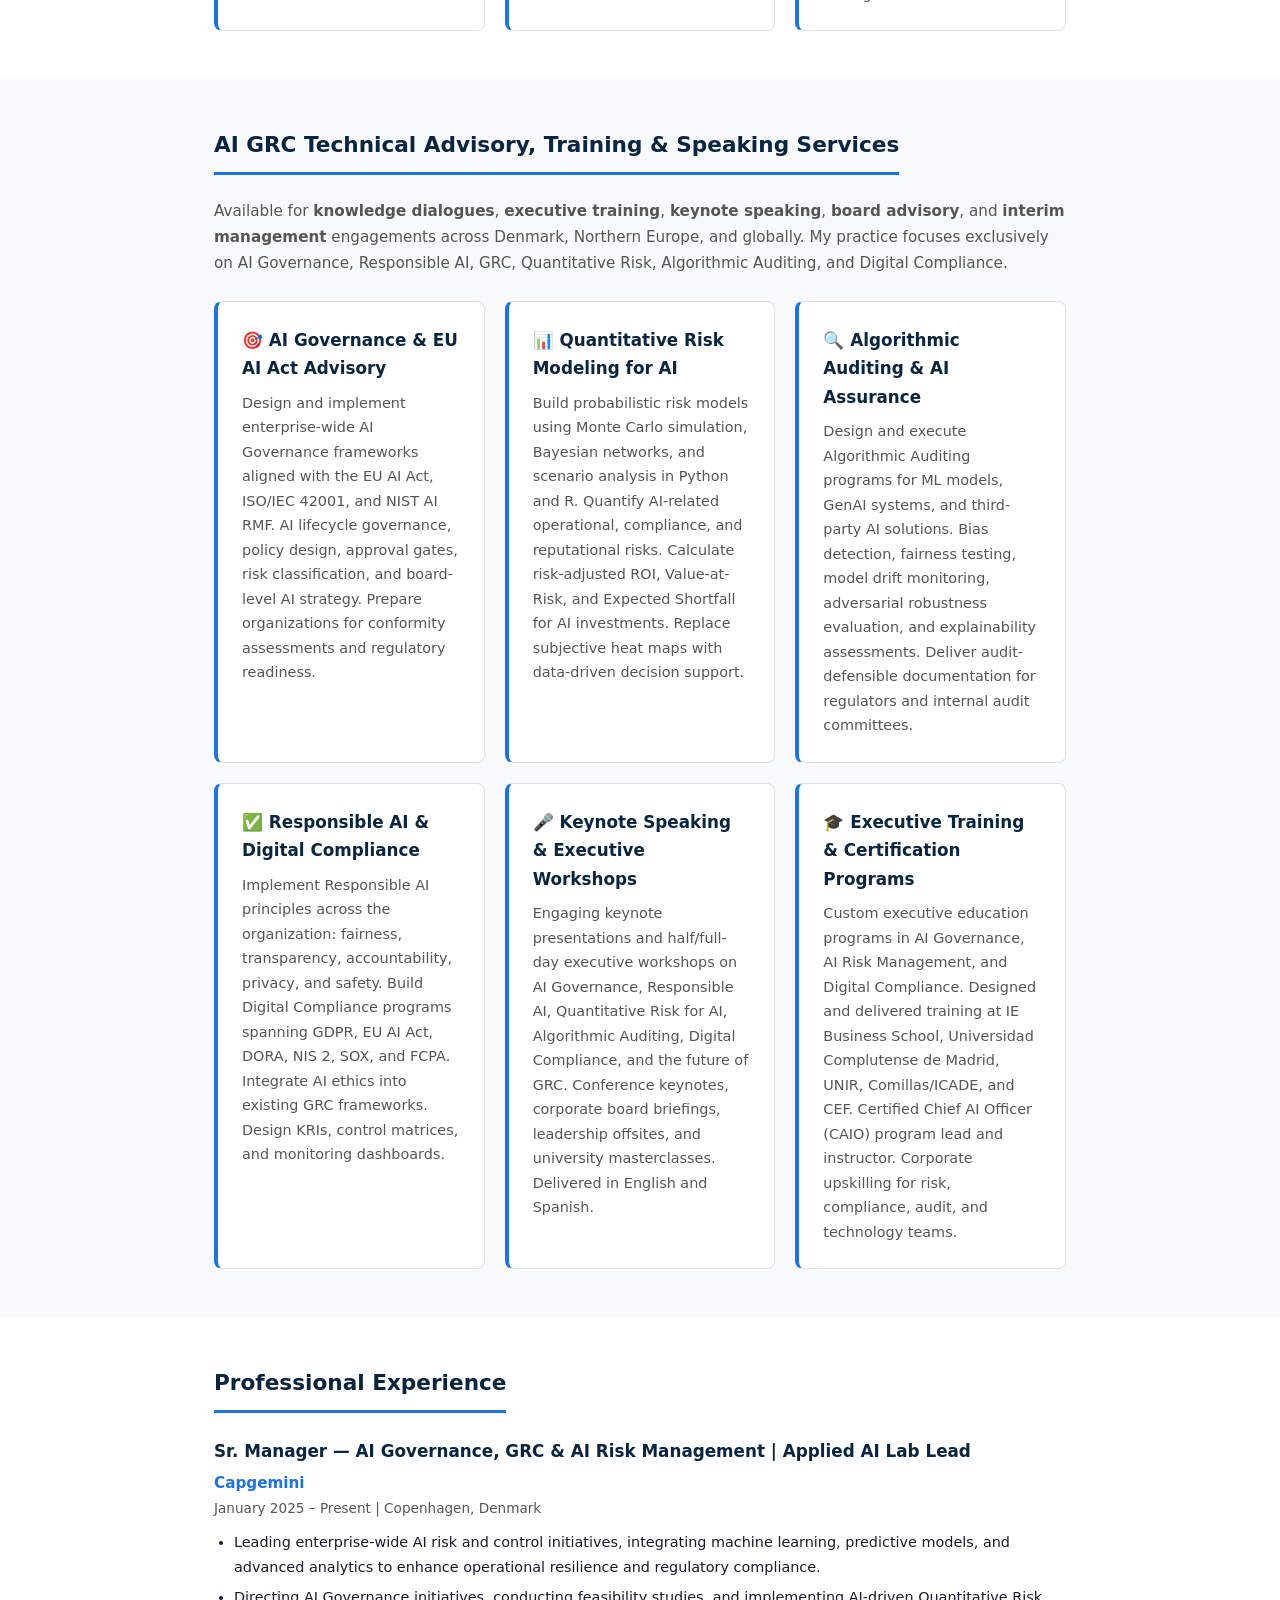
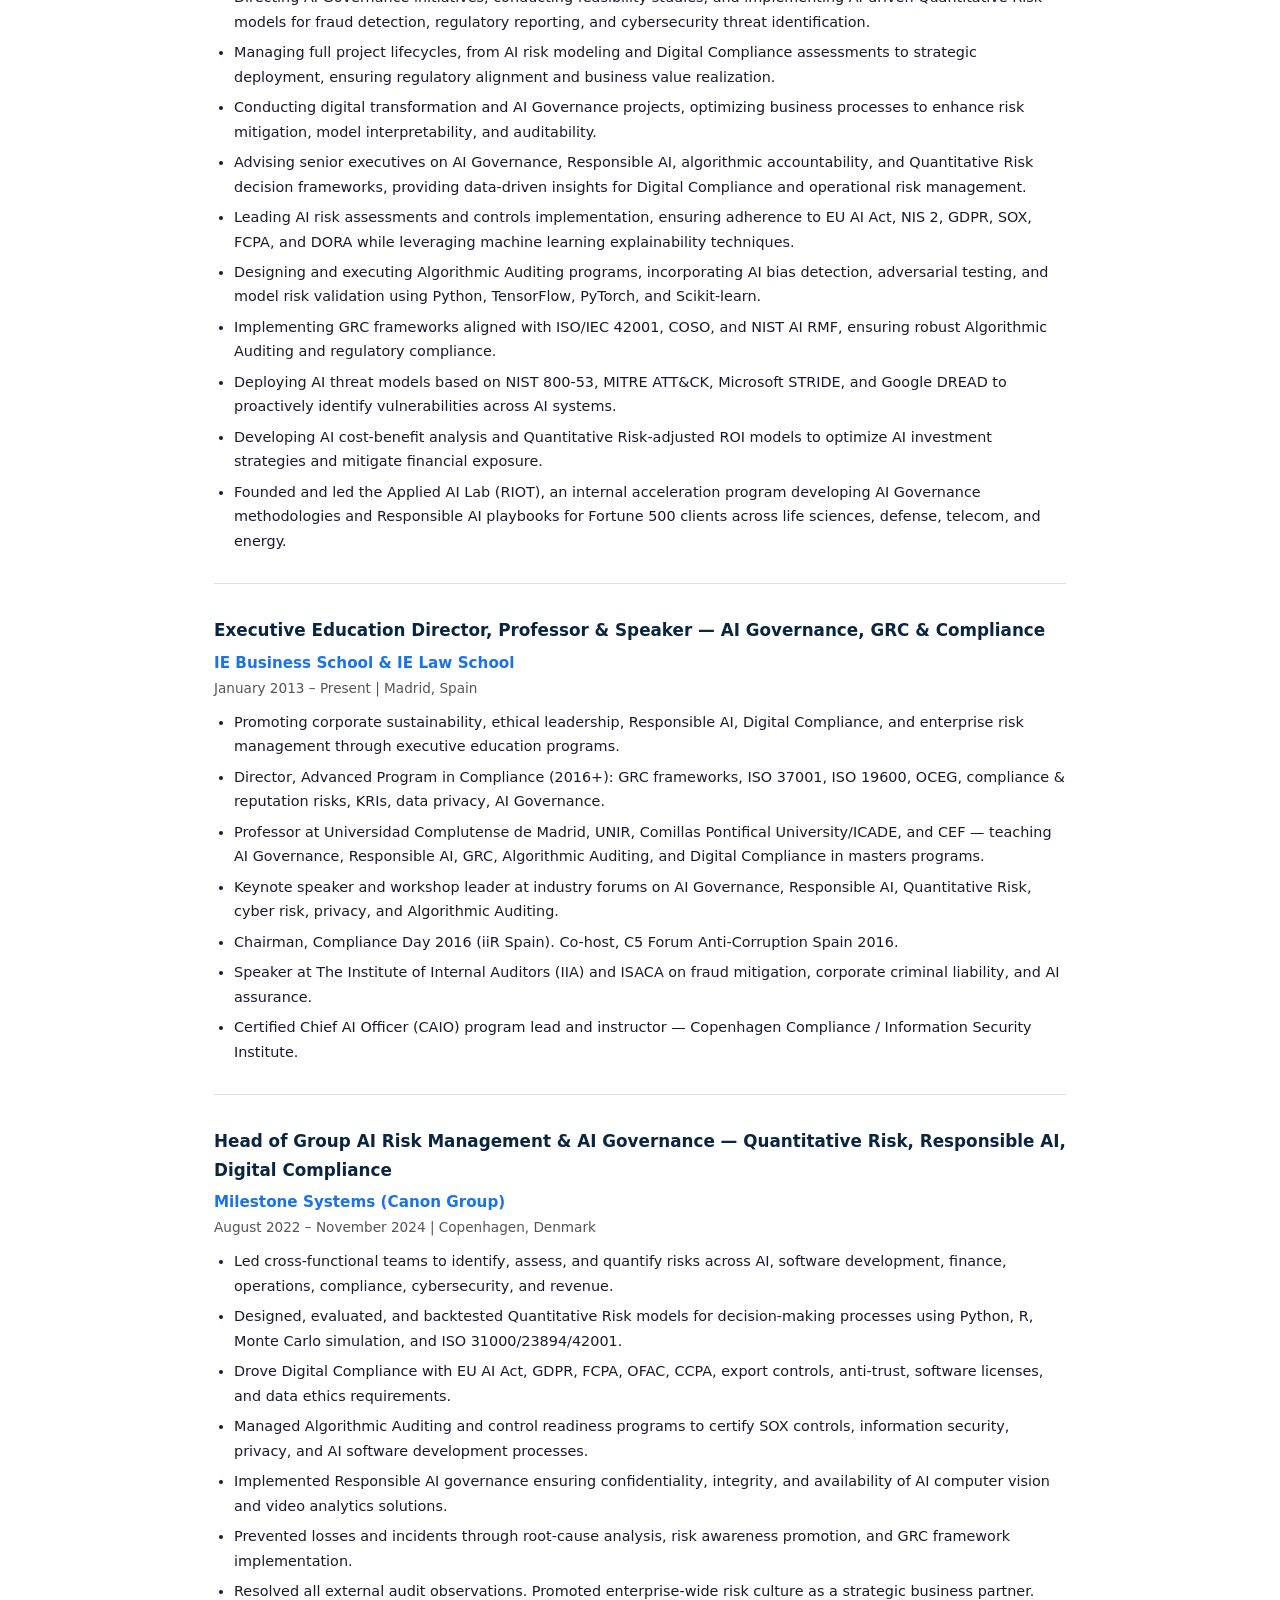
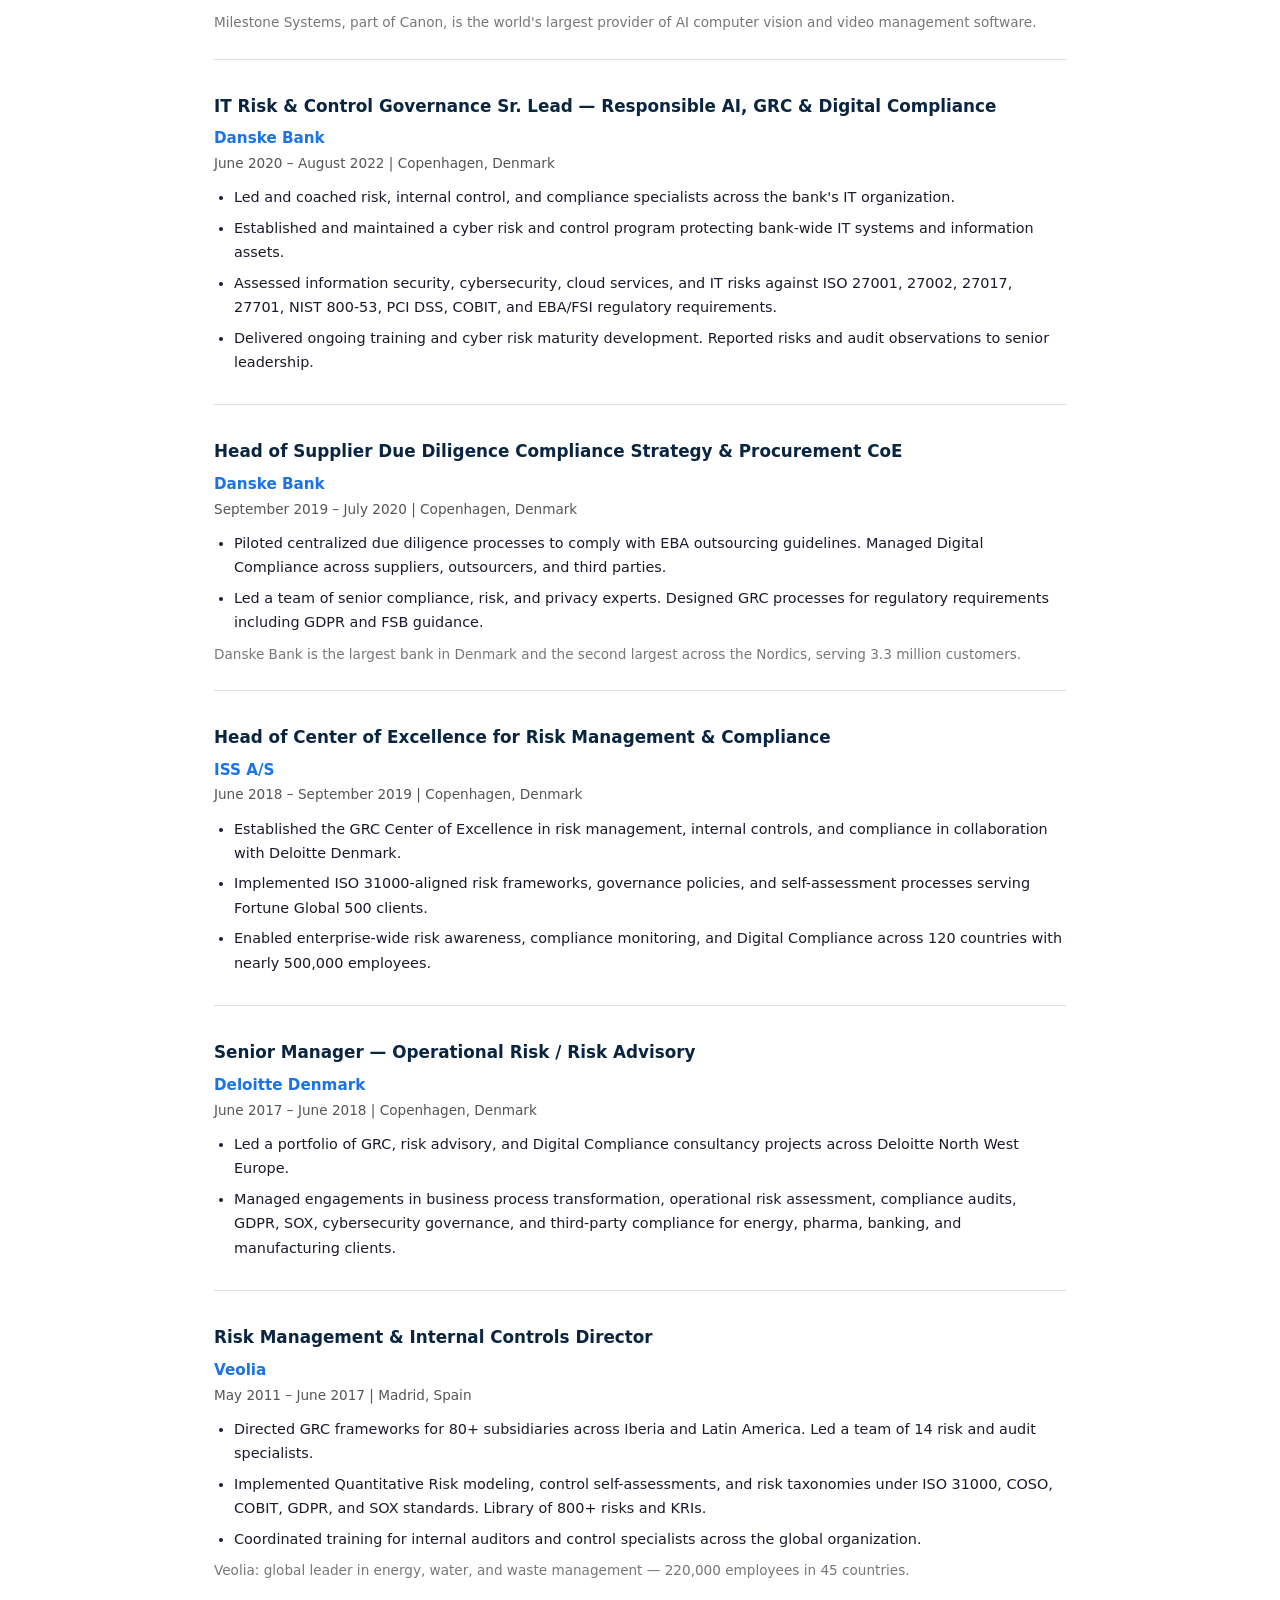
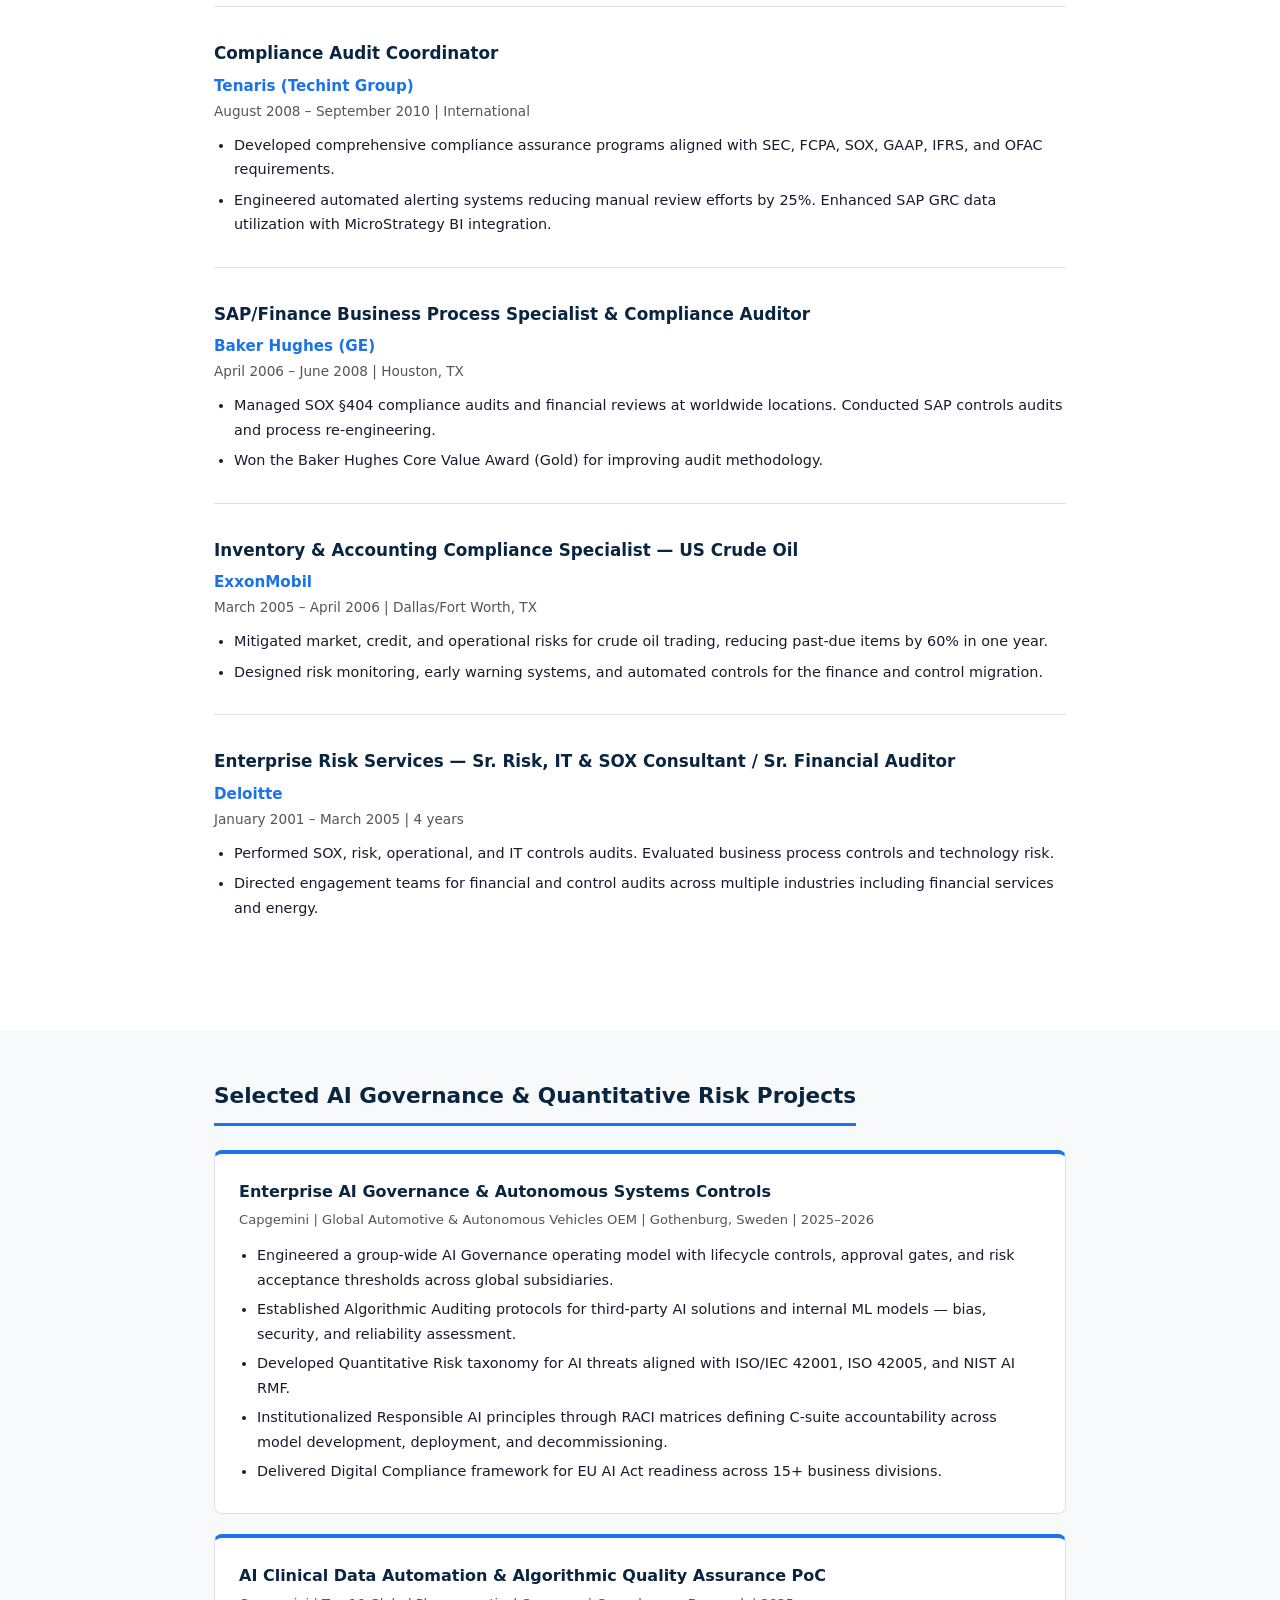
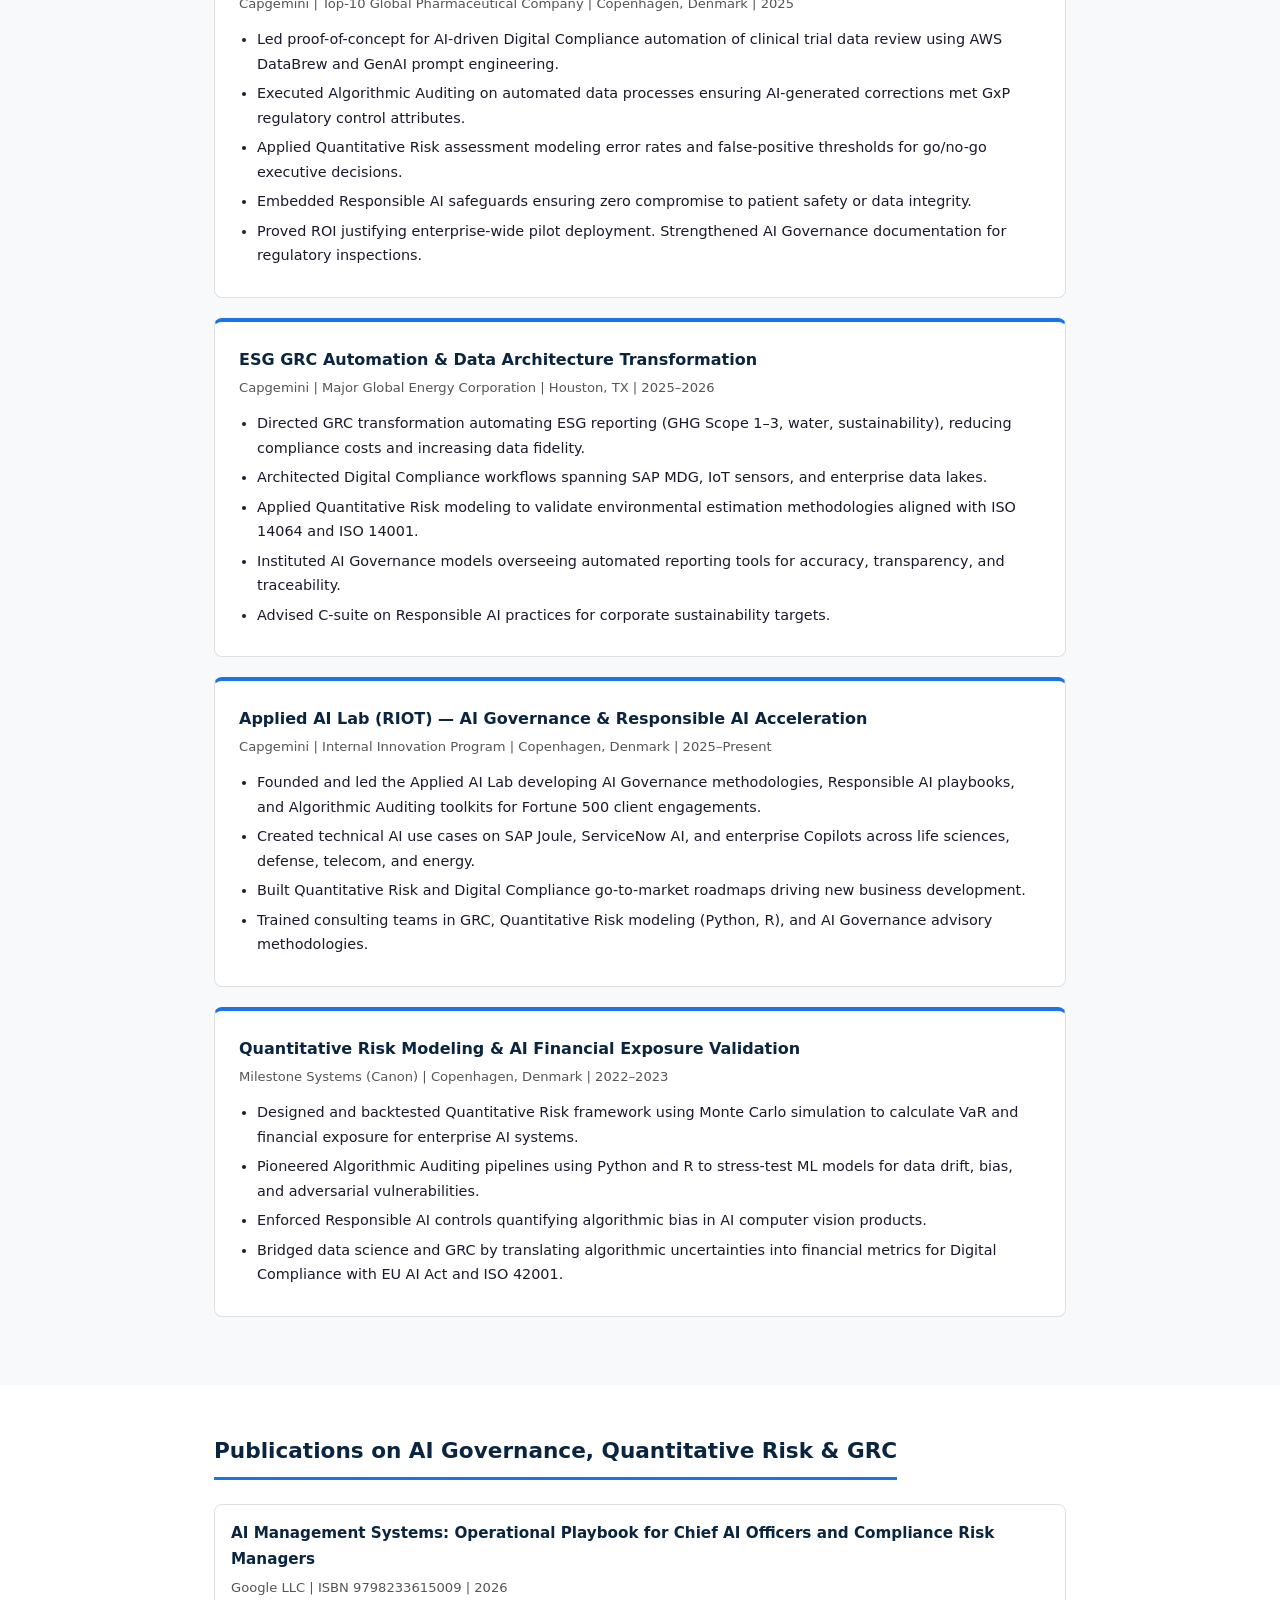
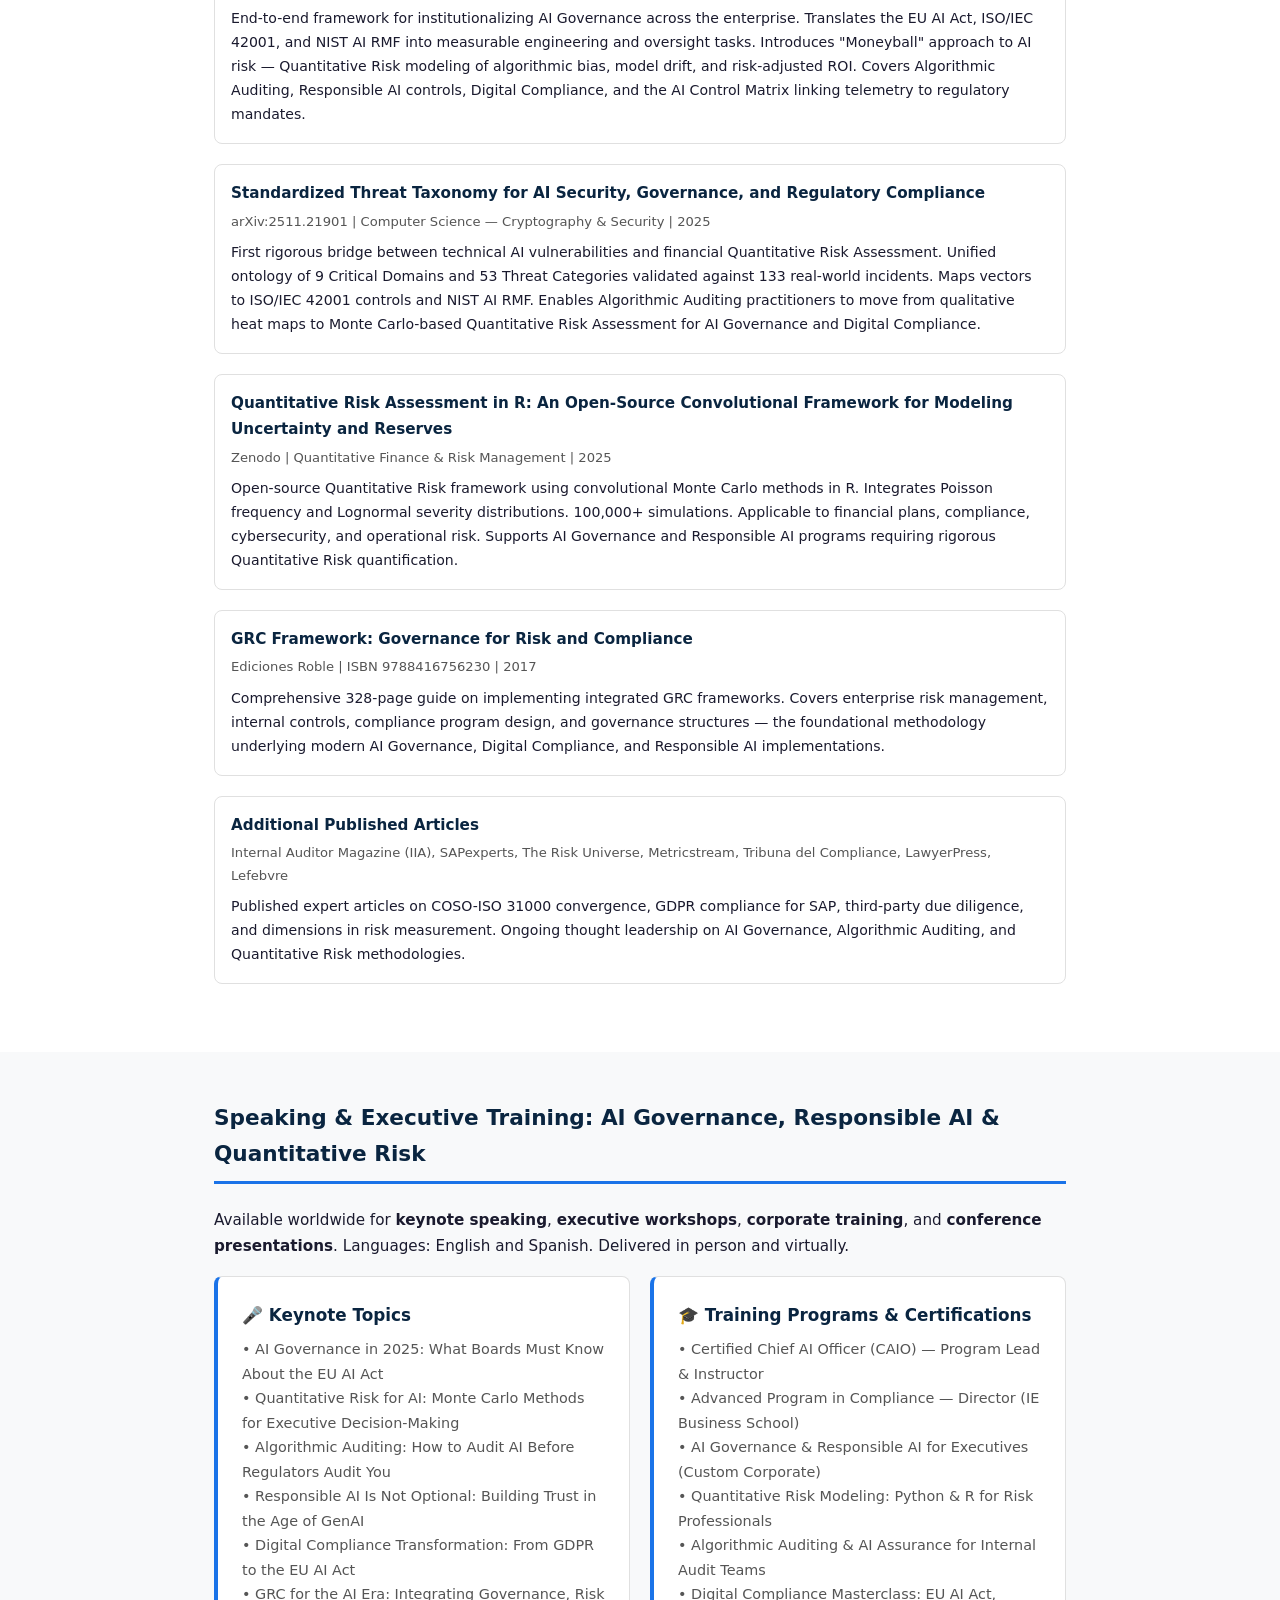
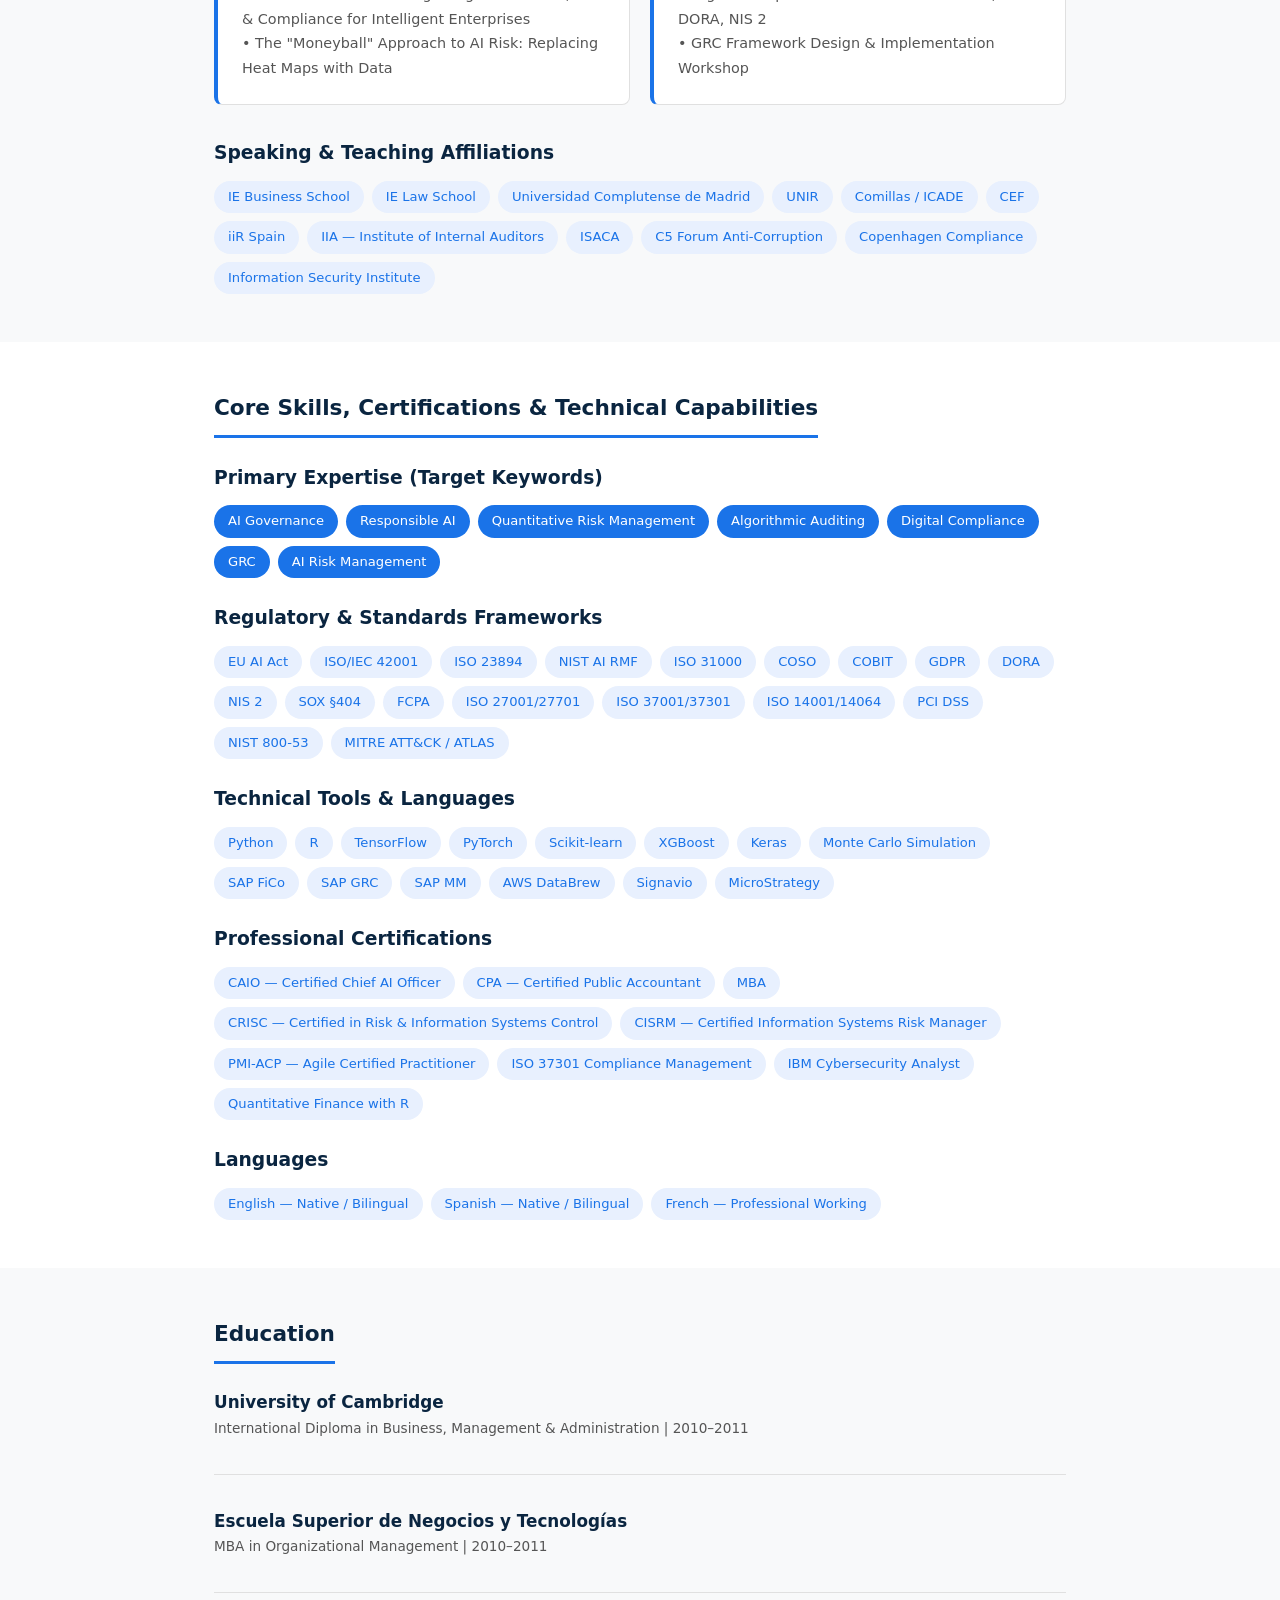
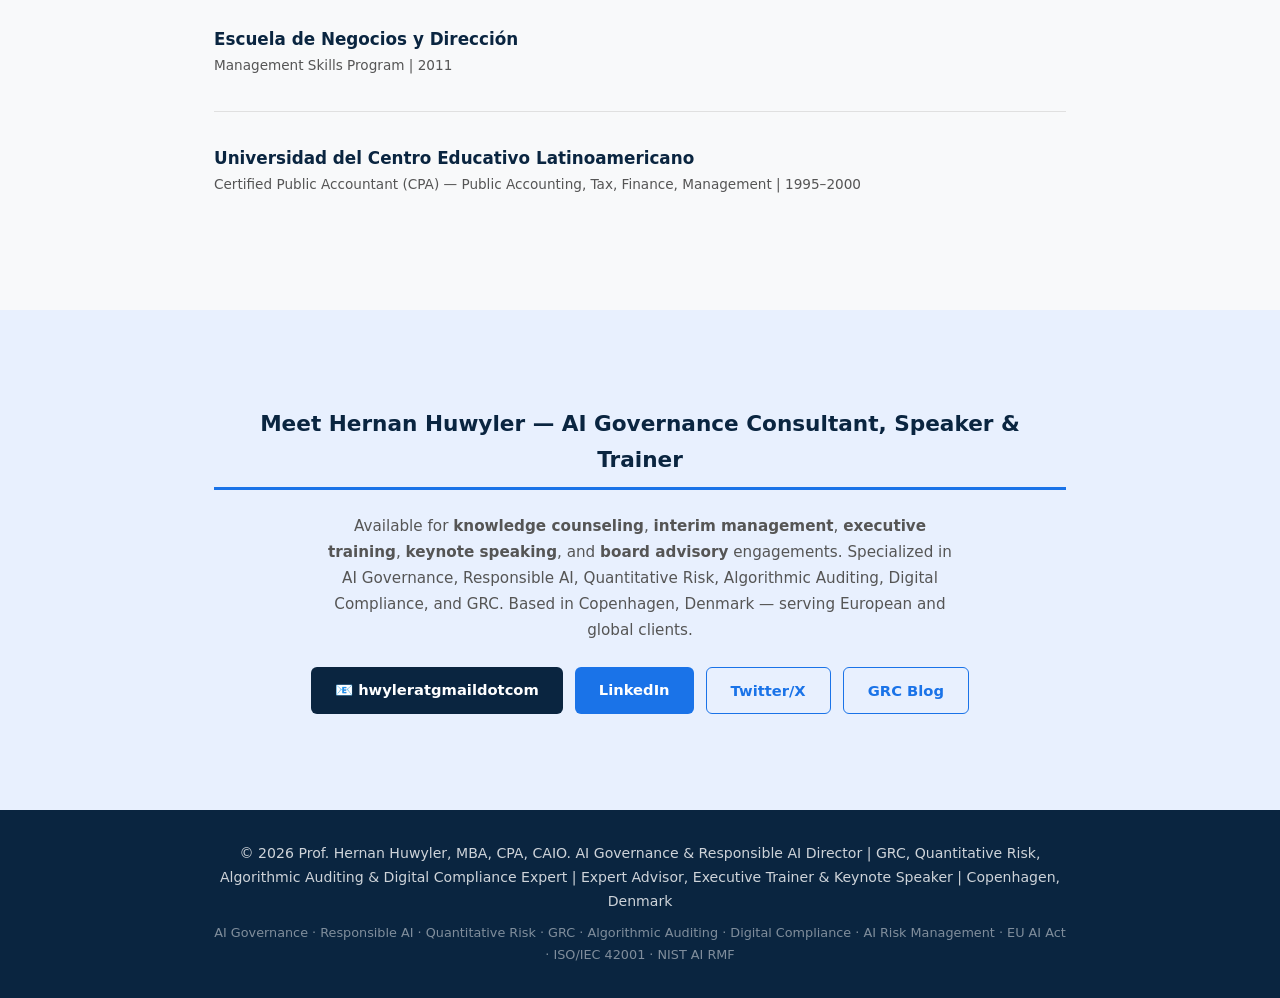
==== commit d382b5f9: "Update index.html" ====
--- a/index.html
+++ b/index.html
@@ -36,7 +36,7 @@
     "@context": "https://schema.org",
     "@type": "Person",
     "name": "Hernan Huwyler",
-    "alternateName": "Hernán Huwyler",
+    "alternateName": "Hernan Huwyler",
     "jobTitle": "AI Governance Director & Professor",
     "description": "AI Governance, Responsible AI, Quantitative Risk Management, Algorithmic Auditing, Digital Compliance, and GRC expert. Senior Manager at Capgemini. Professor at IE Business School. Certified Chief AI Officer (CAIO). Available as technical consultant, executive trainer, and keynote speaker.",
     "url": "https://hernanhuwyler.github.io",
@@ -46,7 +46,7 @@
       "https://mydailyexecutive.blogspot.com"
     ],
     "image": "",
-    "email": "hernan.huwyler@gmail.com",
+    "email": "hwyler (at) gmail (dot) com",
     "alumniOf": [
       {
         "@type": "CollegeOrUniversity",
@@ -142,7 +142,7 @@
 
     <div class="cta-row">
       <a href="https://www.linkedin.com/in/hernanwyler" class="cta cta-primary">LinkedIn Profile</a>
-      <a href="mailto:hernan.huwyler@gmail.com" class="cta cta-outline">Contact for Speaking &amp; Consulting</a>
+      <a href="mailto:hwyleratgmaildotcom" class="cta cta-outline">Contact for Speaking &amp; Consulting</a>
       <a href="https://mydailyexecutive.blogspot.com" class="cta cta-outline">GRC Blog</a>
     </div>
   </div>
@@ -734,7 +734,7 @@
       Available for <strong>knowledge counseling</strong>, <strong>interim management</strong>, <strong>executive training</strong>, <strong>keynote speaking</strong>, and <strong>board advisory</strong> engagements. Specialized in AI Governance, Responsible AI, Quantitative Risk, Algorithmic Auditing, Digital Compliance, and GRC. Based in Copenhagen, Denmark — serving European and global clients.
     </p>
     <div class="cta-row" style="justify-content:center;">
-      <a href="mailto:hernan.huwyler@gmail.com" class="cta cta-primary" style="background:#0a2540;">📧 hernan.huwyler@gmail.com</a>
+      <a href="mailto:hwyleratgmaildotcom" class="cta cta-primary" style="background:#0a2540;">📧 hwyleratgmaildotcom</a>
       <a href="https://www.linkedin.com/in/hernanwyler" class="cta cta-primary">LinkedIn</a>
       <a href="https://twitter.com/hewyler" class="cta cta-outline" style="border-color:var(--accent); color:var(--accent);">Twitter/X</a>
       <a href="https://mydailyexecutive.blogspot.com" class="cta cta-outline" style="border-color:var(--accent); color:var(--accent);">GRC Blog</a>
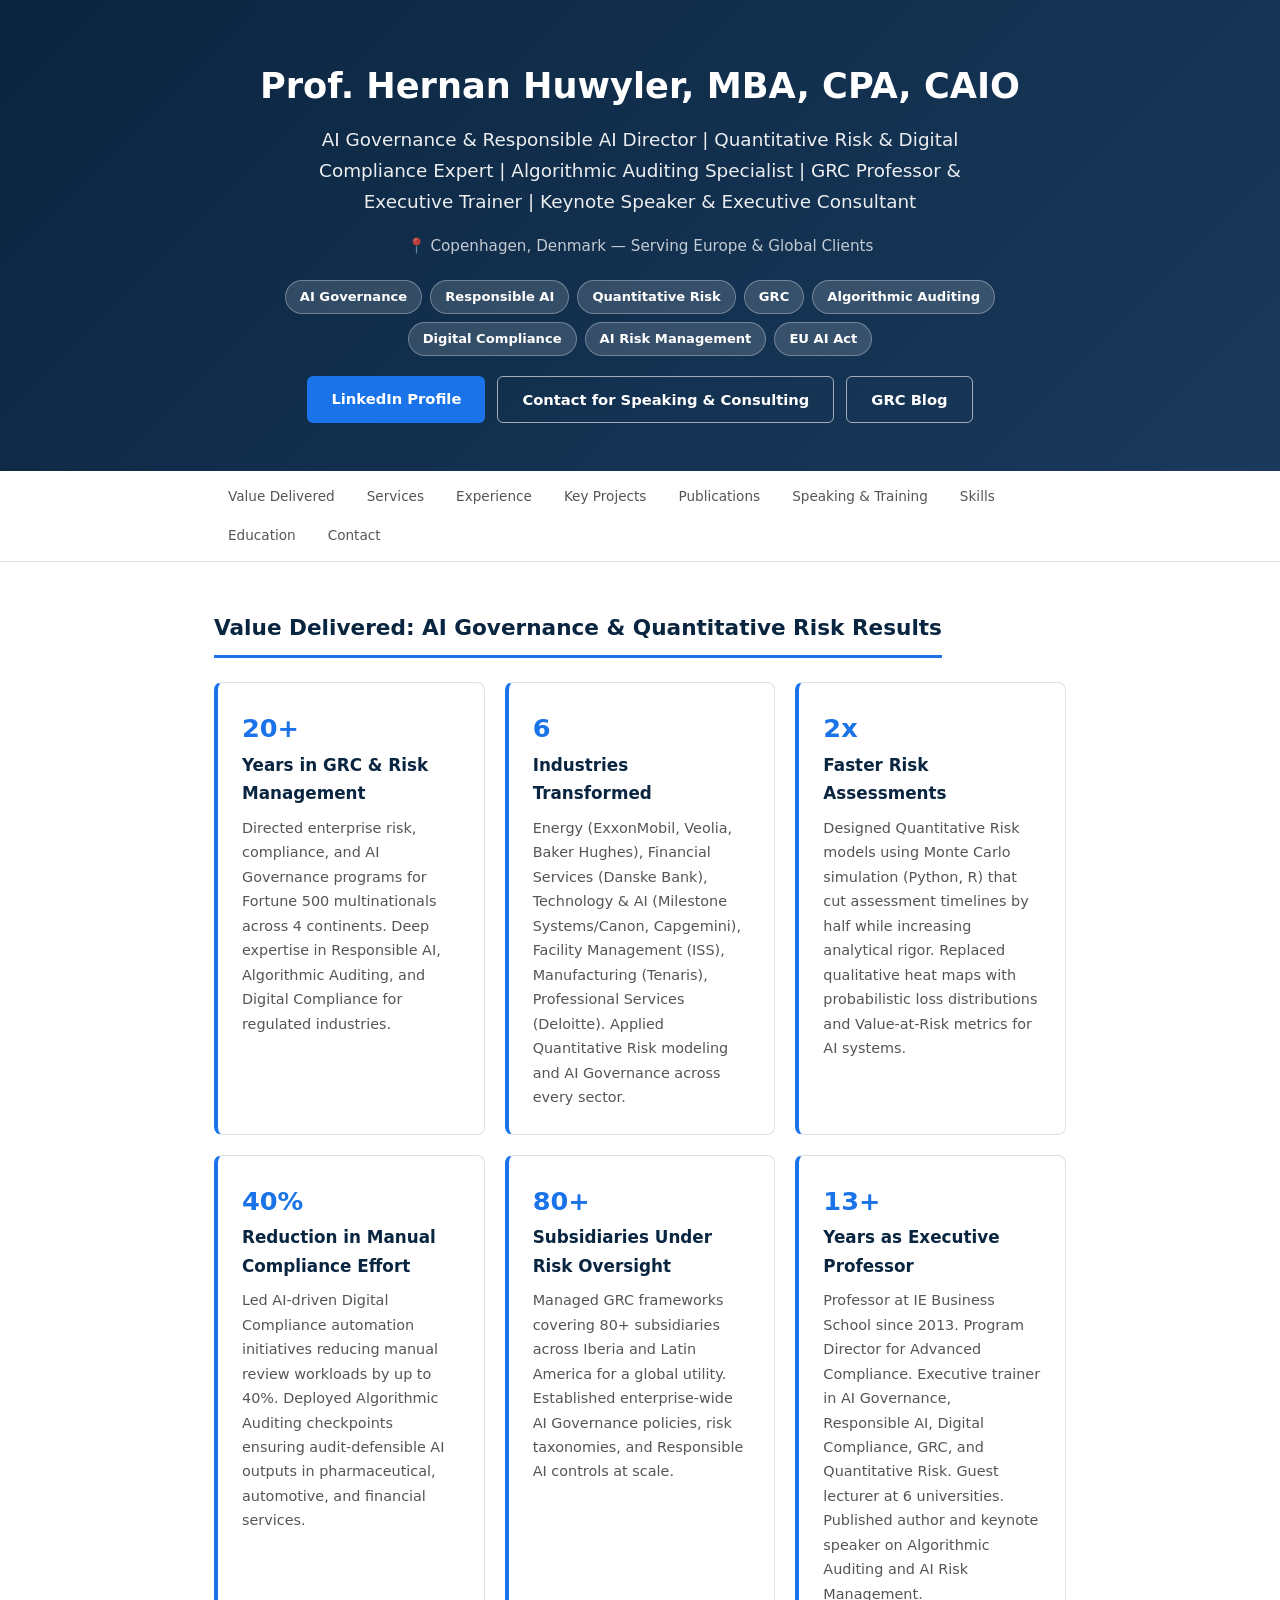
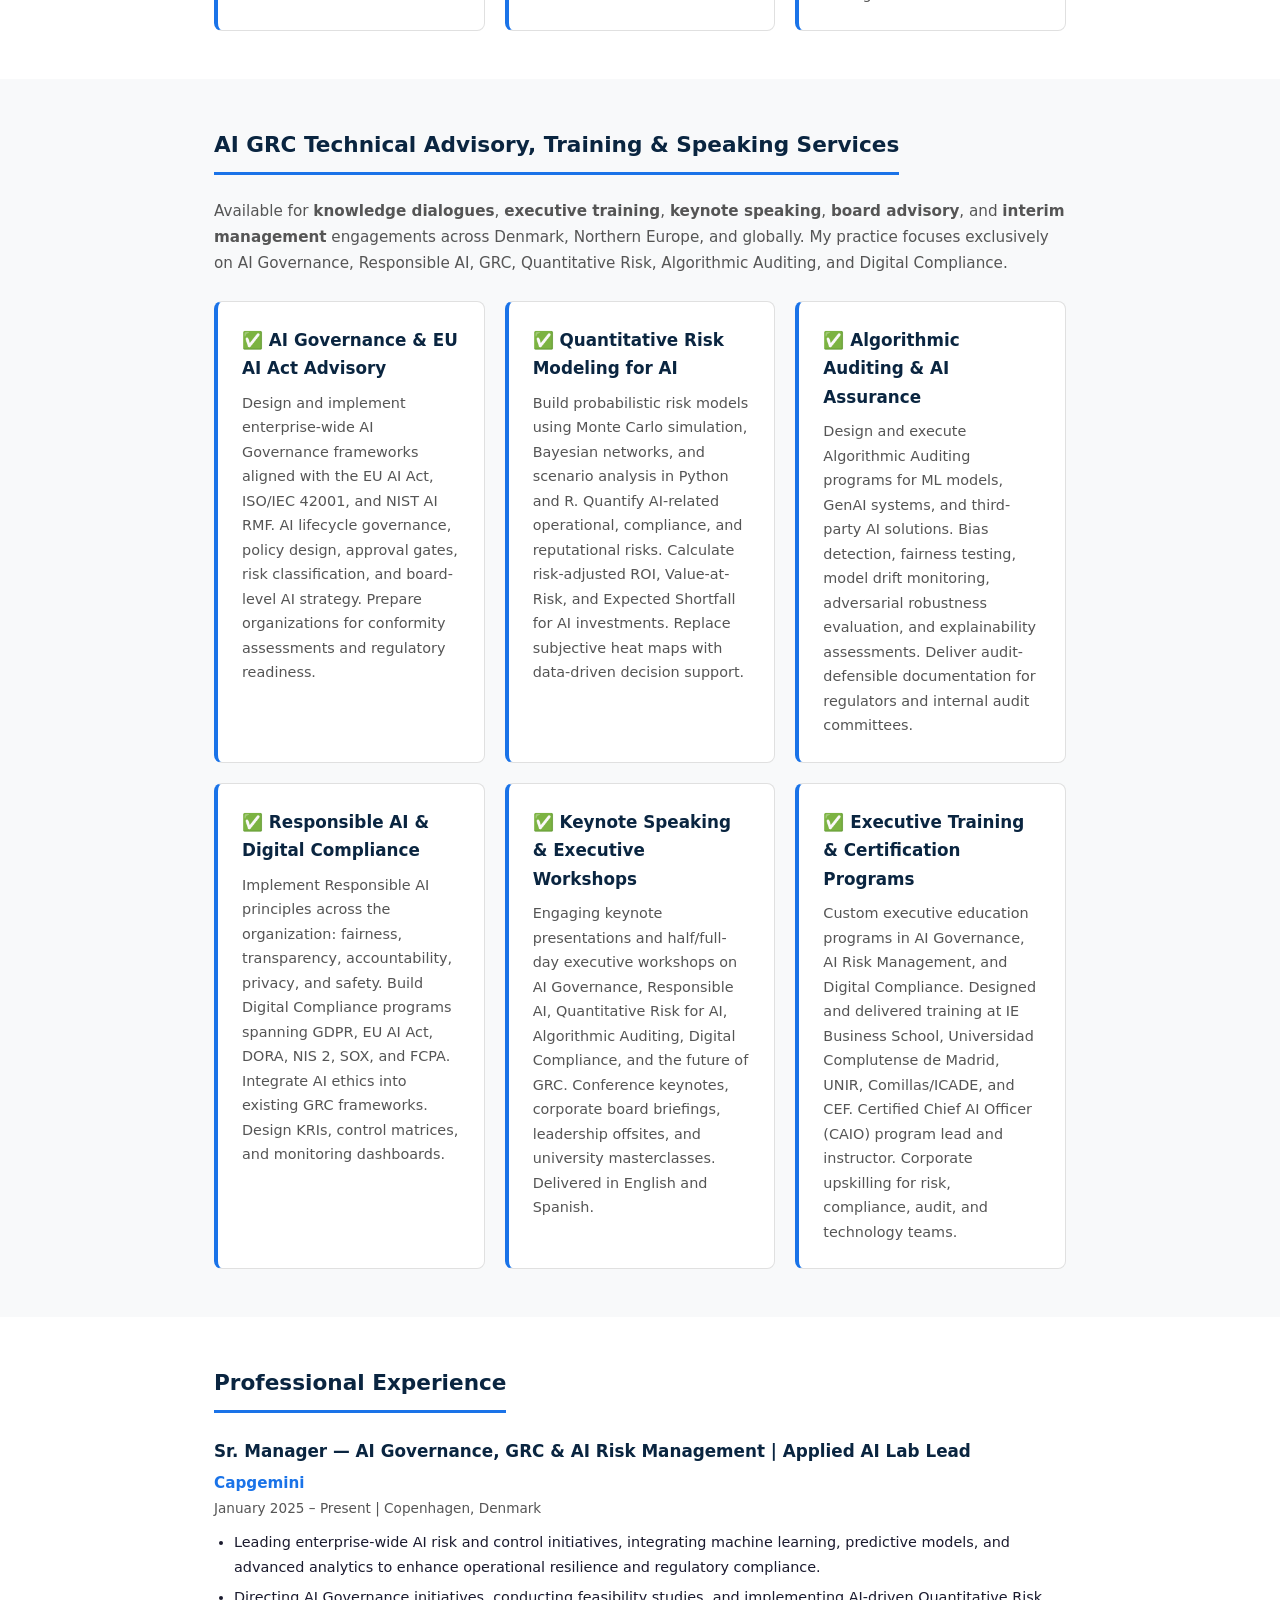
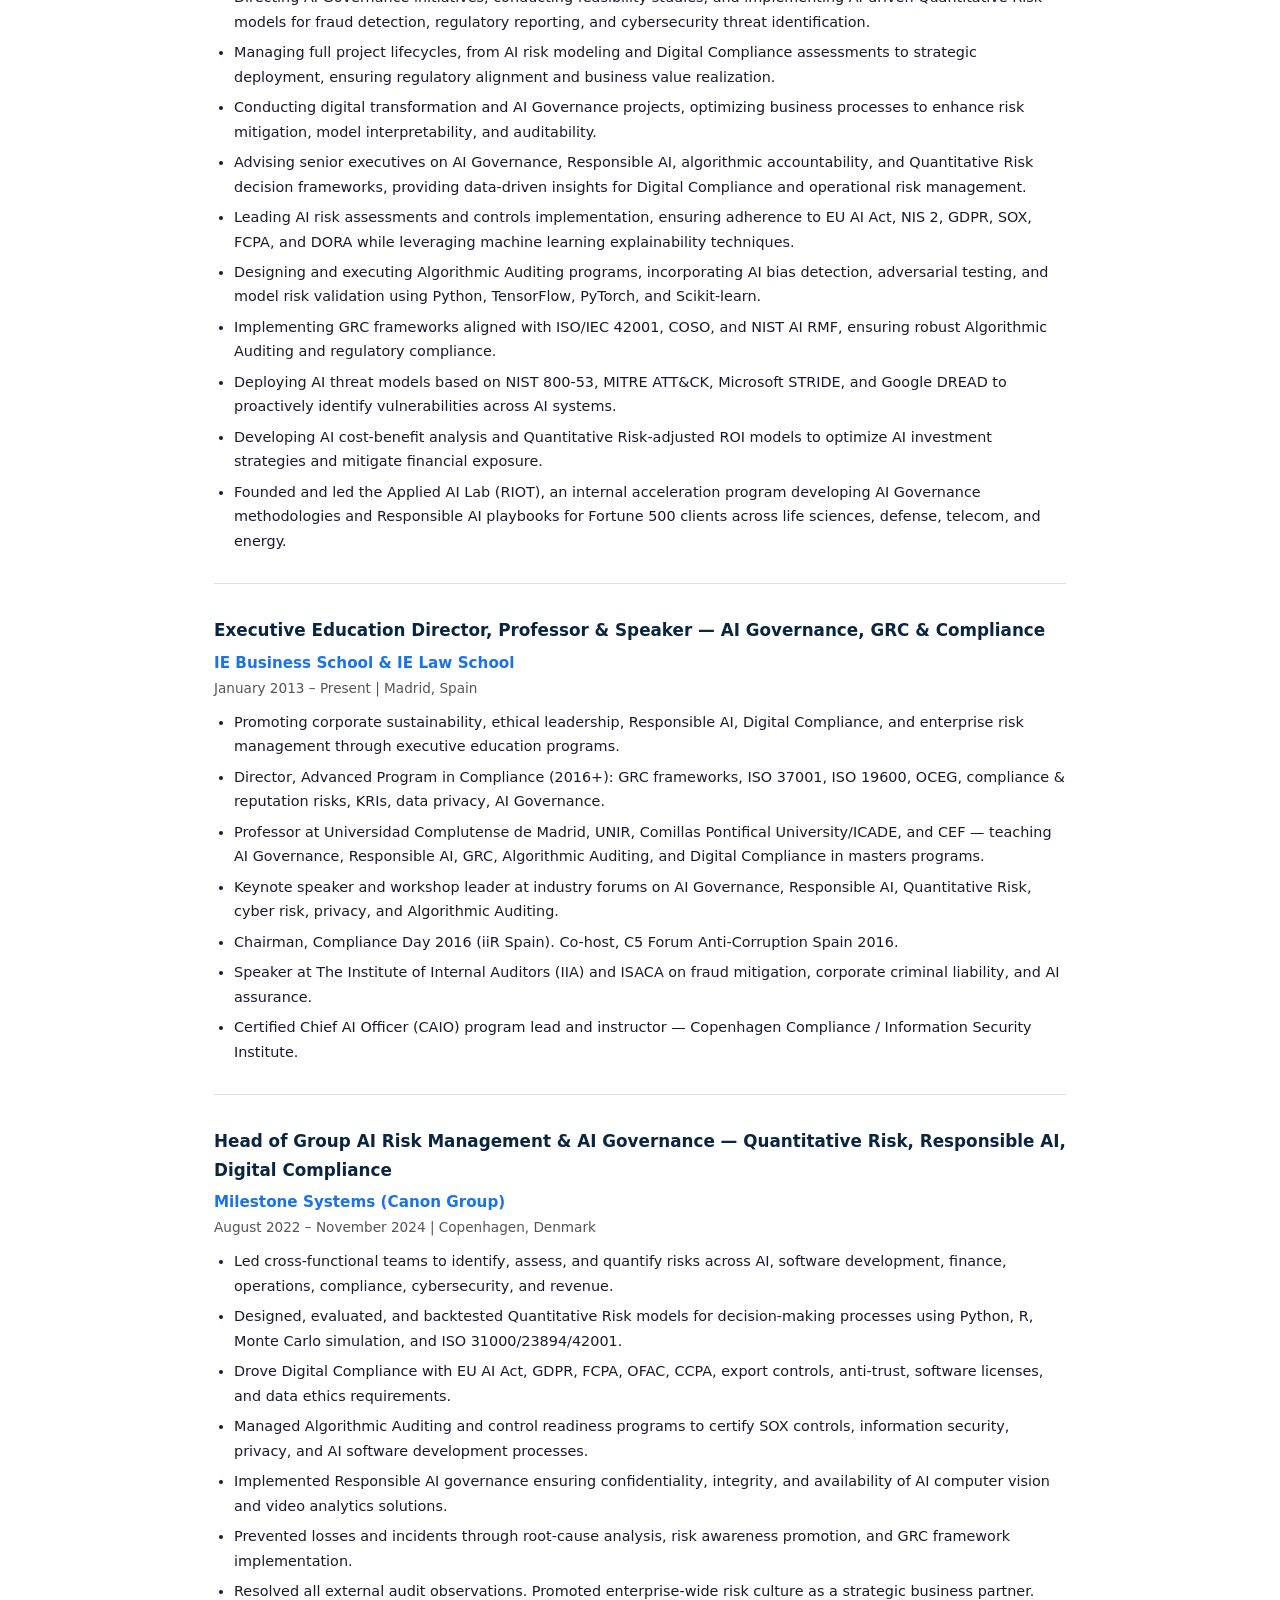
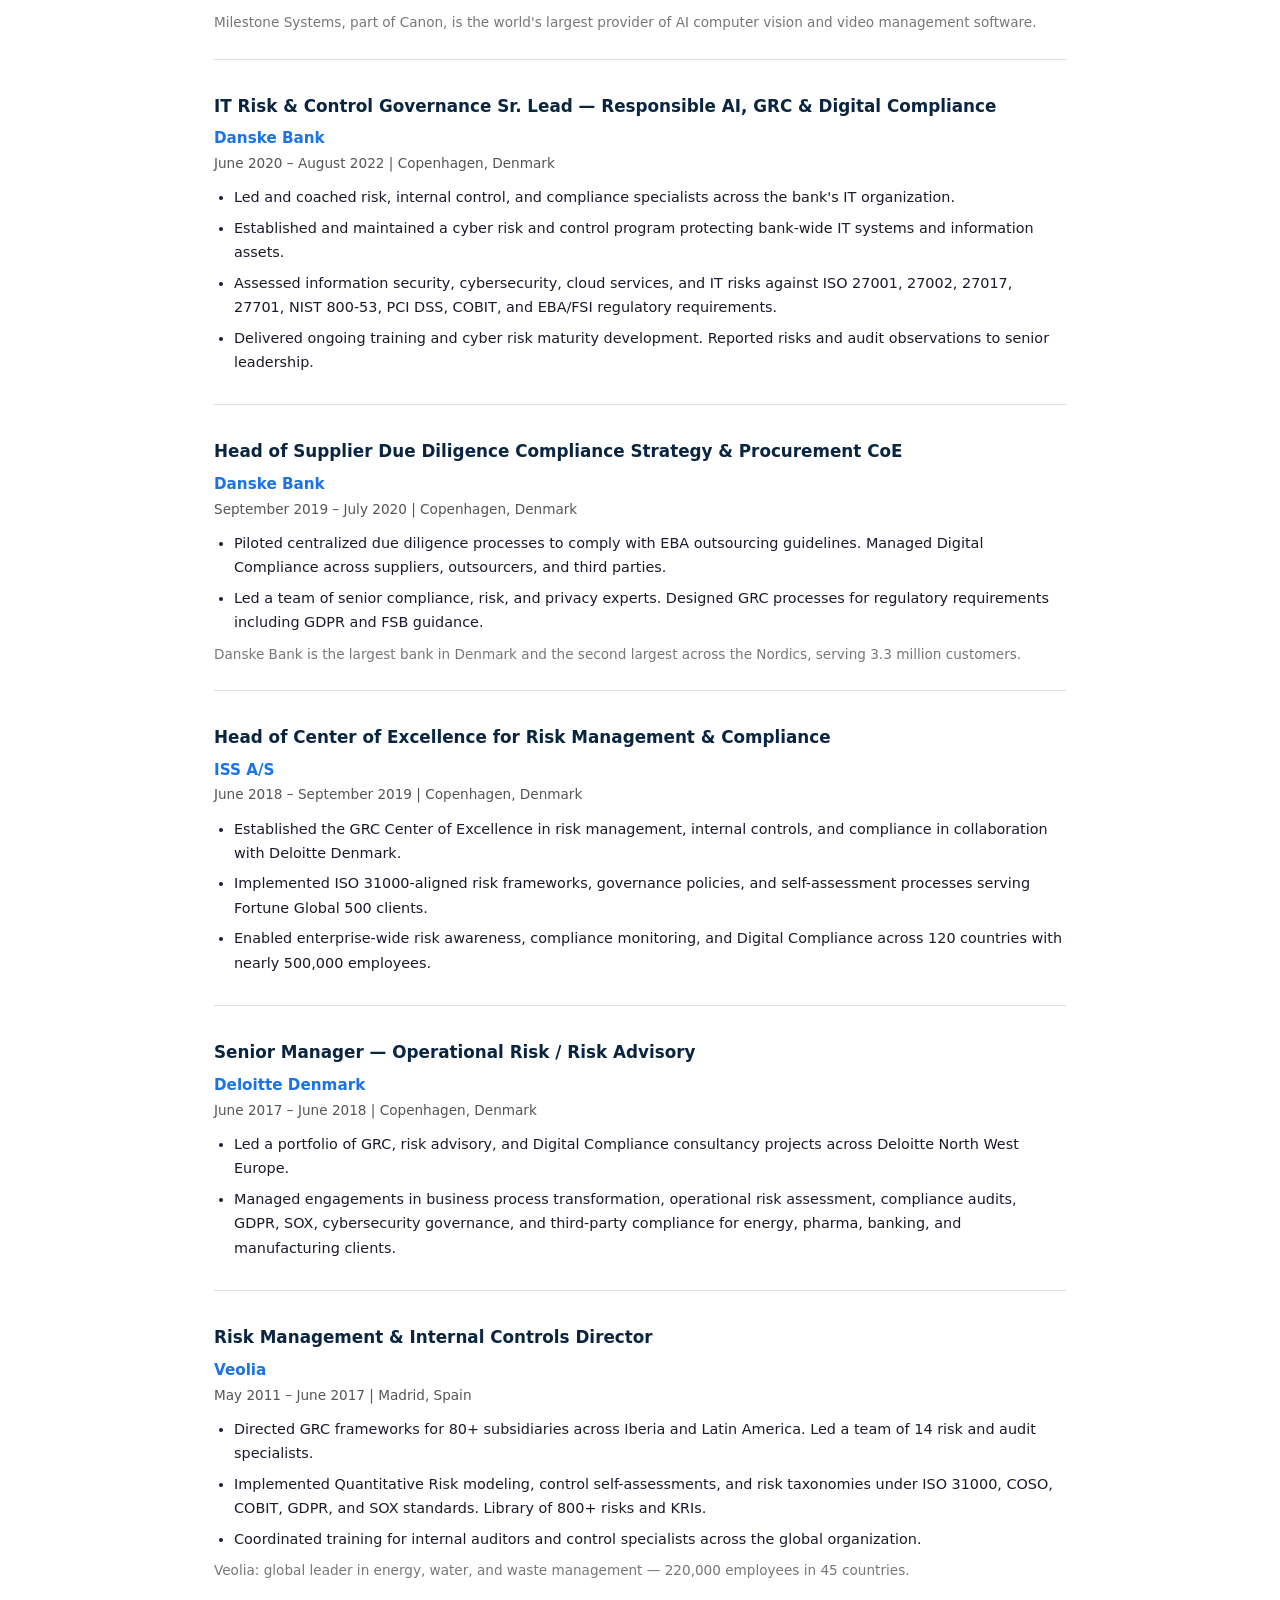
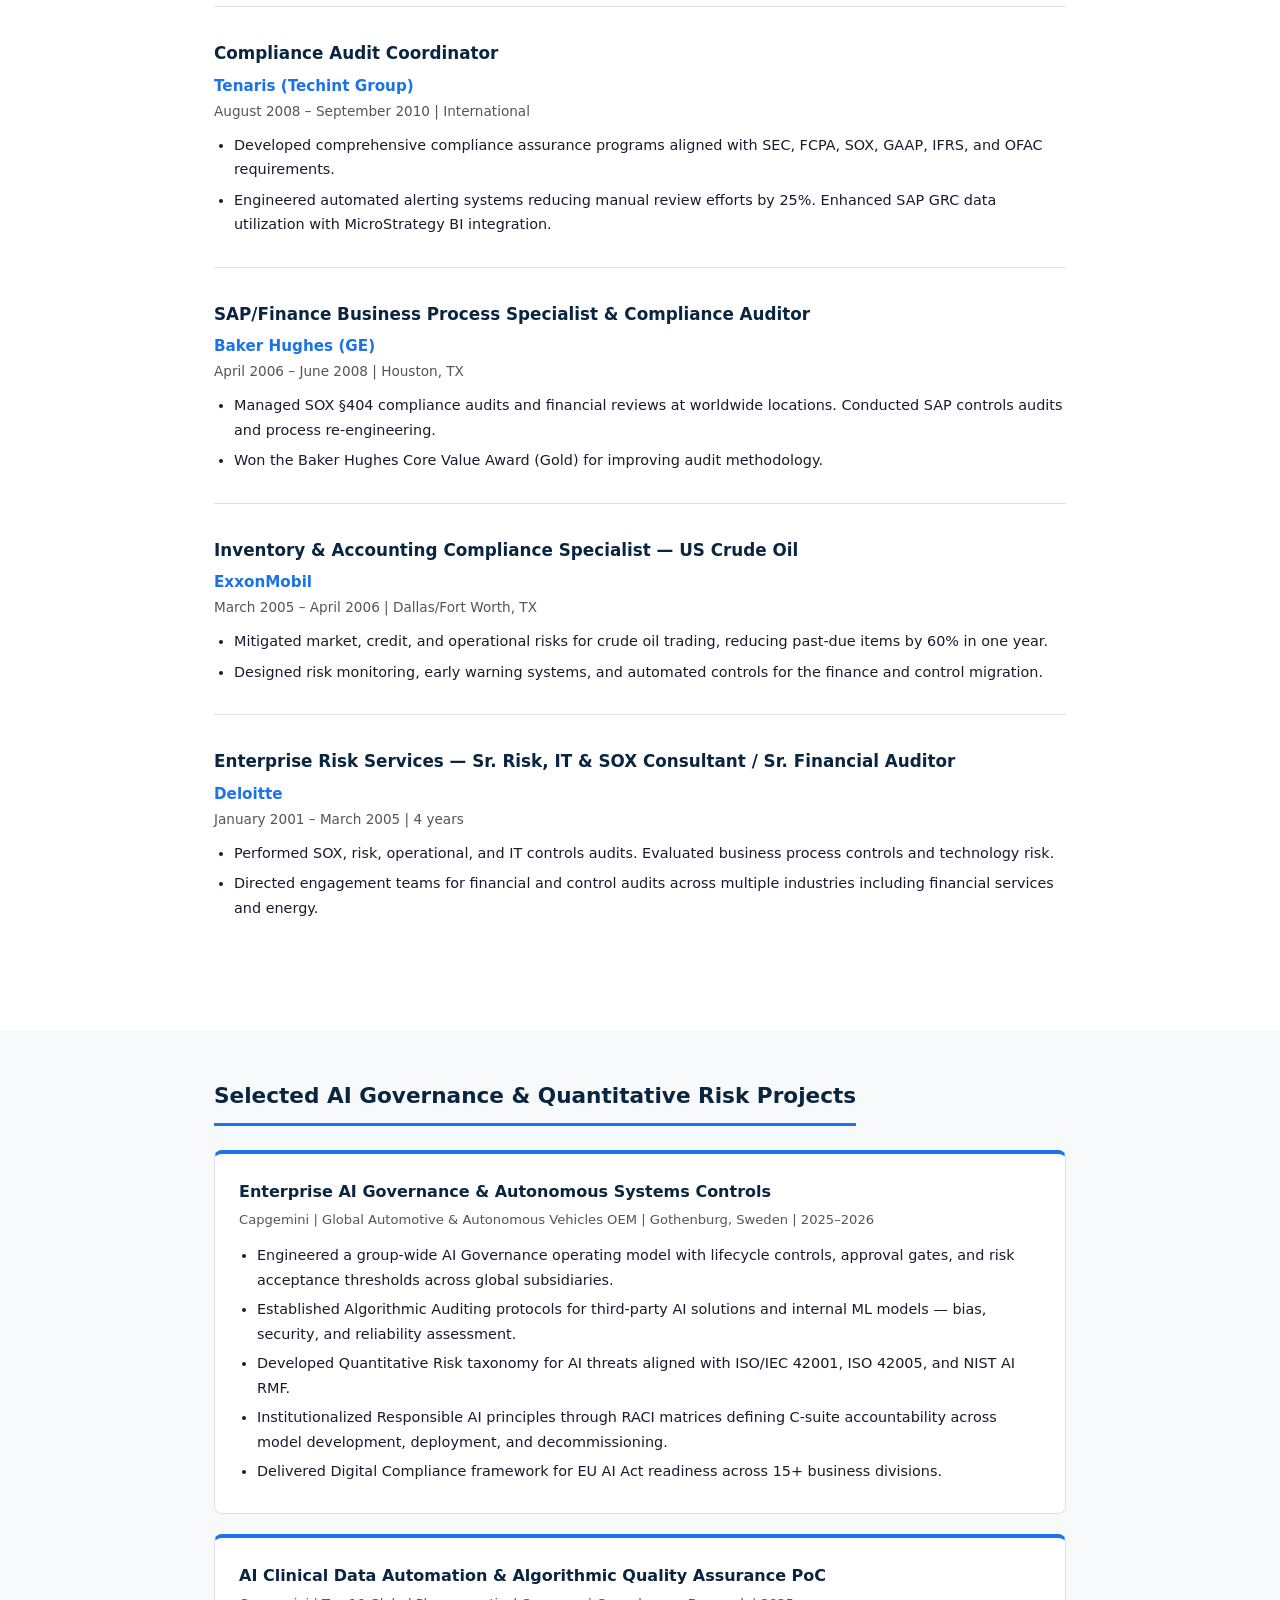
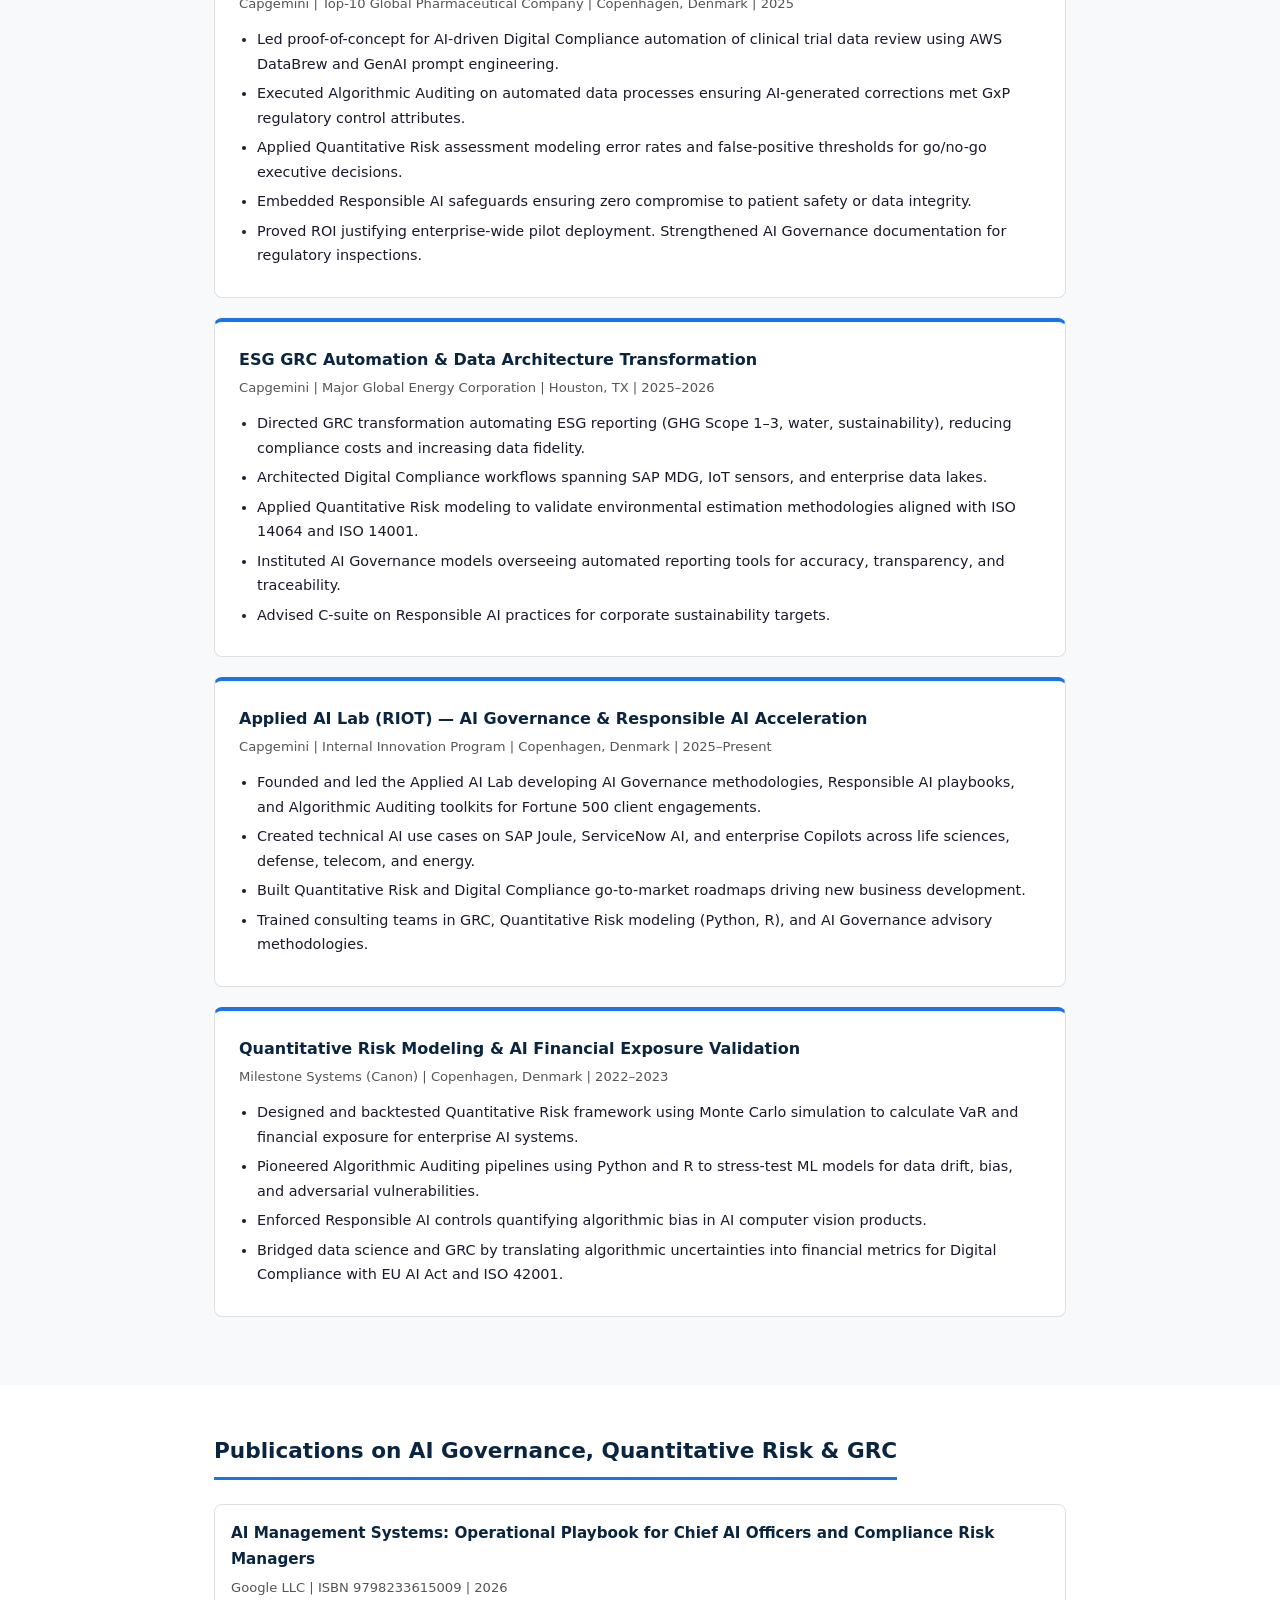
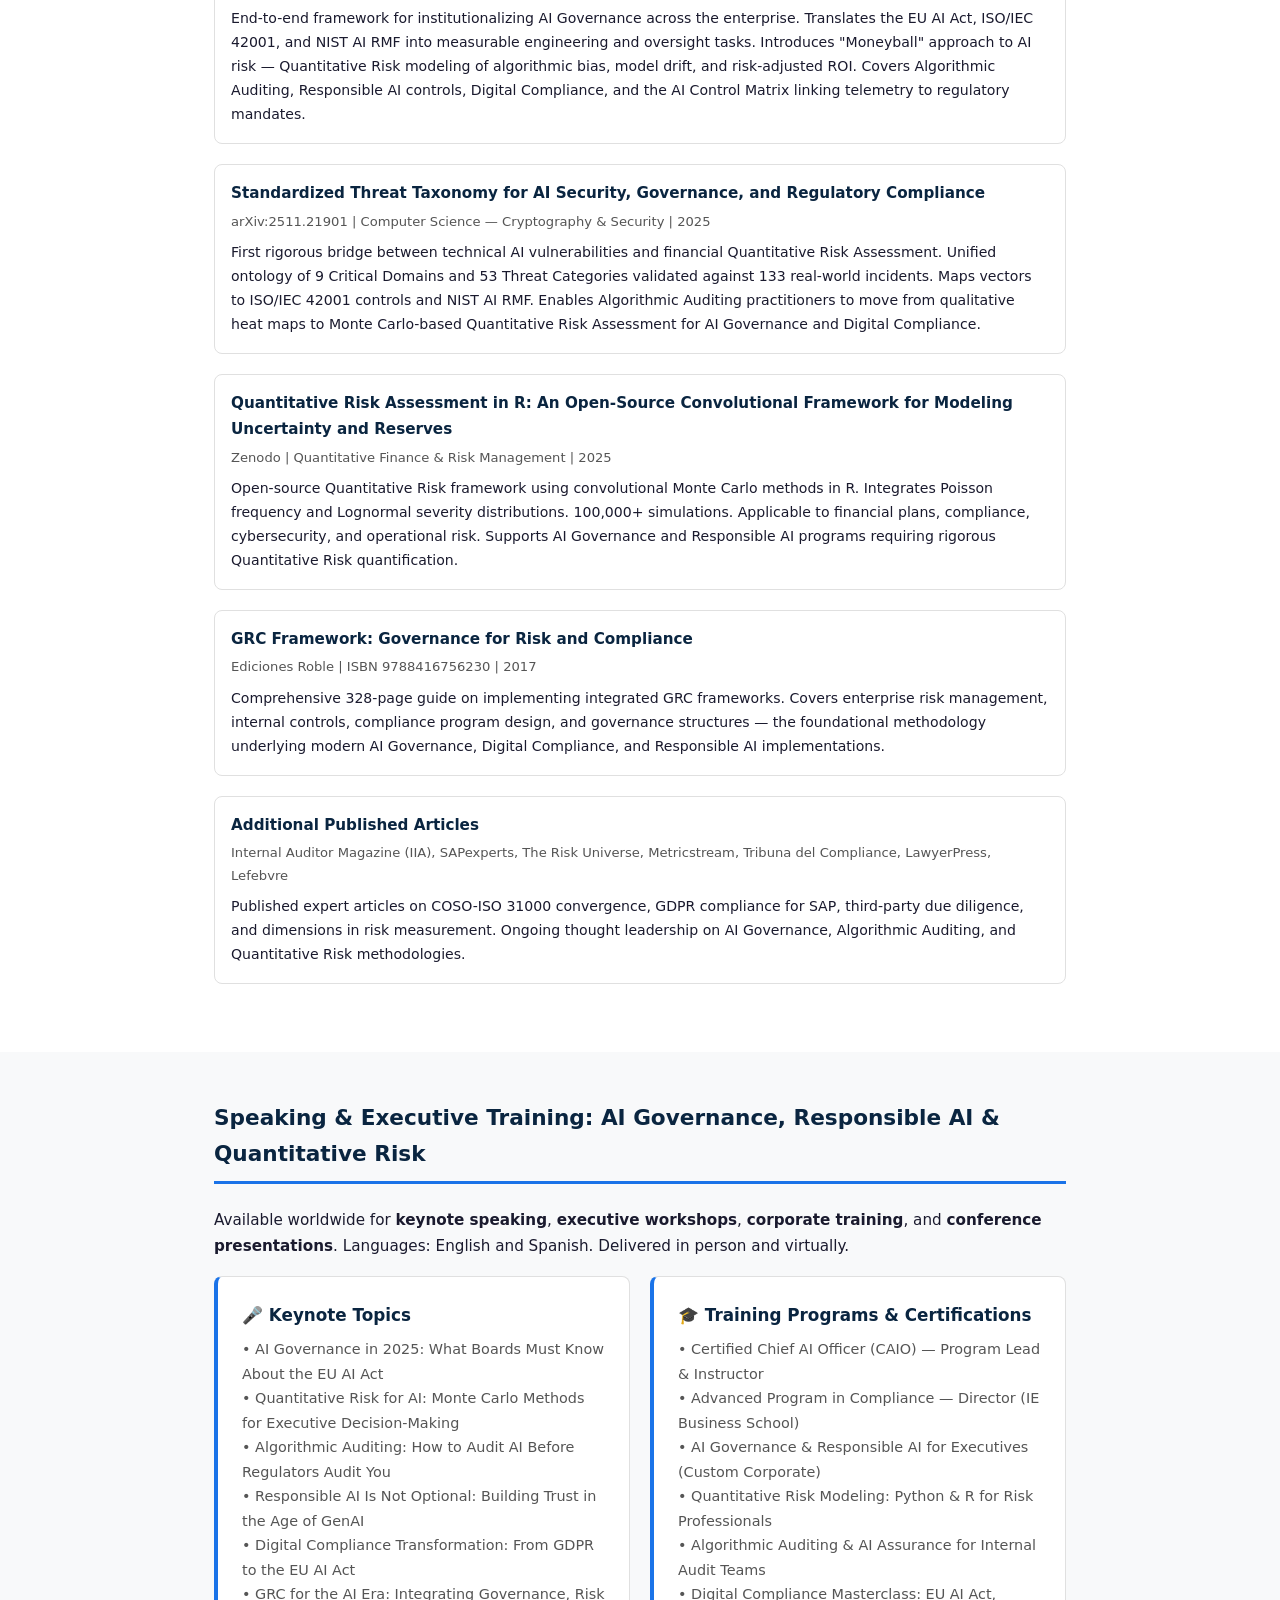
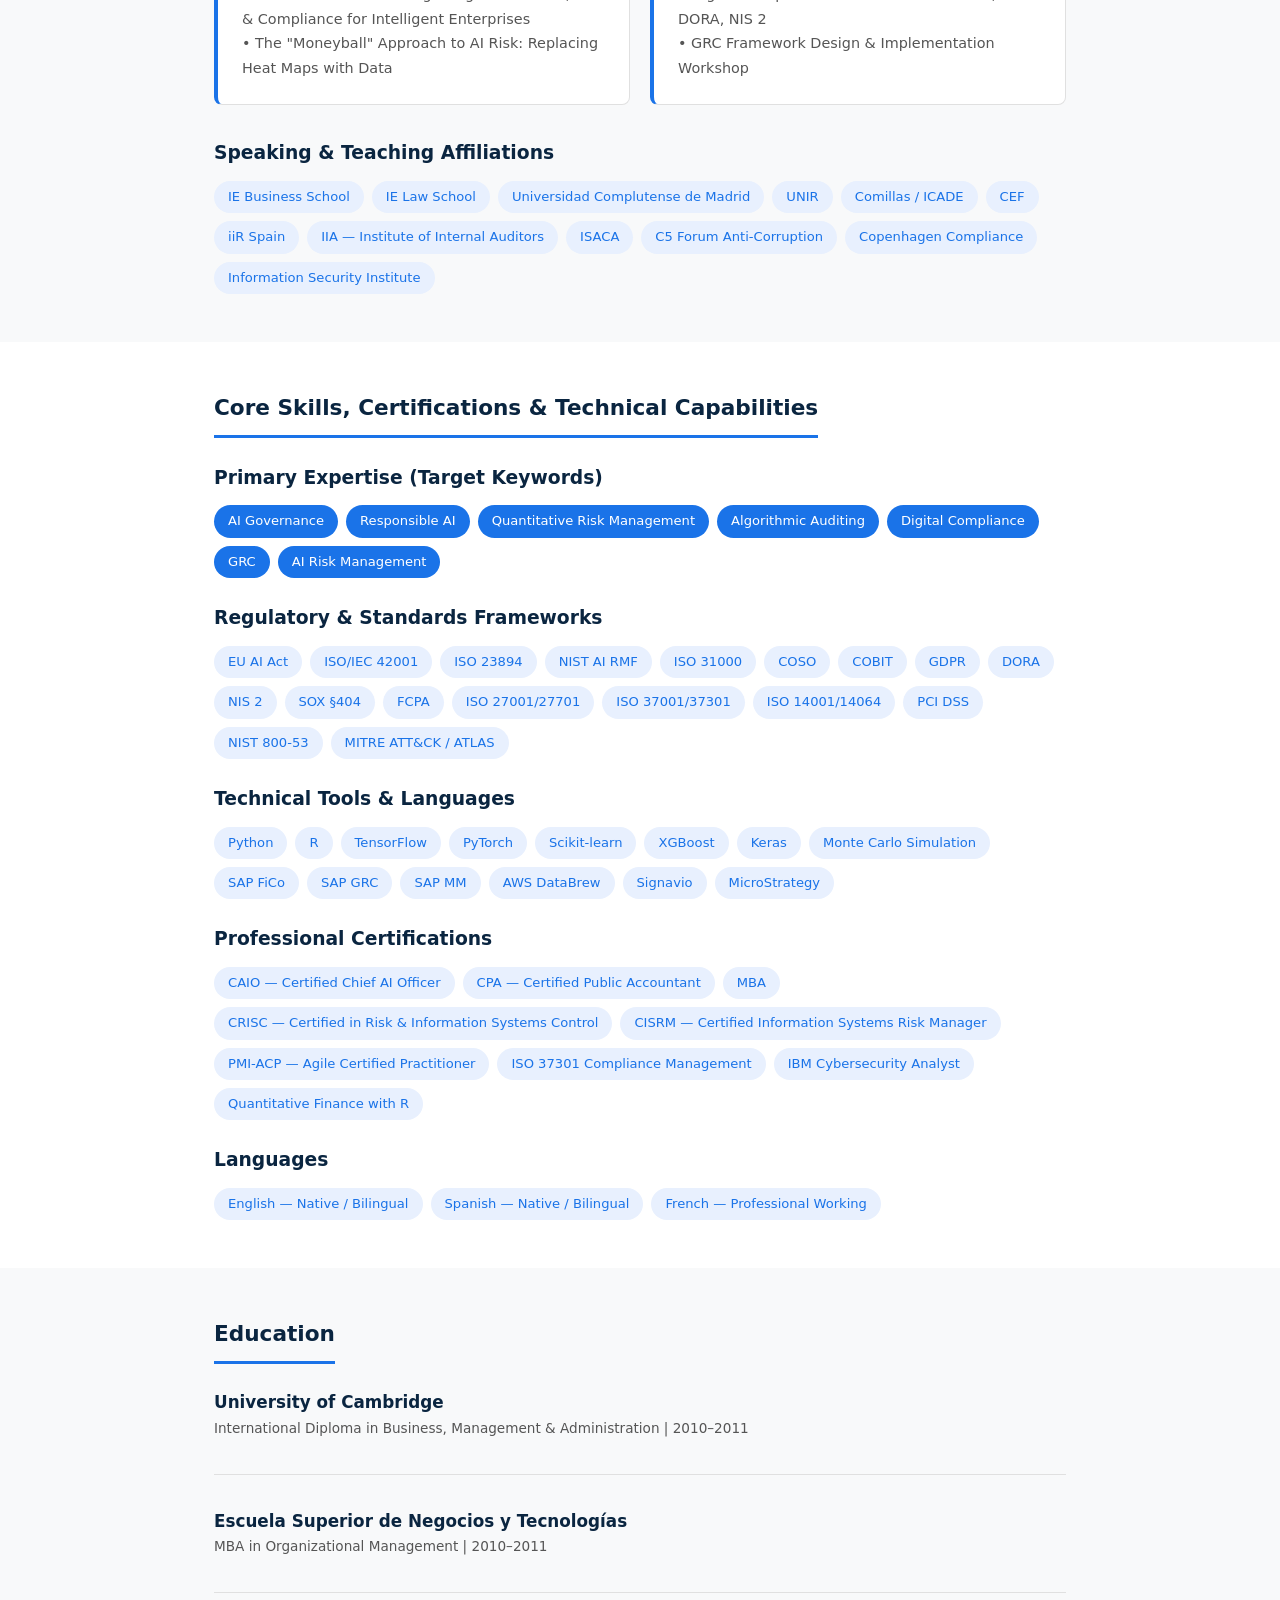
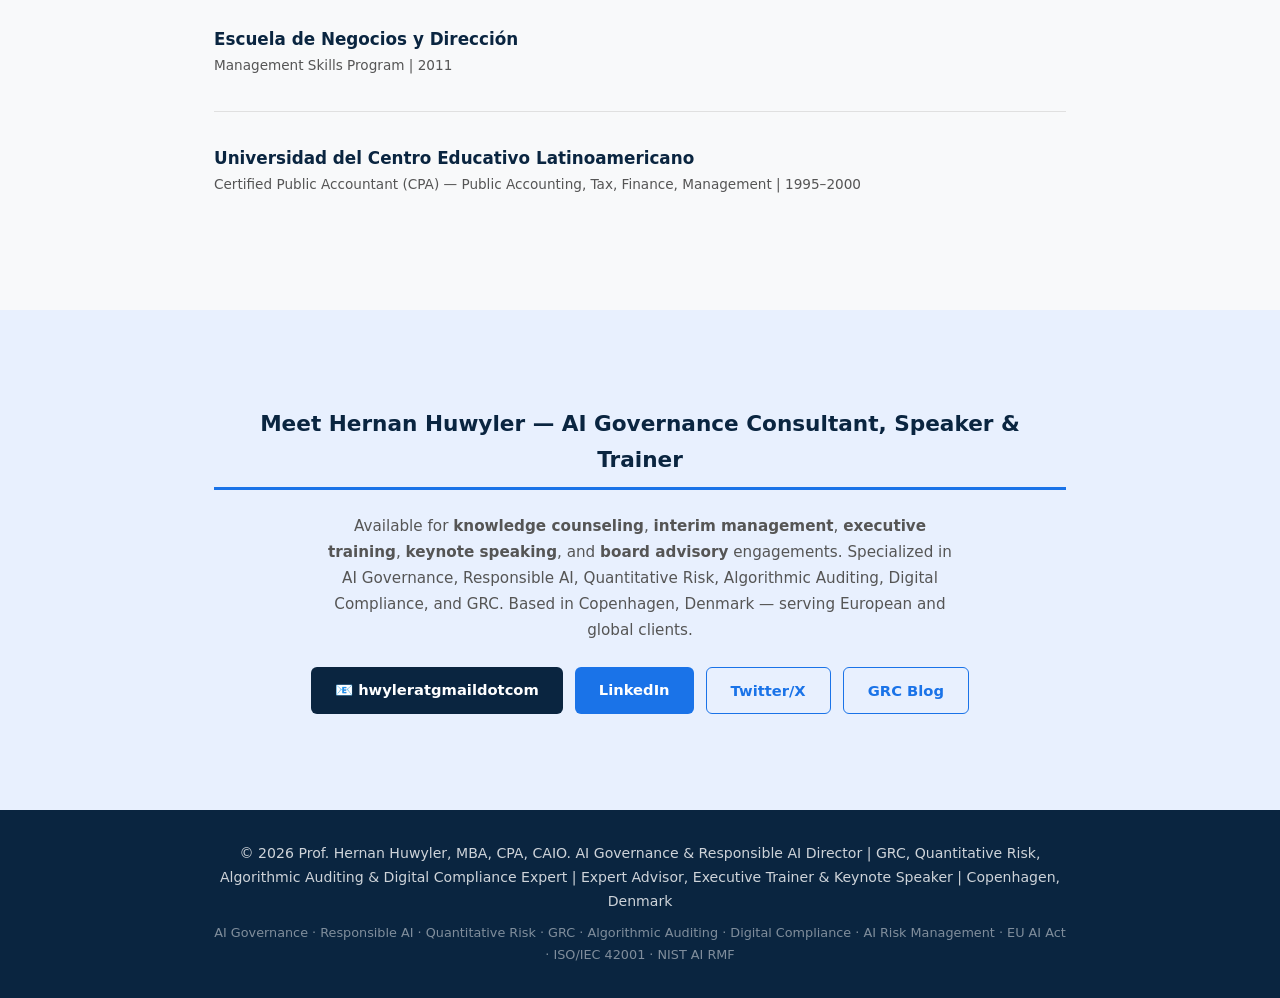
==== commit f06b7872: "Update index.html" ====
--- a/index.html
+++ b/index.html
@@ -218,17 +218,17 @@
     <div class="value-grid">
 
       <div class="value-card">
-        <h3>🎯 AI Governance &amp; EU AI Act Advisory</h3>
+        <h3>✅ AI Governance &amp; EU AI Act Advisory</h3>
         <p>Design and implement enterprise-wide AI Governance frameworks aligned with the EU AI Act, ISO/IEC 42001, and NIST AI RMF. AI lifecycle governance, policy design, approval gates, risk classification, and board-level AI strategy. Prepare organizations for conformity assessments and regulatory readiness.</p>
       </div>
 
       <div class="value-card">
-        <h3>📊 Quantitative Risk Modeling for AI</h3>
+        <h3>✅ Quantitative Risk Modeling for AI</h3>
         <p>Build probabilistic risk models using Monte Carlo simulation, Bayesian networks, and scenario analysis in Python and R. Quantify AI-related operational, compliance, and reputational risks. Calculate risk-adjusted ROI, Value-at-Risk, and Expected Shortfall for AI investments. Replace subjective heat maps with data-driven decision support.</p>
       </div>
 
       <div class="value-card">
-        <h3>🔍 Algorithmic Auditing &amp; AI Assurance</h3>
+        <h3>✅ Algorithmic Auditing &amp; AI Assurance</h3>
         <p>Design and execute Algorithmic Auditing programs for ML models, GenAI systems, and third-party AI solutions. Bias detection, fairness testing, model drift monitoring, adversarial robustness evaluation, and explainability assessments. Deliver audit-defensible documentation for regulators and internal audit committees.</p>
       </div>
 
@@ -238,12 +238,12 @@
       </div>
 
       <div class="value-card">
-        <h3>🎤 Keynote Speaking &amp; Executive Workshops</h3>
+        <h3>✅ Keynote Speaking &amp; Executive Workshops</h3>
         <p>Engaging keynote presentations and half/full-day executive workshops on AI Governance, Responsible AI, Quantitative Risk for AI, Algorithmic Auditing, Digital Compliance, and the future of GRC. Conference keynotes, corporate board briefings, leadership offsites, and university masterclasses. Delivered in English and Spanish.</p>
       </div>
 
       <div class="value-card">
-        <h3>🎓 Executive Training &amp; Certification Programs</h3>
+        <h3>✅ Executive Training &amp; Certification Programs</h3>
         <p>Custom executive education programs in AI Governance, AI Risk Management, and Digital Compliance. Designed and delivered training at IE Business School, Universidad Complutense de Madrid, UNIR, Comillas/ICADE, and CEF. Certified Chief AI Officer (CAIO) program lead and instructor. Corporate upskilling for risk, compliance, audit, and technology teams.</p>
       </div>
 
